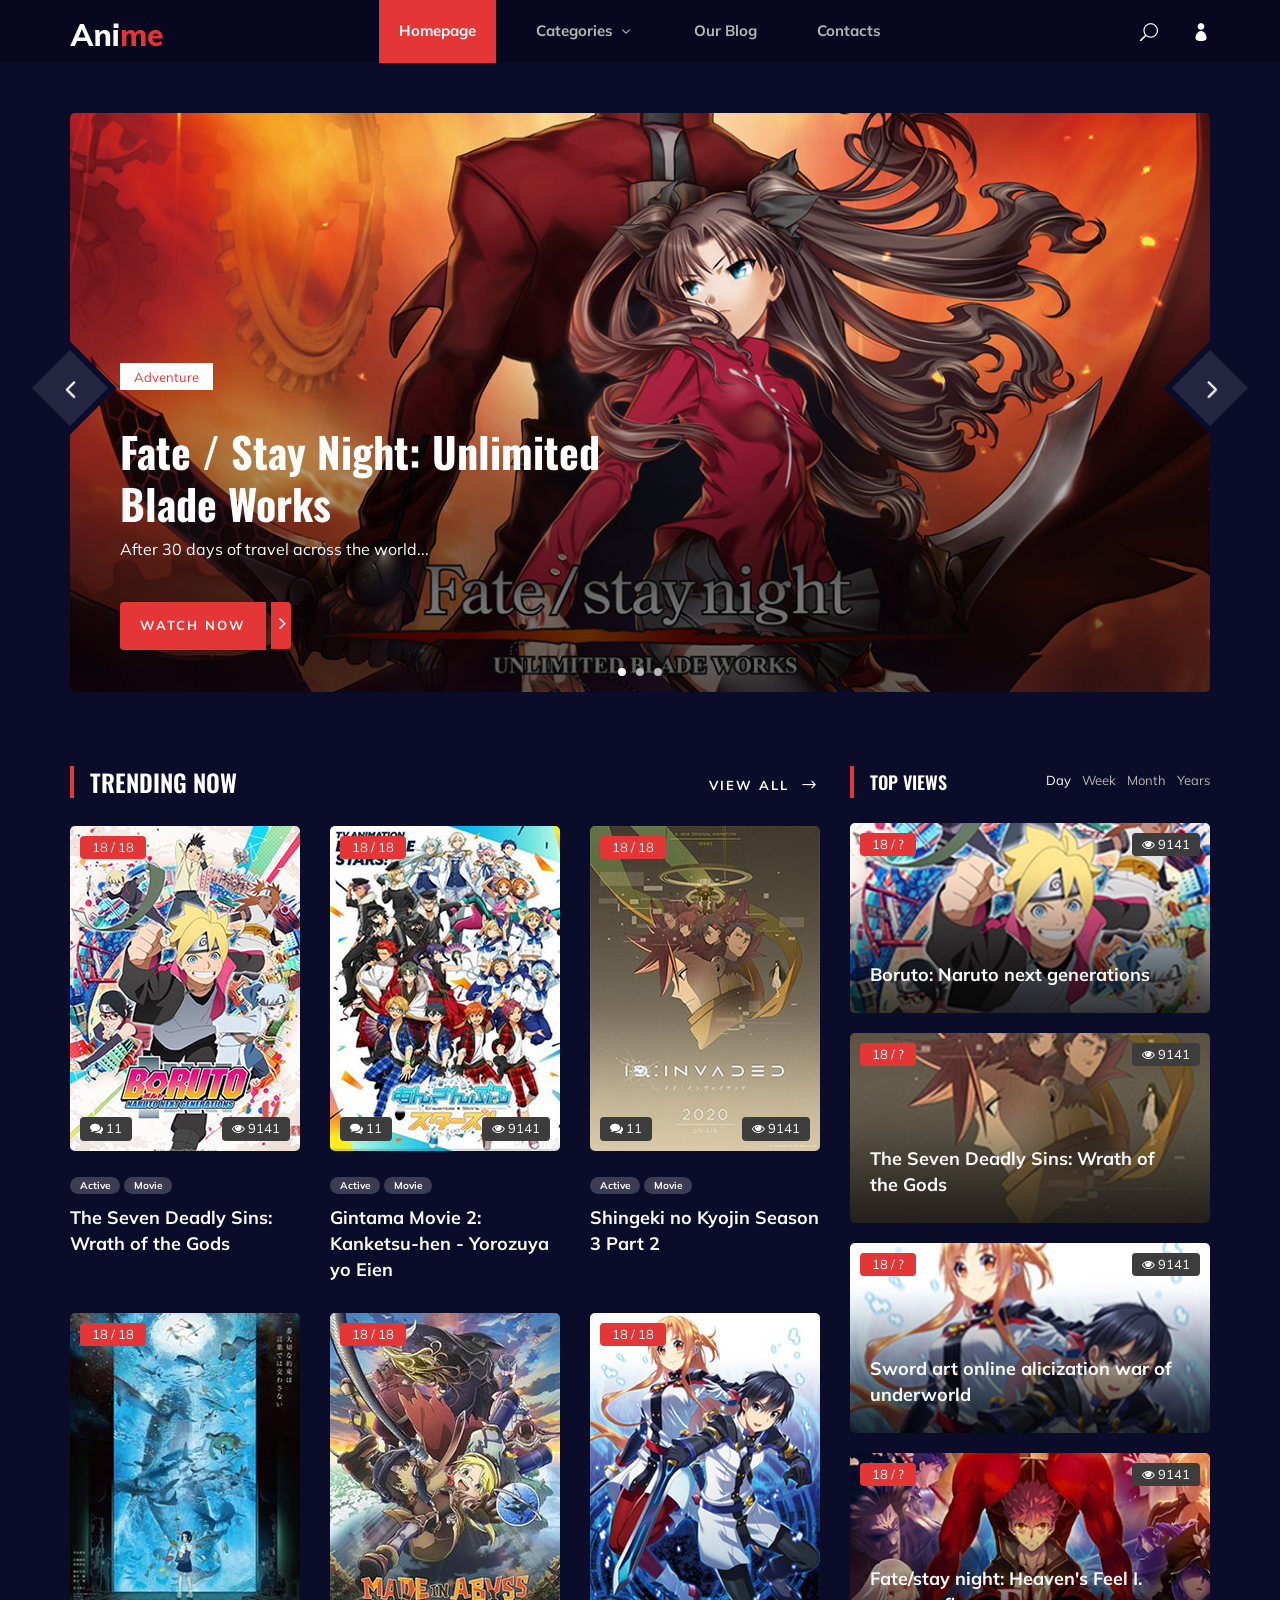
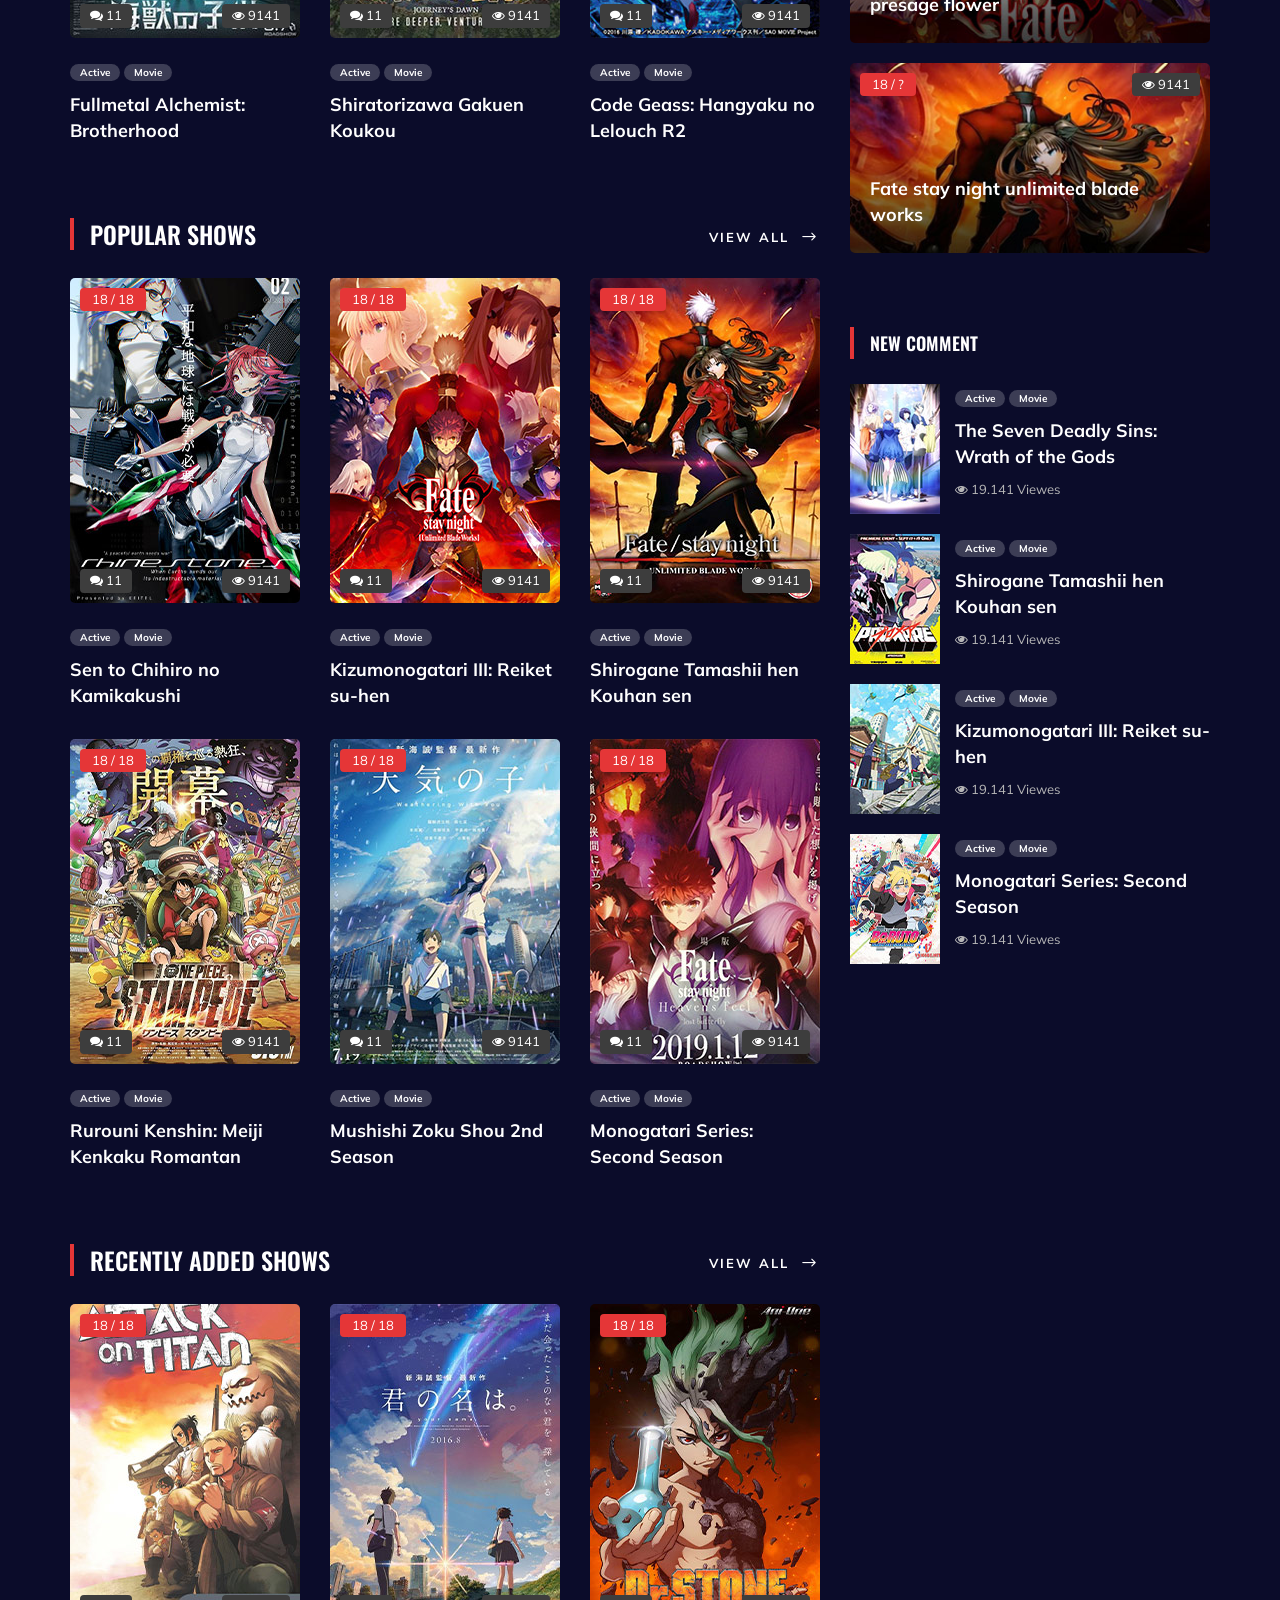
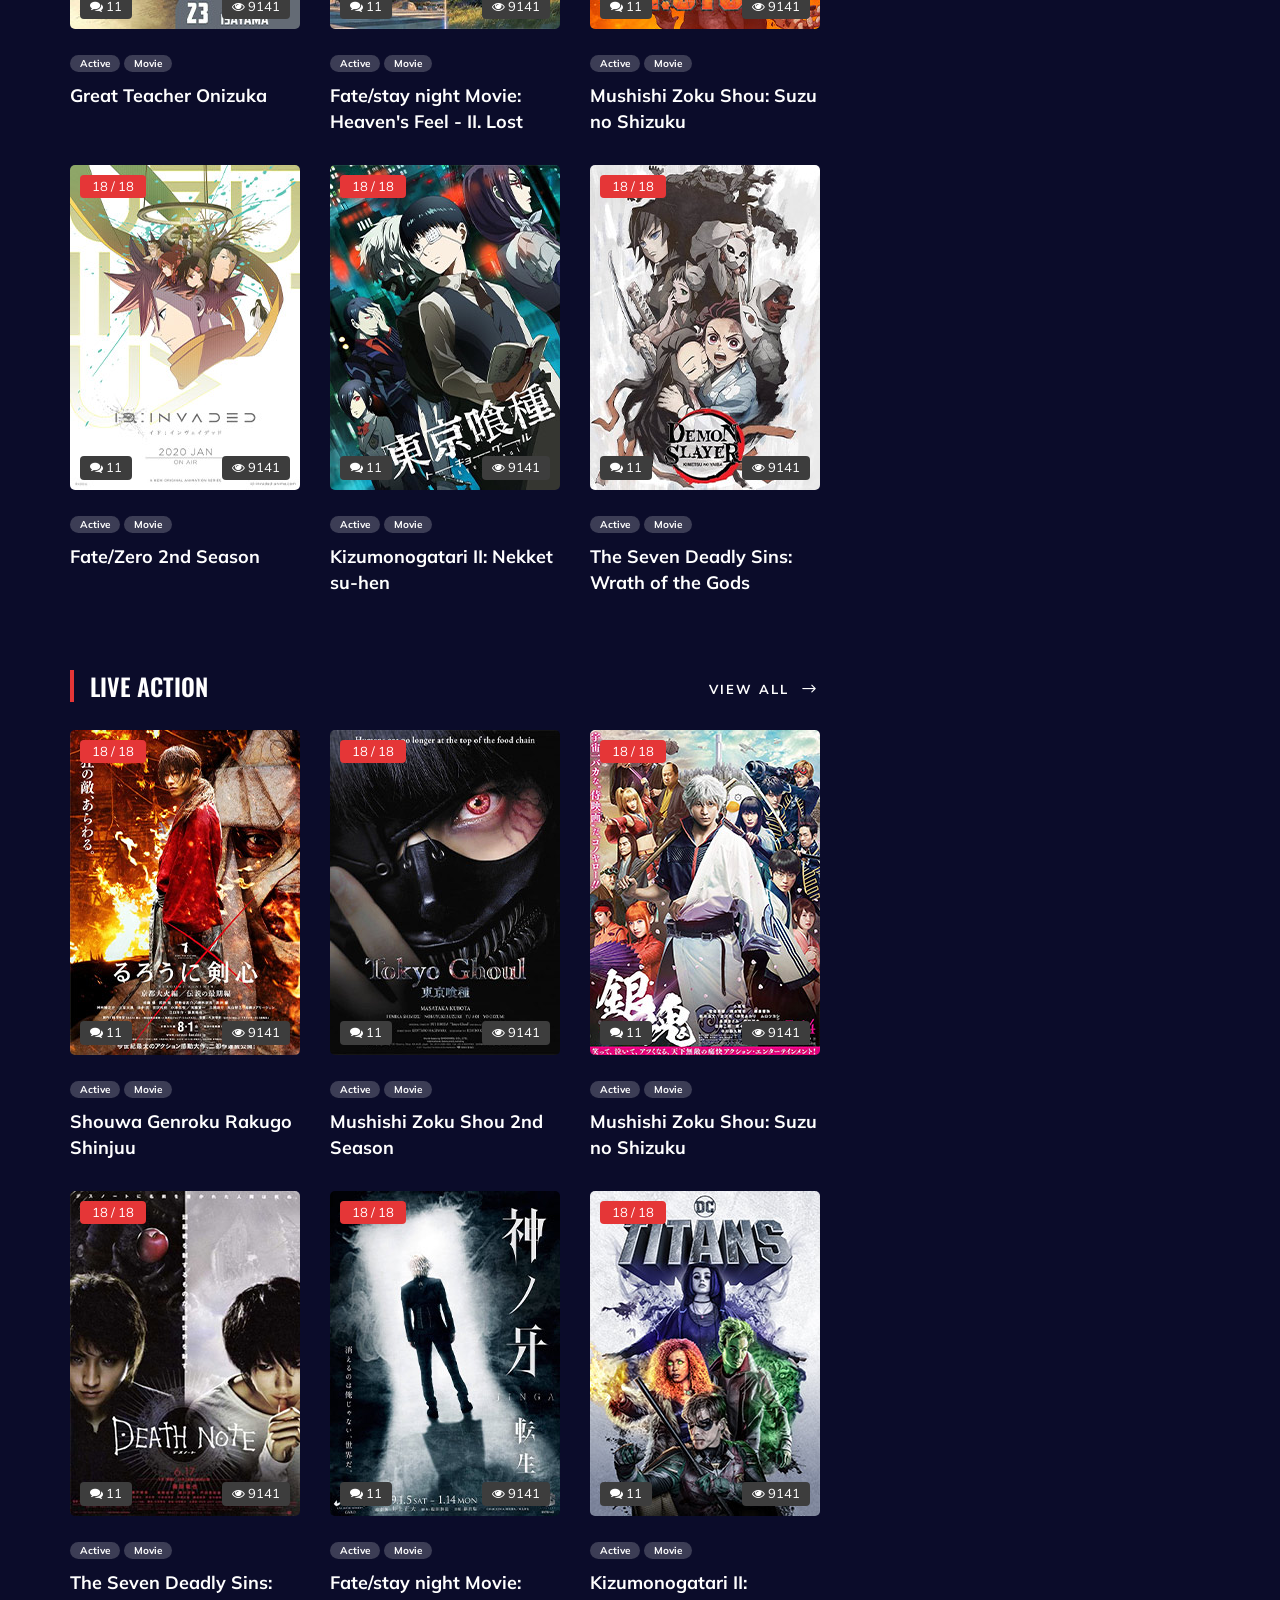
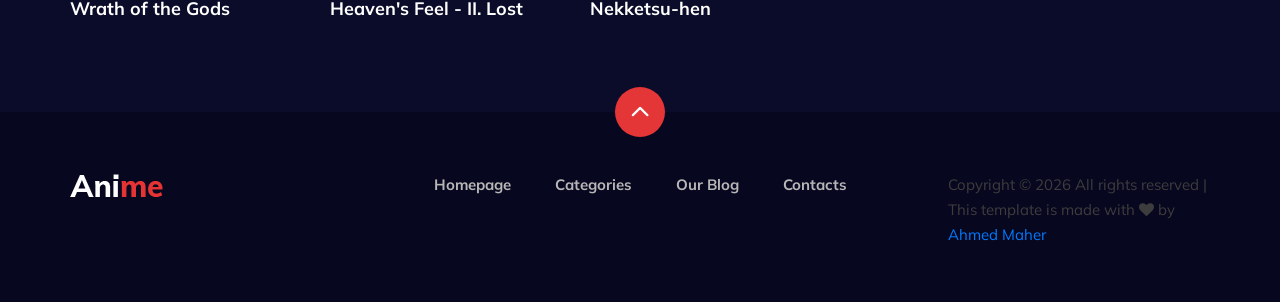
==== Frontend/index.html @ b794f971 "Frontend" ====
<!DOCTYPE html>
<html lang="zxx">

<head>
    <meta charset="UTF-8">
    <meta name="description" content="Anime Template">
    <meta name="keywords" content="Anime, unica, creative, html">
    <meta name="viewport" content="width=device-width, initial-scale=1.0">
    <meta http-equiv="X-UA-Compatible" content="ie=edge">
    <title>Anime | Template</title>

    <!-- Google Font -->
    <link href="https://fonts.googleapis.com/css2?family=Oswald:wght@300;400;500;600;700&display=swap" rel="stylesheet">
    <link href="https://fonts.googleapis.com/css2?family=Mulish:wght@300;400;500;600;700;800;900&display=swap"
    rel="stylesheet">

    <!-- Css Styles -->
    <link rel="stylesheet" href="css/bootstrap.min.css" type="text/css">
    <link rel="stylesheet" href="css/font-awesome.min.css" type="text/css">
    <link rel="stylesheet" href="css/elegant-icons.css" type="text/css">
    <link rel="stylesheet" href="css/plyr.css" type="text/css">
    <link rel="stylesheet" href="css/nice-select.css" type="text/css">
    <link rel="stylesheet" href="css/owl.carousel.min.css" type="text/css">
    <link rel="stylesheet" href="css/slicknav.min.css" type="text/css">
    <link rel="stylesheet" href="css/style.css" type="text/css">
</head>

<body>
    <!-- Page Preloder -->
    <div id="preloder">
        <div class="loader"></div>
    </div>

    <!-- Header Section Begin -->
    <header class="header">
        <div class="container">
            <div class="row">
                <div class="col-lg-2">
                    <div class="header__logo">
                        <a href="./index.html">
                            <img src="img/logo.png" alt="">
                        </a>
                    </div>
                </div>
                <div class="col-lg-8">
                    <div class="header__nav">
                        <nav class="header__menu mobile-menu">
                            <ul>
                                <li class="active"><a href="./index.html">Homepage</a></li>
                                <li>
                                    <a href="./categories.html">Categories <span class="arrow_carrot-down"></span></a>
                                    <ul class="dropdown">
                                        <li><a href="./categories.html">Categories</a></li>
                                        <li><a href="./anime-details.html">Anime Details</a></li>
                                        <li><a href="./anime-watching.html">Anime Watching</a></li>
                                        <li><a href="./blog-details.html">Blog Details</a></li>
                                        <li><a href="./signup.html">Sign Up</a></li>
                                        <li><a href="./login.html">Login</a></li>
                                    </ul>
                                </li>
                                <li><a href="./blog.html">Our Blog</a></li>
                                <li><a href="#">Contacts</a></li>
                            </ul>
                        </nav>
                    </div>
                </div>
                <div class="col-lg-2">
                    <div class="header__right">
                        <a href="#" class="search-switch"><span class="icon_search"></span></a>
                        <a href="./login.html"><span class="icon_profile"></span></a>
                    </div>
                </div>
            </div>
            <div id="mobile-menu-wrap"></div>
        </div>
    </header>
    <!-- Header End -->
    <!-- Hero Section Begin -->
    <section class="hero">
        <div class="container">
            <div class="hero__slider owl-carousel">
                <div class="hero__items set-bg" data-setbg="img/hero/hero-1.jpg">
                    <div class="row">
                        <div class="col-lg-6">
                            <div class="hero__text">
                                <div class="label">Adventure</div>
                                <h2>Fate / Stay Night: Unlimited Blade Works</h2>
                                <p>After 30 days of travel across the world...</p>
                                <a href="#"><span>Watch Now</span> <i class="fa fa-angle-right"></i></a>
                            </div>
                        </div>
                    </div>
                </div>
                <div class="hero__items set-bg" data-setbg="img/hero/hero-1.jpg">
                    <div class="row">
                        <div class="col-lg-6">
                            <div class="hero__text">
                                <div class="label">Adventure</div>
                                <h2>Fate / Stay Night: Unlimited Blade Works</h2>
                                <p>After 30 days of travel across the world...</p>
                                <a href="#"><span>Watch Now</span> <i class="fa fa-angle-right"></i></a>
                            </div>
                        </div>
                    </div>
                </div>
                <div class="hero__items set-bg" data-setbg="img/hero/hero-1.jpg">
                    <div class="row">
                        <div class="col-lg-6">
                            <div class="hero__text">
                                <div class="label">Adventure</div>
                                <h2>Fate / Stay Night: Unlimited Blade Works</h2>
                                <p>After 30 days of travel across the world...</p>
                                <a href="#"><span>Watch Now</span> <i class="fa fa-angle-right"></i></a>
                            </div>
                        </div>
                    </div>
                </div>
            </div>
        </div>
    </section>
    <!-- Hero Section End -->
    <!-- Product Section Begin -->
    <section class="product spad">
        <div class="container">
            <div class="row">
                <div class="col-lg-8">
                    <div class="trending__product">
                        <div class="row">
                            <div class="col-lg-8 col-md-8 col-sm-8">
                                <div class="section-title">
                                    <h4>Trending Now</h4>
                                </div>
                            </div>
                            <div class="col-lg-4 col-md-4 col-sm-4">
                                <div class="btn__all">
                                    <a href="#" class="primary-btn">View All <span class="arrow_right"></span></a>
                                </div>
                            </div>
                        </div>
                        <div class="row">
                            <div class="col-lg-4 col-md-6 col-sm-6">
                                <div class="product__item">
                                    <div class="product__item__pic set-bg" data-setbg="img/trending/trend-1.jpg">
                                        <div class="ep">18 / 18</div>
                                        <div class="comment"><i class="fa fa-comments"></i> 11</div>
                                        <div class="view"><i class="fa fa-eye"></i> 9141</div>
                                    </div>
                                    <div class="product__item__text">
                                        <ul>
                                            <li>Active</li>
                                            <li>Movie</li>
                                        </ul>
                                        <h5><a href="#">The Seven Deadly Sins: Wrath of the Gods</a></h5>
                                    </div>
                                </div>
                            </div>
                            <div class="col-lg-4 col-md-6 col-sm-6">
                                <div class="product__item">
                                    <div class="product__item__pic set-bg" data-setbg="img/trending/trend-2.jpg">
                                        <div class="ep">18 / 18</div>
                                        <div class="comment"><i class="fa fa-comments"></i> 11</div>
                                        <div class="view"><i class="fa fa-eye"></i> 9141</div>
                                    </div>
                                    <div class="product__item__text">
                                        <ul>
                                            <li>Active</li>
                                            <li>Movie</li>
                                        </ul>
                                        <h5><a href="#">Gintama Movie 2: Kanketsu-hen - Yorozuya yo Eien</a></h5>
                                    </div>
                                </div>
                            </div>
                            <div class="col-lg-4 col-md-6 col-sm-6">
                                <div class="product__item">
                                    <div class="product__item__pic set-bg" data-setbg="img/trending/trend-3.jpg">
                                        <div class="ep">18 / 18</div>
                                        <div class="comment"><i class="fa fa-comments"></i> 11</div>
                                        <div class="view"><i class="fa fa-eye"></i> 9141</div>
                                    </div>
                                    <div class="product__item__text">
                                        <ul>
                                            <li>Active</li>
                                            <li>Movie</li>
                                        </ul>
                                        <h5><a href="#">Shingeki no Kyojin Season 3 Part 2</a></h5>
                                    </div>
                                </div>
                            </div>
                            <div class="col-lg-4 col-md-6 col-sm-6">
                                <div class="product__item">
                                    <div class="product__item__pic set-bg" data-setbg="img/trending/trend-4.jpg">
                                        <div class="ep">18 / 18</div>
                                        <div class="comment"><i class="fa fa-comments"></i> 11</div>
                                        <div class="view"><i class="fa fa-eye"></i> 9141</div>
                                    </div>
                                    <div class="product__item__text">
                                        <ul>
                                            <li>Active</li>
                                            <li>Movie</li>
                                        </ul>
                                        <h5><a href="#">Fullmetal Alchemist: Brotherhood</a></h5>
                                    </div>
                                </div>
                            </div>
                            <div class="col-lg-4 col-md-6 col-sm-6">
                                <div class="product__item">
                                    <div class="product__item__pic set-bg" data-setbg="img/trending/trend-5.jpg">
                                        <div class="ep">18 / 18</div>
                                        <div class="comment"><i class="fa fa-comments"></i> 11</div>
                                        <div class="view"><i class="fa fa-eye"></i> 9141</div>
                                    </div>
                                    <div class="product__item__text">
                                        <ul>
                                            <li>Active</li>
                                            <li>Movie</li>
                                        </ul>
                                        <h5><a href="#">Shiratorizawa Gakuen Koukou</a></h5>
                                    </div>
                                </div>
                            </div>
                            <div class="col-lg-4 col-md-6 col-sm-6">
                                <div class="product__item">
                                    <div class="product__item__pic set-bg" data-setbg="img/trending/trend-6.jpg">
                                        <div class="ep">18 / 18</div>
                                        <div class="comment"><i class="fa fa-comments"></i> 11</div>
                                        <div class="view"><i class="fa fa-eye"></i> 9141</div>
                                    </div>
                                    <div class="product__item__text">
                                        <ul>
                                            <li>Active</li>
                                            <li>Movie</li>
                                        </ul>
                                        <h5><a href="#">Code Geass: Hangyaku no Lelouch R2</a></h5>
                                    </div>
                                </div>
                            </div>
                        </div>
                    </div>
                    <div class="popular__product">
                        <div class="row">
                            <div class="col-lg-8 col-md-8 col-sm-8">
                                <div class="section-title">
                                    <h4>Popular Shows</h4>
                                </div>
                            </div>
                            <div class="col-lg-4 col-md-4 col-sm-4">
                                <div class="btn__all">
                                    <a href="#" class="primary-btn">View All <span class="arrow_right"></span></a>
                                </div>
                            </div>
                        </div>
                        <div class="row">
                            <div class="col-lg-4 col-md-6 col-sm-6">
                                <div class="product__item">
                                    <div class="product__item__pic set-bg" data-setbg="img/popular/popular-1.jpg">
                                        <div class="ep">18 / 18</div>
                                        <div class="comment"><i class="fa fa-comments"></i> 11</div>
                                        <div class="view"><i class="fa fa-eye"></i> 9141</div>
                                    </div>
                                    <div class="product__item__text">
                                        <ul>
                                            <li>Active</li>
                                            <li>Movie</li>
                                        </ul>
                                        <h5><a href="#">Sen to Chihiro no Kamikakushi</a></h5>
                                    </div>
                                </div>
                            </div>
                            <div class="col-lg-4 col-md-6 col-sm-6">
                                <div class="product__item">
                                    <div class="product__item__pic set-bg" data-setbg="img/popular/popular-2.jpg">
                                        <div class="ep">18 / 18</div>
                                        <div class="comment"><i class="fa fa-comments"></i> 11</div>
                                        <div class="view"><i class="fa fa-eye"></i> 9141</div>
                                    </div>
                                    <div class="product__item__text">
                                        <ul>
                                            <li>Active</li>
                                            <li>Movie</li>
                                        </ul>
                                        <h5><a href="#">Kizumonogatari III: Reiket su-hen</a></h5>
                                    </div>
                                </div>
                            </div>
                            <div class="col-lg-4 col-md-6 col-sm-6">
                                <div class="product__item">
                                    <div class="product__item__pic set-bg" data-setbg="img/popular/popular-3.jpg">
                                        <div class="ep">18 / 18</div>
                                        <div class="comment"><i class="fa fa-comments"></i> 11</div>
                                        <div class="view"><i class="fa fa-eye"></i> 9141</div>
                                    </div>
                                    <div class="product__item__text">
                                        <ul>
                                            <li>Active</li>
                                            <li>Movie</li>
                                        </ul>
                                        <h5><a href="#">Shirogane Tamashii hen Kouhan sen</a></h5>
                                    </div>
                                </div>
                            </div>
                            <div class="col-lg-4 col-md-6 col-sm-6">
                                <div class="product__item">
                                    <div class="product__item__pic set-bg" data-setbg="img/popular/popular-4.jpg">
                                        <div class="ep">18 / 18</div>
                                        <div class="comment"><i class="fa fa-comments"></i> 11</div>
                                        <div class="view"><i class="fa fa-eye"></i> 9141</div>
                                    </div>
                                    <div class="product__item__text">
                                        <ul>
                                            <li>Active</li>
                                            <li>Movie</li>
                                        </ul>
                                        <h5><a href="#">Rurouni Kenshin: Meiji Kenkaku Romantan</a></h5>
                                    </div>
                                </div>
                            </div>
                            <div class="col-lg-4 col-md-6 col-sm-6">
                                <div class="product__item">
                                    <div class="product__item__pic set-bg" data-setbg="img/popular/popular-5.jpg">
                                        <div class="ep">18 / 18</div>
                                        <div class="comment"><i class="fa fa-comments"></i> 11</div>
                                        <div class="view"><i class="fa fa-eye"></i> 9141</div>
                                    </div>
                                    <div class="product__item__text">
                                        <ul>
                                            <li>Active</li>
                                            <li>Movie</li>
                                        </ul>
                                        <h5><a href="#">Mushishi Zoku Shou 2nd Season</a></h5>
                                    </div>
                                </div>
                            </div>
                            <div class="col-lg-4 col-md-6 col-sm-6">
                                <div class="product__item">
                                    <div class="product__item__pic set-bg" data-setbg="img/popular/popular-6.jpg">
                                        <div class="ep">18 / 18</div>
                                        <div class="comment"><i class="fa fa-comments"></i> 11</div>
                                        <div class="view"><i class="fa fa-eye"></i> 9141</div>
                                    </div>
                                    <div class="product__item__text">
                                        <ul>
                                            <li>Active</li>
                                            <li>Movie</li>
                                        </ul>
                                        <h5><a href="#">Monogatari Series: Second Season</a></h5>
                                    </div>
                                </div>
                            </div>
                        </div>
                    </div>
                    <div class="recent__product">
                        <div class="row">
                            <div class="col-lg-8 col-md-8 col-sm-8">
                                <div class="section-title">
                                    <h4>Recently Added Shows</h4>
                                </div>
                            </div>
                            <div class="col-lg-4 col-md-4 col-sm-4">
                                <div class="btn__all">
                                    <a href="#" class="primary-btn">View All <span class="arrow_right"></span></a>
                                </div>
                            </div>
                        </div>
                        <div class="row">
                            <div class="col-lg-4 col-md-6 col-sm-6">
                                <div class="product__item">
                                    <div class="product__item__pic set-bg" data-setbg="img/recent/recent-1.jpg">
                                        <div class="ep">18 / 18</div>
                                        <div class="comment"><i class="fa fa-comments"></i> 11</div>
                                        <div class="view"><i class="fa fa-eye"></i> 9141</div>
                                    </div>
                                    <div class="product__item__text">
                                        <ul>
                                            <li>Active</li>
                                            <li>Movie</li>
                                        </ul>
                                        <h5><a href="#">Great Teacher Onizuka</a></h5>
                                    </div>
                                </div>
                            </div>
                            <div class="col-lg-4 col-md-6 col-sm-6">
                                <div class="product__item">
                                    <div class="product__item__pic set-bg" data-setbg="img/recent/recent-2.jpg">
                                        <div class="ep">18 / 18</div>
                                        <div class="comment"><i class="fa fa-comments"></i> 11</div>
                                        <div class="view"><i class="fa fa-eye"></i> 9141</div>
                                    </div>
                                    <div class="product__item__text">
                                        <ul>
                                            <li>Active</li>
                                            <li>Movie</li>
                                        </ul>
                                        <h5><a href="#">Fate/stay night Movie: Heaven's Feel - II. Lost</a></h5>
                                    </div>
                                </div>
                            </div>
                            <div class="col-lg-4 col-md-6 col-sm-6">
                                <div class="product__item">
                                    <div class="product__item__pic set-bg" data-setbg="img/recent/recent-3.jpg">
                                        <div class="ep">18 / 18</div>
                                        <div class="comment"><i class="fa fa-comments"></i> 11</div>
                                        <div class="view"><i class="fa fa-eye"></i> 9141</div>
                                    </div>
                                    <div class="product__item__text">
                                        <ul>
                                            <li>Active</li>
                                            <li>Movie</li>
                                        </ul>
                                        <h5><a href="#">Mushishi Zoku Shou: Suzu no Shizuku</a></h5>
                                    </div>
                                </div>
                            </div>
                            <div class="col-lg-4 col-md-6 col-sm-6">
                                <div class="product__item">
                                    <div class="product__item__pic set-bg" data-setbg="img/recent/recent-4.jpg">
                                        <div class="ep">18 / 18</div>
                                        <div class="comment"><i class="fa fa-comments"></i> 11</div>
                                        <div class="view"><i class="fa fa-eye"></i> 9141</div>
                                    </div>
                                    <div class="product__item__text">
                                        <ul>
                                            <li>Active</li>
                                            <li>Movie</li>
                                        </ul>
                                        <h5><a href="#">Fate/Zero 2nd Season</a></h5>
                                    </div>
                                </div>
                            </div>
                            <div class="col-lg-4 col-md-6 col-sm-6">
                                <div class="product__item">
                                    <div class="product__item__pic set-bg" data-setbg="img/recent/recent-5.jpg">
                                        <div class="ep">18 / 18</div>
                                        <div class="comment"><i class="fa fa-comments"></i> 11</div>
                                        <div class="view"><i class="fa fa-eye"></i> 9141</div>
                                    </div>
                                    <div class="product__item__text">
                                        <ul>
                                            <li>Active</li>
                                            <li>Movie</li>
                                        </ul>
                                        <h5><a href="#">Kizumonogatari II: Nekket su-hen</a></h5>
                                    </div>
                                </div>
                            </div>
                            <div class="col-lg-4 col-md-6 col-sm-6">
                                <div class="product__item">
                                    <div class="product__item__pic set-bg" data-setbg="img/recent/recent-6.jpg">
                                        <div class="ep">18 / 18</div>
                                        <div class="comment"><i class="fa fa-comments"></i> 11</div>
                                        <div class="view"><i class="fa fa-eye"></i> 9141</div>
                                    </div>
                                    <div class="product__item__text">
                                        <ul>
                                            <li>Active</li>
                                            <li>Movie</li>
                                        </ul>
                                        <h5><a href="#">The Seven Deadly Sins: Wrath of the Gods</a></h5>
                                    </div>
                                </div>
                            </div>
                        </div>
                    </div>
                    <div class="live__product">
                        <div class="row">
                            <div class="col-lg-8 col-md-8 col-sm-8">
                                <div class="section-title">
                                    <h4>Live Action</h4>
                                </div>
                            </div>
                            <div class="col-lg-4 col-md-4 col-sm-4">
                                <div class="btn__all">
                                    <a href="#" class="primary-btn">View All <span class="arrow_right"></span></a>
                                </div>
                            </div>
                        </div>
                        <div class="row">
                            <div class="col-lg-4 col-md-6 col-sm-6">
                                <div class="product__item">
                                    <div class="product__item__pic set-bg" data-setbg="img/live/live-1.jpg">
                                        <div class="ep">18 / 18</div>
                                        <div class="comment"><i class="fa fa-comments"></i> 11</div>
                                        <div class="view"><i class="fa fa-eye"></i> 9141</div>
                                    </div>
                                    <div class="product__item__text">
                                        <ul>
                                            <li>Active</li>
                                            <li>Movie</li>
                                        </ul>
                                        <h5><a href="#">Shouwa Genroku Rakugo Shinjuu</a></h5>
                                    </div>
                                </div>
                            </div>
                            <div class="col-lg-4 col-md-6 col-sm-6">
                                <div class="product__item">
                                    <div class="product__item__pic set-bg" data-setbg="img/live/live-2.jpg">
                                        <div class="ep">18 / 18</div>
                                        <div class="comment"><i class="fa fa-comments"></i> 11</div>
                                        <div class="view"><i class="fa fa-eye"></i> 9141</div>
                                    </div>
                                    <div class="product__item__text">
                                        <ul>
                                            <li>Active</li>
                                            <li>Movie</li>
                                        </ul>
                                        <h5><a href="#">Mushishi Zoku Shou 2nd Season</a></h5>
                                    </div>
                                </div>
                            </div>
                            <div class="col-lg-4 col-md-6 col-sm-6">
                                <div class="product__item">
                                    <div class="product__item__pic set-bg" data-setbg="img/live/live-3.jpg">
                                        <div class="ep">18 / 18</div>
                                        <div class="comment"><i class="fa fa-comments"></i> 11</div>
                                        <div class="view"><i class="fa fa-eye"></i> 9141</div>
                                    </div>
                                    <div class="product__item__text">
                                        <ul>
                                            <li>Active</li>
                                            <li>Movie</li>
                                        </ul>
                                        <h5><a href="#">Mushishi Zoku Shou: Suzu no Shizuku</a></h5>
                                    </div>
                                </div>
                            </div>
                            <div class="col-lg-4 col-md-6 col-sm-6">
                                <div class="product__item">
                                    <div class="product__item__pic set-bg" data-setbg="img/live/live-4.jpg">
                                        <div class="ep">18 / 18</div>
                                        <div class="comment"><i class="fa fa-comments"></i> 11</div>
                                        <div class="view"><i class="fa fa-eye"></i> 9141</div>
                                    </div>
                                    <div class="product__item__text">
                                        <ul>
                                            <li>Active</li>
                                            <li>Movie</li>
                                        </ul>
                                        <h5><a href="#">The Seven Deadly Sins: Wrath of the Gods</a></h5>
                                    </div>
                                </div>
                            </div>
                            <div class="col-lg-4 col-md-6 col-sm-6">
                                <div class="product__item">
                                    <div class="product__item__pic set-bg" data-setbg="img/live/live-5.jpg">
                                        <div class="ep">18 / 18</div>
                                        <div class="comment"><i class="fa fa-comments"></i> 11</div>
                                        <div class="view"><i class="fa fa-eye"></i> 9141</div>
                                    </div>
                                    <div class="product__item__text">
                                        <ul>
                                            <li>Active</li>
                                            <li>Movie</li>
                                        </ul>
                                        <h5><a href="#">Fate/stay night Movie: Heaven's Feel - II. Lost</a></h5>
                                    </div>
                                </div>
                            </div>
                            <div class="col-lg-4 col-md-6 col-sm-6">
                                <div class="product__item">
                                    <div class="product__item__pic set-bg" data-setbg="img/live/live-6.jpg">
                                        <div class="ep">18 / 18</div>
                                        <div class="comment"><i class="fa fa-comments"></i> 11</div>
                                        <div class="view"><i class="fa fa-eye"></i> 9141</div>
                                    </div>
                                    <div class="product__item__text">
                                        <ul>
                                            <li>Active</li>
                                            <li>Movie</li>
                                        </ul>
                                        <h5><a href="#">Kizumonogatari II: Nekketsu-hen</a></h5>
                                    </div>
                                </div>
                            </div>
                        </div>
                    </div>
                </div>
                <div class="col-lg-4 col-md-6 col-sm-8">
                    <div class="product__sidebar">
                        <div class="product__sidebar__view">
                            <div class="section-title">
                                <h5>Top Views</h5>
                            </div>
                            <ul class="filter__controls">
                                <li class="active" data-filter="*">Day</li>
                                <li data-filter=".week">Week</li>
                                <li data-filter=".month">Month</li>
                                <li data-filter=".years">Years</li>
                            </ul>
                            <div class="filter__gallery">
                                <div class="product__sidebar__view__item set-bg mix day years"
                                     data-setbg="img/sidebar/tv-1.jpg">
                                    <div class="ep">18 / ?</div>
                                    <div class="view"><i class="fa fa-eye"></i> 9141</div>
                                    <h5><a href="#">Boruto: Naruto next generations</a></h5>
                                </div>
                                <div class="product__sidebar__view__item set-bg mix month week"
                                     data-setbg="img/sidebar/tv-2.jpg">
                                    <div class="ep">18 / ?</div>
                                    <div class="view"><i class="fa fa-eye"></i> 9141</div>
                                    <h5><a href="#">The Seven Deadly Sins: Wrath of the Gods</a></h5>
                                </div>
                                <div class="product__sidebar__view__item set-bg mix week years"
                                     data-setbg="img/sidebar/tv-3.jpg">
                                    <div class="ep">18 / ?</div>
                                    <div class="view"><i class="fa fa-eye"></i> 9141</div>
                                    <h5><a href="#">Sword art online alicization war of underworld</a></h5>
                                </div>
                                <div class="product__sidebar__view__item set-bg mix years month"
                                     data-setbg="img/sidebar/tv-4.jpg">
                                    <div class="ep">18 / ?</div>
                                    <div class="view"><i class="fa fa-eye"></i> 9141</div>
                                    <h5><a href="#">Fate/stay night: Heaven's Feel I. presage flower</a></h5>
                                </div>
                                <div class="product__sidebar__view__item set-bg mix day"
                                     data-setbg="img/sidebar/tv-5.jpg">
                                    <div class="ep">18 / ?</div>
                                    <div class="view"><i class="fa fa-eye"></i> 9141</div>
                                    <h5><a href="#">Fate stay night unlimited blade works</a></h5>
                                </div>
                            </div>
                        </div>
                        <div class="product__sidebar__comment">
                            <div class="section-title">
                                <h5>New Comment</h5>
                            </div>
                            <div class="product__sidebar__comment__item">
                                <div class="product__sidebar__comment__item__pic">
                                    <img src="img/sidebar/comment-1.jpg" alt="">
                                </div>
                                <div class="product__sidebar__comment__item__text">
                                    <ul>
                                        <li>Active</li>
                                        <li>Movie</li>
                                    </ul>
                                    <h5><a href="#">The Seven Deadly Sins: Wrath of the Gods</a></h5>
                                    <span><i class="fa fa-eye"></i> 19.141 Viewes</span>
                                </div>
                            </div>
                            <div class="product__sidebar__comment__item">
                                <div class="product__sidebar__comment__item__pic">
                                    <img src="img/sidebar/comment-2.jpg" alt="">
                                </div>
                                <div class="product__sidebar__comment__item__text">
                                    <ul>
                                        <li>Active</li>
                                        <li>Movie</li>
                                    </ul>
                                    <h5><a href="#">Shirogane Tamashii hen Kouhan sen</a></h5>
                                    <span><i class="fa fa-eye"></i> 19.141 Viewes</span>
                                </div>
                            </div>
                            <div class="product__sidebar__comment__item">
                                <div class="product__sidebar__comment__item__pic">
                                    <img src="img/sidebar/comment-3.jpg" alt="">
                                </div>
                                <div class="product__sidebar__comment__item__text">
                                    <ul>
                                        <li>Active</li>
                                        <li>Movie</li>
                                    </ul>
                                    <h5><a href="#">Kizumonogatari III: Reiket su-hen</a></h5>
                                    <span><i class="fa fa-eye"></i> 19.141 Viewes</span>
                                </div>
                            </div>
                            <div class="product__sidebar__comment__item">
                                <div class="product__sidebar__comment__item__pic">
                                    <img src="img/sidebar/comment-4.jpg" alt="">
                                </div>
                                <div class="product__sidebar__comment__item__text">
                                    <ul>
                                        <li>Active</li>
                                        <li>Movie</li>
                                    </ul>
                                    <h5><a href="#">Monogatari Series: Second Season</a></h5>
                                    <span><i class="fa fa-eye"></i> 19.141 Viewes</span>
                                </div>
                            </div>
                        </div>
                    </div>
                </div>
            </div>
        </div>
    </section>
    <!-- Product Section End -->
    <!-- Footer Section Begin -->
    <footer class="footer">
        <div class="page-up">
            <a href="#" id="scrollToTopButton"><span class="arrow_carrot-up"></span></a>
        </div>
        <div class="container">
            <div class="row">
                <div class="col-lg-3">
                    <div class="footer__logo">
                        <a href="./index.html"><img src="img/logo.png" alt=""></a>
                    </div>
                </div>
                <div class="col-lg-6">
                    <div class="footer__nav">
                        <ul>
                            <li class="active"><a href="./index.html">Homepage</a></li>
                            <li><a href="./categories.html">Categories</a></li>
                            <li><a href="./blog.html">Our Blog</a></li>
                            <li><a href="#">Contacts</a></li>
                        </ul>
                    </div>
                </div>
                <div class="col-lg-3">
                    <p>
                        Copyright &copy;
                        <script>document.write(new Date().getFullYear());</script> All rights reserved | This template is made with <i class="fa fa-heart" aria-hidden="true"></i> by <a href="https://ahmedmaher-portfolio.vercel.app/" target="_blank">Ahmed Maher</a>
                    </p>

                </div>
            </div>
        </div>
    </footer>
    <!-- Footer Section End -->

    <!-- Search model Begin -->
    <div class="search-model">
        <div class="h-100 d-flex align-items-center justify-content-center">
            <div class="search-close-switch"><i class="icon_close"></i></div>
            <form action="search-result.html" method="GET" class="search-model-form">
                <input type="text" name="keyword" id="search-input" placeholder="Search here....." autocomplete="off">
            </form>
        </div>
    </div>
    <!-- Search model end -->

    <!-- Js Plugins -->
    <script src="js/jquery-3.3.1.min.js"></script>
    <script src="js/bootstrap.min.js"></script>
    <script src="js/player.js"></script>
    <script src="js/jquery.nice-select.min.js"></script>
    <script src="js/mixitup.min.js"></script>
    <script src="js/jquery.slicknav.js"></script>
    <script src="js/owl.carousel.min.js"></script>
    <script src="js/main.js"></script>


</body>

</html>
---- Frontend/css/elegant-icons.css ----
@font-face {
	font-family: 'ElegantIcons';
	src:url('../fonts/ElegantIcons.eot');
	src:url('../fonts/ElegantIcons.eot?#iefix') format('embedded-opentype'),
		url('../fonts/ElegantIcons.woff') format('woff'),
		url('../fonts/ElegantIcons.ttf') format('truetype'),
		url('../fonts/ElegantIcons.svg#ElegantIcons') format('svg');
	font-weight: normal;
	font-style: normal;
}

/* Use the following CSS code if you want to use data attributes for inserting your icons */
[data-icon]:before {
	font-family: 'ElegantIcons';
	content: attr(data-icon);
	speak: none;
	font-weight: normal;
	font-variant: normal;
	text-transform: none;
	line-height: 1;
	-webkit-font-smoothing: antialiased;
	-moz-osx-font-smoothing: grayscale;
}

/* Use the following CSS code if you want to have a class per icon */
/*
Instead of a list of all class selectors,
you can use the generic selector below, but it's slower:
[class*="your-class-prefix"] {
*/
.arrow_up, .arrow_down, .arrow_left, .arrow_right, .arrow_left-up, .arrow_right-up, .arrow_right-down, .arrow_left-down, .arrow-up-down, .arrow_up-down_alt, .arrow_left-right_alt, .arrow_left-right, .arrow_expand_alt2, .arrow_expand_alt, .arrow_condense, .arrow_expand, .arrow_move, .arrow_carrot-up, .arrow_carrot-down, .arrow_carrot-left, .arrow_carrot-right, .arrow_carrot-2up, .arrow_carrot-2down, .arrow_carrot-2left, .arrow_carrot-2right, .arrow_carrot-up_alt2, .arrow_carrot-down_alt2, .arrow_carrot-left_alt2, .arrow_carrot-right_alt2, .arrow_carrot-2up_alt2, .arrow_carrot-2down_alt2, .arrow_carrot-2left_alt2, .arrow_carrot-2right_alt2, .arrow_triangle-up, .arrow_triangle-down, .arrow_triangle-left, .arrow_triangle-right, .arrow_triangle-up_alt2, .arrow_triangle-down_alt2, .arrow_triangle-left_alt2, .arrow_triangle-right_alt2, .arrow_back, .icon_minus-06, .icon_plus, .icon_close, .icon_check, .icon_minus_alt2, .icon_plus_alt2, .icon_close_alt2, .icon_check_alt2, .icon_zoom-out_alt, .icon_zoom-in_alt, .icon_search, .icon_box-empty, .icon_box-selected, .icon_minus-box, .icon_plus-box, .icon_box-checked, .icon_circle-empty, .icon_circle-slelected, .icon_stop_alt2, .icon_stop, .icon_pause_alt2, .icon_pause, .icon_menu, .icon_menu-square_alt2, .icon_menu-circle_alt2, .icon_ul, .icon_ol, .icon_adjust-horiz, .icon_adjust-vert, .icon_document_alt, .icon_documents_alt, .icon_pencil, .icon_pencil-edit_alt, .icon_pencil-edit, .icon_folder-alt, .icon_folder-open_alt, .icon_folder-add_alt, .icon_info_alt, .icon_error-oct_alt, .icon_error-circle_alt, .icon_error-triangle_alt, .icon_question_alt2, .icon_question, .icon_comment_alt, .icon_chat_alt, .icon_vol-mute_alt, .icon_volume-low_alt, .icon_volume-high_alt, .icon_quotations, .icon_quotations_alt2, .icon_clock_alt, .icon_lock_alt, .icon_lock-open_alt, .icon_key_alt, .icon_cloud_alt, .icon_cloud-upload_alt, .icon_cloud-download_alt, .icon_image, .icon_images, .icon_lightbulb_alt, .icon_gift_alt, .icon_house_alt, .icon_genius, .icon_mobile, .icon_tablet, .icon_laptop, .icon_desktop, .icon_camera_alt, .icon_mail_alt, .icon_cone_alt, .icon_ribbon_alt, .icon_bag_alt, .icon_creditcard, .icon_cart_alt, .icon_paperclip, .icon_tag_alt, .icon_tags_alt, .icon_trash_alt, .icon_cursor_alt, .icon_mic_alt, .icon_compass_alt, .icon_pin_alt, .icon_pushpin_alt, .icon_map_alt, .icon_drawer_alt, .icon_toolbox_alt, .icon_book_alt, .icon_calendar, .icon_film, .icon_table, .icon_contacts_alt, .icon_headphones, .icon_lifesaver, .icon_piechart, .icon_refresh, .icon_link_alt, .icon_link, .icon_loading, .icon_blocked, .icon_archive_alt, .icon_heart_alt, .icon_star_alt, .icon_star-half_alt, .icon_star, .icon_star-half, .icon_tools, .icon_tool, .icon_cog, .icon_cogs, .arrow_up_alt, .arrow_down_alt, .arrow_left_alt, .arrow_right_alt, .arrow_left-up_alt, .arrow_right-up_alt, .arrow_right-down_alt, .arrow_left-down_alt, .arrow_condense_alt, .arrow_expand_alt3, .arrow_carrot_up_alt, .arrow_carrot-down_alt, .arrow_carrot-left_alt, .arrow_carrot-right_alt, .arrow_carrot-2up_alt, .arrow_carrot-2dwnn_alt, .arrow_carrot-2left_alt, .arrow_carrot-2right_alt, .arrow_triangle-up_alt, .arrow_triangle-down_alt, .arrow_triangle-left_alt, .arrow_triangle-right_alt, .icon_minus_alt, .icon_plus_alt, .icon_close_alt, .icon_check_alt, .icon_zoom-out, .icon_zoom-in, .icon_stop_alt, .icon_menu-square_alt, .icon_menu-circle_alt, .icon_document, .icon_documents, .icon_pencil_alt, .icon_folder, .icon_folder-open, .icon_folder-add, .icon_folder_upload, .icon_folder_download, .icon_info, .icon_error-circle, .icon_error-oct, .icon_error-triangle, .icon_question_alt, .icon_comment, .icon_chat, .icon_vol-mute, .icon_volume-low, .icon_volume-high, .icon_quotations_alt, .icon_clock, .icon_lock, .icon_lock-open, .icon_key, .icon_cloud, .icon_cloud-upload, .icon_cloud-download, .icon_lightbulb, .icon_gift, .icon_house, .icon_camera, .icon_mail, .icon_cone, .icon_ribbon, .icon_bag, .icon_cart, .icon_tag, .icon_tags, .icon_trash, .icon_cursor, .icon_mic, .icon_compass, .icon_pin, .icon_pushpin, .icon_map, .icon_drawer, .icon_toolbox, .icon_book, .icon_contacts, .icon_archive, .icon_heart, .icon_profile, .icon_group, .icon_grid-2x2, .icon_grid-3x3, .icon_music, .icon_pause_alt, .icon_phone, .icon_upload, .icon_download, .social_facebook, .social_twitter, .social_pinterest, .social_googleplus, .social_tumblr, .social_tumbleupon, .social_wordpress, .social_instagram, .social_dribbble, .social_vimeo, .social_linkedin, .social_rss, .social_deviantart, .social_share, .social_myspace, .social_skype, .social_youtube, .social_picassa, .social_googledrive, .social_flickr, .social_blogger, .social_spotify, .social_delicious, .social_facebook_circle, .social_twitter_circle, .social_pinterest_circle, .social_googleplus_circle, .social_tumblr_circle, .social_stumbleupon_circle, .social_wordpress_circle, .social_instagram_circle, .social_dribbble_circle, .social_vimeo_circle, .social_linkedin_circle, .social_rss_circle, .social_deviantart_circle, .social_share_circle, .social_myspace_circle, .social_skype_circle, .social_youtube_circle, .social_picassa_circle, .social_googledrive_alt2, .social_flickr_circle, .social_blogger_circle, .social_spotify_circle, .social_delicious_circle, .social_facebook_square, .social_twitter_square, .social_pinterest_square, .social_googleplus_square, .social_tumblr_square, .social_stumbleupon_square, .social_wordpress_square, .social_instagram_square, .social_dribbble_square, .social_vimeo_square, .social_linkedin_square, .social_rss_square, .social_deviantart_square, .social_share_square, .social_myspace_square, .social_skype_square, .social_youtube_square, .social_picassa_square, .social_googledrive_square, .social_flickr_square, .social_blogger_square, .social_spotify_square, .social_delicious_square, .icon_printer, .icon_calulator, .icon_building, .icon_floppy, .icon_drive, .icon_search-2, .icon_id, .icon_id-2, .icon_puzzle, .icon_like, .icon_dislike, .icon_mug, .icon_currency, .icon_wallet, .icon_pens, .icon_easel, .icon_flowchart, .icon_datareport, .icon_briefcase, .icon_shield, .icon_percent, .icon_globe, .icon_globe-2, .icon_target, .icon_hourglass, .icon_balance, .icon_rook, .icon_printer-alt, .icon_calculator_alt, .icon_building_alt, .icon_floppy_alt, .icon_drive_alt, .icon_search_alt, .icon_id_alt, .icon_id-2_alt, .icon_puzzle_alt, .icon_like_alt, .icon_dislike_alt, .icon_mug_alt, .icon_currency_alt, .icon_wallet_alt, .icon_pens_alt, .icon_easel_alt, .icon_flowchart_alt, .icon_datareport_alt, .icon_briefcase_alt, .icon_shield_alt, .icon_percent_alt, .icon_globe_alt, .icon_clipboard {
	font-family: 'ElegantIcons';
	speak: none;
	font-style: normal;
	font-weight: normal;
	font-variant: normal;
	text-transform: none;
	line-height: 1;
	-webkit-font-smoothing: antialiased;
}
.arrow_up:before {
	content: "\21";
}
.arrow_down:before {
	content: "\22";
}
.arrow_left:before {
	content: "\23";
}
.arrow_right:before {
	content: "\24";
}
.arrow_left-up:before {
	content: "\25";
}
.arrow_right-up:before {
	content: "\26";
}
.arrow_right-down:before {
	content: "\27";
}
.arrow_left-down:before {
	content: "\28";
}
.arrow-up-down:before {
	content: "\29";
}
.arrow_up-down_alt:before {
	content: "\2a";
}
.arrow_left-right_alt:before {
	content: "\2b";
}
.arrow_left-right:before {
	content: "\2c";
}
.arrow_expand_alt2:before {
	content: "\2d";
}
.arrow_expand_alt:before {
	content: "\2e";
}
.arrow_condense:before {
	content: "\2f";
}
.arrow_expand:before {
	content: "\30";
}
.arrow_move:before {
	content: "\31";
}
.arrow_carrot-up:before {
	content: "\32";
}
.arrow_carrot-down:before {
	content: "\33";
}
.arrow_carrot-left:before {
	content: "\34";
}
.arrow_carrot-right:before {
	content: "\35";
}
.arrow_carrot-2up:before {
	content: "\36";
}
.arrow_carrot-2down:before {
	content: "\37";
}
.arrow_carrot-2left:before {
	content: "\38";
}
.arrow_carrot-2right:before {
	content: "\39";
}
.arrow_carrot-up_alt2:before {
	content: "\3a";
}
.arrow_carrot-down_alt2:before {
	content: "\3b";
}
.arrow_carrot-left_alt2:before {
	content: "\3c";
}
.arrow_carrot-right_alt2:before {
	content: "\3d";
}
.arrow_carrot-2up_alt2:before {
	content: "\3e";
}
.arrow_carrot-2down_alt2:before {
	content: "\3f";
}
.arrow_carrot-2left_alt2:before {
	content: "\40";
}
.arrow_carrot-2right_alt2:before {
	content: "\41";
}
.arrow_triangle-up:before {
	content: "\42";
}
.arrow_triangle-down:before {
	content: "\43";
}
.arrow_triangle-left:before {
	content: "\44";
}
.arrow_triangle-right:before {
	content: "\45";
}
.arrow_triangle-up_alt2:before {
	content: "\46";
}
.arrow_triangle-down_alt2:before {
	content: "\47";
}
.arrow_triangle-left_alt2:before {
	content: "\48";
}
.arrow_triangle-right_alt2:before {
	content: "\49";
}
.arrow_back:before {
	content: "\4a";
}
.icon_minus-06:before {
	content: "\4b";
}
.icon_plus:before {
	content: "\4c";
}
.icon_close:before {
	content: "\4d";
}
.icon_check:before {
	content: "\4e";
}
.icon_minus_alt2:before {
	content: "\4f";
}
.icon_plus_alt2:before {
	content: "\50";
}
.icon_close_alt2:before {
	content: "\51";
}
.icon_check_alt2:before {
	content: "\52";
}
.icon_zoom-out_alt:before {
	content: "\53";
}
.icon_zoom-in_alt:before {
	content: "\54";
}
.icon_search:before {
	content: "\55";
}
.icon_box-empty:before {
	content: "\56";
}
.icon_box-selected:before {
	content: "\57";
}
.icon_minus-box:before {
	content: "\58";
}
.icon_plus-box:before {
	content: "\59";
}
.icon_box-checked:before {
	content: "\5a";
}
.icon_circle-empty:before {
	content: "\5b";
}
.icon_circle-slelected:before {
	content: "\5c";
}
.icon_stop_alt2:before {
	content: "\5d";
}
.icon_stop:before {
	content: "\5e";
}
.icon_pause_alt2:before {
	content: "\5f";
}
.icon_pause:before {
	content: "\60";
}
.icon_menu:before {
	content: "\61";
}
.icon_menu-square_alt2:before {
	content: "\62";
}
.icon_menu-circle_alt2:before {
	content: "\63";
}
.icon_ul:before {
	content: "\64";
}
.icon_ol:before {
	content: "\65";
}
.icon_adjust-horiz:before {
	content: "\66";
}
.icon_adjust-vert:before {
	content: "\67";
}
.icon_document_alt:before {
	content: "\68";
}
.icon_documents_alt:before {
	content: "\69";
}
.icon_pencil:before {
	content: "\6a";
}
.icon_pencil-edit_alt:before {
	content: "\6b";
}
.icon_pencil-edit:before {
	content: "\6c";
}
.icon_folder-alt:before {
	content: "\6d";
}
.icon_folder-open_alt:before {
	content: "\6e";
}
.icon_folder-add_alt:before {
	content: "\6f";
}
.icon_info_alt:before {
	content: "\70";
}
.icon_error-oct_alt:before {
	content: "\71";
}
.icon_error-circle_alt:before {
	content: "\72";
}
.icon_error-triangle_alt:before {
	content: "\73";
}
.icon_question_alt2:before {
	content: "\74";
}
.icon_question:before {
	content: "\75";
}
.icon_comment_alt:before {
	content: "\76";
}
.icon_chat_alt:before {
	content: "\77";
}
.icon_vol-mute_alt:before {
	content: "\78";
}
.icon_volume-low_alt:before {
	content: "\79";
}
.icon_volume-high_alt:before {
	content: "\7a";
}
.icon_quotations:before {
	content: "\7b";
}
.icon_quotations_alt2:before {
	content: "\7c";
}
.icon_clock_alt:before {
	content: "\7d";
}
.icon_lock_alt:before {
	content: "\7e";
}
.icon_lock-open_alt:before {
	content: "\e000";
}
.icon_key_alt:before {
	content: "\e001";
}
.icon_cloud_alt:before {
	content: "\e002";
}
.icon_cloud-upload_alt:before {
	content: "\e003";
}
.icon_cloud-download_alt:before {
	content: "\e004";
}
.icon_image:before {
	content: "\e005";
}
.icon_images:before {
	content: "\e006";
}
.icon_lightbulb_alt:before {
	content: "\e007";
}
.icon_gift_alt:before {
	content: "\e008";
}
.icon_house_alt:before {
	content: "\e009";
}
.icon_genius:before {
	content: "\e00a";
}
.icon_mobile:before {
	content: "\e00b";
}
.icon_tablet:before {
	content: "\e00c";
}
.icon_laptop:before {
	content: "\e00d";
}
.icon_desktop:before {
	content: "\e00e";
}
.icon_camera_alt:before {
	content: "\e00f";
}
.icon_mail_alt:before {
	content: "\e010";
}
.icon_cone_alt:before {
	content: "\e011";
}
.icon_ribbon_alt:before {
	content: "\e012";
}
.icon_bag_alt:before {
	content: "\e013";
}
.icon_creditcard:before {
	content: "\e014";
}
.icon_cart_alt:before {
	content: "\e015";
}
.icon_paperclip:before {
	content: "\e016";
}
.icon_tag_alt:before {
	content: "\e017";
}
.icon_tags_alt:before {
	content: "\e018";
}
.icon_trash_alt:before {
	content: "\e019";
}
.icon_cursor_alt:before {
	content: "\e01a";
}
.icon_mic_alt:before {
	content: "\e01b";
}
.icon_compass_alt:before {
	content: "\e01c";
}
.icon_pin_alt:before {
	content: "\e01d";
}
.icon_pushpin_alt:before {
	content: "\e01e";
}
.icon_map_alt:before {
	content: "\e01f";
}
.icon_drawer_alt:before {
	content: "\e020";
}
.icon_toolbox_alt:before {
	content: "\e021";
}
.icon_book_alt:before {
	content: "\e022";
}
.icon_calendar:before {
	content: "\e023";
}
.icon_film:before {
	content: "\e024";
}
.icon_table:before {
	content: "\e025";
}
.icon_contacts_alt:before {
	content: "\e026";
}
.icon_headphones:before {
	content: "\e027";
}
.icon_lifesaver:before {
	content: "\e028";
}
.icon_piechart:before {
	content: "\e029";
}
.icon_refresh:before {
	content: "\e02a";
}
.icon_link_alt:before {
	content: "\e02b";
}
.icon_link:before {
	content: "\e02c";
}
.icon_loading:before {
	content: "\e02d";
}
.icon_blocked:before {
	content: "\e02e";
}
.icon_archive_alt:before {
	content: "\e02f";
}
.icon_heart_alt:before {
	content: "\e030";
}
.icon_star_alt:before {
	content: "\e031";
}
.icon_star-half_alt:before {
	content: "\e032";
}
.icon_star:before {
	content: "\e033";
}
.icon_star-half:before {
	content: "\e034";
}
.icon_tools:before {
	content: "\e035";
}
.icon_tool:before {
	content: "\e036";
}
.icon_cog:before {
	content: "\e037";
}
.icon_cogs:before {
	content: "\e038";
}
.arrow_up_alt:before {
	content: "\e039";
}
.arrow_down_alt:before {
	content: "\e03a";
}
.arrow_left_alt:before {
	content: "\e03b";
}
.arrow_right_alt:before {
	content: "\e03c";
}
.arrow_left-up_alt:before {
	content: "\e03d";
}
.arrow_right-up_alt:before {
	content: "\e03e";
}
.arrow_right-down_alt:before {
	content: "\e03f";
}
.arrow_left-down_alt:before {
	content: "\e040";
}
.arrow_condense_alt:before {
	content: "\e041";
}
.arrow_expand_alt3:before {
	content: "\e042";
}
.arrow_carrot_up_alt:before {
	content: "\e043";
}
.arrow_carrot-down_alt:before {
	content: "\e044";
}
.arrow_carrot-left_alt:before {
	content: "\e045";
}
.arrow_carrot-right_alt:before {
	content: "\e046";
}
.arrow_carrot-2up_alt:before {
	content: "\e047";
}
.arrow_carrot-2dwnn_alt:before {
	content: "\e048";
}
.arrow_carrot-2left_alt:before {
	content: "\e049";
}
.arrow_carrot-2right_alt:before {
	content: "\e04a";
}
.arrow_triangle-up_alt:before {
	content: "\e04b";
}
.arrow_triangle-down_alt:before {
	content: "\e04c";
}
.arrow_triangle-left_alt:before {
	content: "\e04d";
}
.arrow_triangle-right_alt:before {
	content: "\e04e";
}
.icon_minus_alt:before {
	content: "\e04f";
}
.icon_plus_alt:before {
	content: "\e050";
}
.icon_close_alt:before {
	content: "\e051";
}
.icon_check_alt:before {
	content: "\e052";
}
.icon_zoom-out:before {
	content: "\e053";
}
.icon_zoom-in:before {
	content: "\e054";
}
.icon_stop_alt:before {
	content: "\e055";
}
.icon_menu-square_alt:before {
	content: "\e056";
}
.icon_menu-circle_alt:before {
	content: "\e057";
}
.icon_document:before {
	content: "\e058";
}
.icon_documents:before {
	content: "\e059";
}
.icon_pencil_alt:before {
	content: "\e05a";
}
.icon_folder:before {
	content: "\e05b";
}
.icon_folder-open:before {
	content: "\e05c";
}
.icon_folder-add:before {
	content: "\e05d";
}
.icon_folder_upload:before {
	content: "\e05e";
}
.icon_folder_download:before {
	content: "\e05f";
}
.icon_info:before {
	content: "\e060";
}
.icon_error-circle:before {
	content: "\e061";
}
.icon_error-oct:before {
	content: "\e062";
}
.icon_error-triangle:before {
	content: "\e063";
}
.icon_question_alt:before {
	content: "\e064";
}
.icon_comment:before {
	content: "\e065";
}
.icon_chat:before {
	content: "\e066";
}
.icon_vol-mute:before {
	content: "\e067";
}
.icon_volume-low:before {
	content: "\e068";
}
.icon_volume-high:before {
	content: "\e069";
}
.icon_quotations_alt:before {
	content: "\e06a";
}
.icon_clock:before {
	content: "\e06b";
}
.icon_lock:before {
	content: "\e06c";
}
.icon_lock-open:before {
	content: "\e06d";
}
.icon_key:before {
	content: "\e06e";
}
.icon_cloud:before {
	content: "\e06f";
}
.icon_cloud-upload:before {
	content: "\e070";
}
.icon_cloud-download:before {
	content: "\e071";
}
.icon_lightbulb:before {
	content: "\e072";
}
.icon_gift:before {
	content: "\e073";
}
.icon_house:before {
	content: "\e074";
}
.icon_camera:before {
	content: "\e075";
}
.icon_mail:before {
	content: "\e076";
}
.icon_cone:before {
	content: "\e077";
}
.icon_ribbon:before {
	content: "\e078";
}
.icon_bag:before {
	content: "\e079";
}
.icon_cart:before {
	content: "\e07a";
}
.icon_tag:before {
	content: "\e07b";
}
.icon_tags:before {
	content: "\e07c";
}
.icon_trash:before {
	content: "\e07d";
}
.icon_cursor:before {
	content: "\e07e";
}
.icon_mic:before {
	content: "\e07f";
}
.icon_compass:before {
	content: "\e080";
}
.icon_pin:before {
	content: "\e081";
}
.icon_pushpin:before {
	content: "\e082";
}
.icon_map:before {
	content: "\e083";
}
.icon_drawer:before {
	content: "\e084";
}
.icon_toolbox:before {
	content: "\e085";
}
.icon_book:before {
	content: "\e086";
}
.icon_contacts:before {
	content: "\e087";
}
.icon_archive:before {
	content: "\e088";
}
.icon_heart:before {
	content: "\e089";
}
.icon_profile:before {
	content: "\e08a";
}
.icon_group:before {
	content: "\e08b";
}
.icon_grid-2x2:before {
	content: "\e08c";
}
.icon_grid-3x3:before {
	content: "\e08d";
}
.icon_music:before {
	content: "\e08e";
}
.icon_pause_alt:before {
	content: "\e08f";
}
.icon_phone:before {
	content: "\e090";
}
.icon_upload:before {
	content: "\e091";
}
.icon_download:before {
	content: "\e092";
}
.social_facebook:before {
	content: "\e093";
}
.social_twitter:before {
	content: "\e094";
}
.social_pinterest:before {
	content: "\e095";
}
.social_googleplus:before {
	content: "\e096";
}
.social_tumblr:before {
	content: "\e097";
}
.social_tumbleupon:before {
	content: "\e098";
}
.social_wordpress:before {
	content: "\e099";
}
.social_instagram:before {
	content: "\e09a";
}
.social_dribbble:before {
	content: "\e09b";
}
.social_vimeo:before {
	content: "\e09c";
}
.social_linkedin:before {
	content: "\e09d";
}
.social_rss:before {
	content: "\e09e";
}
.social_deviantart:before {
	content: "\e09f";
}
.social_share:before {
	content: "\e0a0";
}
.social_myspace:before {
	content: "\e0a1";
}
.social_skype:before {
	content: "\e0a2";
}
.social_youtube:before {
	content: "\e0a3";
}
.social_picassa:before {
	content: "\e0a4";
}
.social_googledrive:before {
	content: "\e0a5";
}
.social_flickr:before {
	content: "\e0a6";
}
.social_blogger:before {
	content: "\e0a7";
}
.social_spotify:before {
	content: "\e0a8";
}
.social_delicious:before {
	content: "\e0a9";
}
.social_facebook_circle:before {
	content: "\e0aa";
}
.social_twitter_circle:before {
	content: "\e0ab";
}
.social_pinterest_circle:before {
	content: "\e0ac";
}
.social_googleplus_circle:before {
	content: "\e0ad";
}
.social_tumblr_circle:before {
	content: "\e0ae";
}
.social_stumbleupon_circle:before {
	content: "\e0af";
}
.social_wordpress_circle:before {
	content: "\e0b0";
}
.social_instagram_circle:before {
	content: "\e0b1";
}
.social_dribbble_circle:before {
	content: "\e0b2";
}
.social_vimeo_circle:before {
	content: "\e0b3";
}
.social_linkedin_circle:before {
	content: "\e0b4";
}
.social_rss_circle:before {
	content: "\e0b5";
}
.social_deviantart_circle:before {
	content: "\e0b6";
}
.social_share_circle:before {
	content: "\e0b7";
}
.social_myspace_circle:before {
	content: "\e0b8";
}
.social_skype_circle:before {
	content: "\e0b9";
}
.social_youtube_circle:before {
	content: "\e0ba";
}
.social_picassa_circle:before {
	content: "\e0bb";
}
.social_googledrive_alt2:before {
	content: "\e0bc";
}
.social_flickr_circle:before {
	content: "\e0bd";
}
.social_blogger_circle:before {
	content: "\e0be";
}
.social_spotify_circle:before {
	content: "\e0bf";
}
.social_delicious_circle:before {
	content: "\e0c0";
}
.social_facebook_square:before {
	content: "\e0c1";
}
.social_twitter_square:before {
	content: "\e0c2";
}
.social_pinterest_square:before {
	content: "\e0c3";
}
.social_googleplus_square:before {
	content: "\e0c4";
}
.social_tumblr_square:before {
	content: "\e0c5";
}
.social_stumbleupon_square:before {
	content: "\e0c6";
}
.social_wordpress_square:before {
	content: "\e0c7";
}
.social_instagram_square:before {
	content: "\e0c8";
}
.social_dribbble_square:before {
	content: "\e0c9";
}
.social_vimeo_square:before {
	content: "\e0ca";
}
.social_linkedin_square:before {
	content: "\e0cb";
}
.social_rss_square:before {
	content: "\e0cc";
}
.social_deviantart_square:before {
	content: "\e0cd";
}
.social_share_square:before {
	content: "\e0ce";
}
.social_myspace_square:before {
	content: "\e0cf";
}
.social_skype_square:before {
	content: "\e0d0";
}
.social_youtube_square:before {
	content: "\e0d1";
}
.social_picassa_square:before {
	content: "\e0d2";
}
.social_googledrive_square:before {
	content: "\e0d3";
}
.social_flickr_square:before {
	content: "\e0d4";
}
.social_blogger_square:before {
	content: "\e0d5";
}
.social_spotify_square:before {
	content: "\e0d6";
}
.social_delicious_square:before {
	content: "\e0d7";
}
.icon_printer:before {
	content: "\e103";
}
.icon_calulator:before {
	content: "\e0ee";
}
.icon_building:before {
	content: "\e0ef";
}
.icon_floppy:before {
	content: "\e0e8";
}
.icon_drive:before {
	content: "\e0ea";
}
.icon_search-2:before {
	content: "\e101";
}
.icon_id:before {
	content: "\e107";
}
.icon_id-2:before {
	content: "\e108";
}
.icon_puzzle:before {
	content: "\e102";
}
.icon_like:before {
	content: "\e106";
}
.icon_dislike:before {
	content: "\e0eb";
}
.icon_mug:before {
	content: "\e105";
}
.icon_currency:before {
	content: "\e0ed";
}
.icon_wallet:before {
	content: "\e100";
}
.icon_pens:before {
	content: "\e104";
}
.icon_easel:before {
	content: "\e0e9";
}
.icon_flowchart:before {
	content: "\e109";
}
.icon_datareport:before {
	content: "\e0ec";
}
.icon_briefcase:before {
	content: "\e0fe";
}
.icon_shield:before {
	content: "\e0f6";
}
.icon_percent:before {
	content: "\e0fb";
}
.icon_globe:before {
	content: "\e0e2";
}
.icon_globe-2:before {
	content: "\e0e3";
}
.icon_target:before {
	content: "\e0f5";
}
.icon_hourglass:before {
	content: "\e0e1";
}
.icon_balance:before {
	content: "\e0ff";
}
.icon_rook:before {
	content: "\e0f8";
}
.icon_printer-alt:before {
	content: "\e0fa";
}
.icon_calculator_alt:before {
	content: "\e0e7";
}
.icon_building_alt:before {
	content: "\e0fd";
}
.icon_floppy_alt:before {
	content: "\e0e4";
}
.icon_drive_alt:before {
	content: "\e0e5";
}
.icon_search_alt:before {
	content: "\e0f7";
}
.icon_id_alt:before {
	content: "\e0e0";
}
.icon_id-2_alt:before {
	content: "\e0fc";
}
.icon_puzzle_alt:before {
	content: "\e0f9";
}
.icon_like_alt:before {
	content: "\e0dd";
}
.icon_dislike_alt:before {
	content: "\e0f1";
}
.icon_mug_alt:before {
	content: "\e0dc";
}
.icon_currency_alt:before {
	content: "\e0f3";
}
.icon_wallet_alt:before {
	content: "\e0d8";
}
.icon_pens_alt:before {
	content: "\e0db";
}
.icon_easel_alt:before {
	content: "\e0f0";
}
.icon_flowchart_alt:before {
	content: "\e0df";
}
.icon_datareport_alt:before {
	content: "\e0f2";
}
.icon_briefcase_alt:before {
	content: "\e0f4";
}
.icon_shield_alt:before {
	content: "\e0d9";
}
.icon_percent_alt:before {
	content: "\e0da";
}
.icon_globe_alt:before {
	content: "\e0de";
}
.icon_clipboard:before {
	content: "\e0e6";
}


	.glyph {
		float: left;
		text-align: center;
		padding: .75em;
		margin: .4em 1.5em .75em 0;
		width: 6em;
text-shadow: none;
	}
        .glyph_big {
        font-size: 128px;
        color: #59c5dc;
        float: left;
        margin-right: 20px;
        }

        .glyph div { padding-bottom: 10px;}

	.glyph input {
		font-family: consolas, monospace;
		font-size: 12px;
		width: 100%;
		text-align: center;
		border: 0;
		box-shadow: 0 0 0 1px #ccc;
		padding: .2em;
                -moz-border-radius: 5px;
                -webkit-border-radius: 5px;
	}
	.centered {
		margin-left: auto;
		margin-right: auto;
	}
	.glyph .fs1 {
		font-size: 2em;
	}
---- Frontend/css/plyr.css ----
@keyframes plyr-progress{to{background-position:25px 0;background-position:var(--plyr-progress-loading-size,25px) 0}}@keyframes plyr-popup{0%{opacity:.5;transform:translateY(10px)}to{opacity:1;transform:translateY(0)}}@keyframes plyr-fade-in{from{opacity:0}to{opacity:1}}.plyr{-moz-osx-font-smoothing:grayscale;-webkit-font-smoothing:antialiased;align-items:center;direction:ltr;display:flex;flex-direction:column;font-family:inherit;font-family:var(--plyr-font-family,inherit);font-variant-numeric:tabular-nums;font-weight:400;font-weight:var(--plyr-font-weight-regular,400);height:100%;line-height:1.7;line-height:var(--plyr-line-height,1.7);max-width:100%;min-width:200px;position:relative;text-shadow:none;transition:box-shadow .3s ease;z-index:0}.plyr audio,.plyr iframe,.plyr video{display:block;height:100%;width:100%}.plyr button{font:inherit;line-height:inherit;width:auto}.plyr:focus{outline:0}.plyr--full-ui{box-sizing:border-box}.plyr--full-ui *,.plyr--full-ui ::after,.plyr--full-ui ::before{box-sizing:inherit}.plyr--full-ui a,.plyr--full-ui button,.plyr--full-ui input,.plyr--full-ui label{touch-action:manipulation}.plyr__badge{background:#4a5464;background:var(--plyr-badge-background,#4a5464);border-radius:2px;border-radius:var(--plyr-badge-border-radius,2px);color:#fff;color:var(--plyr-badge-text-color,#fff);font-size:9px;font-size:var(--plyr-font-size-badge,9px);line-height:1;padding:3px 4px}.plyr--full-ui ::-webkit-media-text-track-container{display:none}.plyr__captions{animation:plyr-fade-in .3s ease;bottom:0;display:none;font-size:13px;font-size:var(--plyr-font-size-small,13px);left:0;padding:10px;padding:var(--plyr-control-spacing,10px);position:absolute;text-align:center;transition:transform .4s ease-in-out;width:100%}.plyr__captions span:empty{display:none}@media (min-width:480px){.plyr__captions{font-size:15px;font-size:var(--plyr-font-size-base,15px);padding:calc(10px * 2);padding:calc(var(--plyr-control-spacing,10px) * 2)}}@media (min-width:768px){.plyr__captions{font-size:18px;font-size:var(--plyr-font-size-large,18px)}}.plyr--captions-active .plyr__captions{display:block}.plyr:not(.plyr--hide-controls) .plyr__controls:not(:empty)~.plyr__captions{transform:translateY(calc(10px * -4));transform:translateY(calc(var(--plyr-control-spacing,10px) * -4))}.plyr__caption{background:rgba(0,0,0,.8);background:var(--plyr-captions-background,rgba(0,0,0,.8));border-radius:2px;-webkit-box-decoration-break:clone;box-decoration-break:clone;color:#fff;color:var(--plyr-captions-text-color,#fff);line-height:185%;padding:.2em .5em;white-space:pre-wrap}.plyr__caption div{display:inline}.plyr__control{background:0 0;border:0;border-radius:3px;border-radius:var(--plyr-control-radius,3px);color:inherit;cursor:pointer;flex-shrink:0;overflow:visible;padding:calc(10px * .7);padding:calc(var(--plyr-control-spacing,10px) * .7);position:relative;transition:all .3s ease}.plyr__control svg{display:block;fill:currentColor;height:18px;height:var(--plyr-control-icon-size,18px);pointer-events:none;width:18px;width:var(--plyr-control-icon-size,18px)}.plyr__control:focus{outline:0}.plyr__control.plyr__tab-focus{outline-color:#00b3ff;outline-color:var(--plyr-tab-focus-color,var(--plyr-color-main,var(--plyr-color-main,#00b3ff)));outline-offset:2px;outline-style:dotted;outline-width:3px}a.plyr__control{text-decoration:none}a.plyr__control::after,a.plyr__control::before{display:none}.plyr__control.plyr__control--pressed .icon--not-pressed,.plyr__control.plyr__control--pressed .label--not-pressed,.plyr__control:not(.plyr__control--pressed) .icon--pressed,.plyr__control:not(.plyr__control--pressed) .label--pressed{display:none}.plyr--full-ui ::-webkit-media-controls{display:none}.plyr__controls{align-items:center;display:flex;justify-content:flex-end;text-align:center}.plyr__controls .plyr__progress__container{flex:1;min-width:0}.plyr__controls .plyr__controls__item{margin-left:calc(10px / 4);margin-left:calc(var(--plyr-control-spacing,10px)/ 4)}.plyr__controls .plyr__controls__item:first-child{margin-left:0;margin-right:auto}.plyr__controls .plyr__controls__item.plyr__progress__container{padding-left:calc(10px / 4);padding-left:calc(var(--plyr-control-spacing,10px)/ 4)}.plyr__controls .plyr__controls__item.plyr__time{padding:0 calc(10px / 2);padding:0 calc(var(--plyr-control-spacing,10px)/ 2)}.plyr__controls .plyr__controls__item.plyr__progress__container:first-child,.plyr__controls .plyr__controls__item.plyr__time+.plyr__time,.plyr__controls .plyr__controls__item.plyr__time:first-child{padding-left:0}.plyr__controls:empty{display:none}.plyr [data-plyr=airplay],.plyr [data-plyr=captions],.plyr [data-plyr=fullscreen],.plyr [data-plyr=pip]{display:none}.plyr--airplay-supported [data-plyr=airplay],.plyr--captions-enabled [data-plyr=captions],.plyr--fullscreen-enabled [data-plyr=fullscreen],.plyr--pip-supported [data-plyr=pip]{display:inline-block}.plyr__menu{display:flex;position:relative}.plyr__menu .plyr__control svg{transition:transform .3s ease}.plyr__menu .plyr__control[aria-expanded=true] svg{transform:rotate(90deg)}.plyr__menu .plyr__control[aria-expanded=true] .plyr__tooltip{display:none}.plyr__menu__container{animation:plyr-popup .2s ease;background:rgba(255,255,255,.9);background:var(--plyr-menu-background,rgba(255,255,255,.9));border-radius:4px;bottom:100%;box-shadow:0 1px 2px rgba(0,0,0,.15);box-shadow:var(--plyr-menu-shadow,0 1px 2px rgba(0,0,0,.15));color:#4a5464;color:var(--plyr-menu-color,#4a5464);font-size:15px;font-size:var(--plyr-font-size-base,15px);margin-bottom:10px;position:absolute;right:-3px;text-align:left;white-space:nowrap;z-index:3}.plyr__menu__container>div{overflow:hidden;transition:height .35s cubic-bezier(.4,0,.2,1),width .35s cubic-bezier(.4,0,.2,1)}.plyr__menu__container::after{border:4px solid transparent;border:var(--plyr-menu-arrow-size,4px) solid transparent;border-top-color:rgba(255,255,255,.9);border-top-color:var(--plyr-menu-background,rgba(255,255,255,.9));content:'';height:0;position:absolute;right:calc(((18px / 2) + calc(10px * .7)) - (4px / 2));right:calc(((var(--plyr-control-icon-size,18px)/ 2) + calc(var(--plyr-control-spacing,10px) * .7)) - (var(--plyr-menu-arrow-size,4px)/ 2));top:100%;width:0}.plyr__menu__container [role=menu]{padding:calc(10px * .7);padding:calc(var(--plyr-control-spacing,10px) * .7)}.plyr__menu__container [role=menuitem],.plyr__menu__container [role=menuitemradio]{margin-top:2px}.plyr__menu__container [role=menuitem]:first-child,.plyr__menu__container [role=menuitemradio]:first-child{margin-top:0}.plyr__menu__container .plyr__control{align-items:center;color:#4a5464;color:var(--plyr-menu-color,#4a5464);display:flex;font-size:13px;font-size:var(--plyr-font-size-menu,var(--plyr-font-size-small,13px));padding-bottom:calc(calc(10px * .7)/ 1.5);padding-bottom:calc(calc(var(--plyr-control-spacing,10px) * .7)/ 1.5);padding-left:calc(calc(10px * .7) * 1.5);padding-left:calc(calc(var(--plyr-control-spacing,10px) * .7) * 1.5);padding-right:calc(calc(10px * .7) * 1.5);padding-right:calc(calc(var(--plyr-control-spacing,10px) * .7) * 1.5);padding-top:calc(calc(10px * .7)/ 1.5);padding-top:calc(calc(var(--plyr-control-spacing,10px) * .7)/ 1.5);-webkit-user-select:none;-ms-user-select:none;user-select:none;width:100%}.plyr__menu__container .plyr__control>span{align-items:inherit;display:flex;width:100%}.plyr__menu__container .plyr__control::after{border:4px solid transparent;border:var(--plyr-menu-item-arrow-size,4px) solid transparent;content:'';position:absolute;top:50%;transform:translateY(-50%)}.plyr__menu__container .plyr__control--forward{padding-right:calc(calc(10px * .7) * 4);padding-right:calc(calc(var(--plyr-control-spacing,10px) * .7) * 4)}.plyr__menu__container .plyr__control--forward::after{border-left-color:#728197;border-left-color:var(--plyr-menu-arrow-color,#728197);right:calc((calc(10px * .7) * 1.5) - 4px);right:calc((calc(var(--plyr-control-spacing,10px) * .7) * 1.5) - var(--plyr-menu-item-arrow-size,4px))}.plyr__menu__container .plyr__control--forward.plyr__tab-focus::after,.plyr__menu__container .plyr__control--forward:hover::after{border-left-color:currentColor}.plyr__menu__container .plyr__control--back{font-weight:400;font-weight:var(--plyr-font-weight-regular,400);margin:calc(10px * .7);margin:calc(var(--plyr-control-spacing,10px) * .7);margin-bottom:calc(calc(10px * .7)/ 2);margin-bottom:calc(calc(var(--plyr-control-spacing,10px) * .7)/ 2);padding-left:calc(calc(10px * .7) * 4);padding-left:calc(calc(var(--plyr-control-spacing,10px) * .7) * 4);position:relative;width:calc(100% - (calc(10px * .7) * 2));width:calc(100% - (calc(var(--plyr-control-spacing,10px) * .7) * 2))}.plyr__menu__container .plyr__control--back::after{border-right-color:#728197;border-right-color:var(--plyr-menu-arrow-color,#728197);left:calc((calc(10px * .7) * 1.5) - 4px);left:calc((calc(var(--plyr-control-spacing,10px) * .7) * 1.5) - var(--plyr-menu-item-arrow-size,4px))}.plyr__menu__container .plyr__control--back::before{background:#dcdfe5;background:var(--plyr-menu-back-border-color,#dcdfe5);box-shadow:0 1px 0 #fff;box-shadow:0 1px 0 var(--plyr-menu-back-border-shadow-color,#fff);content:'';height:1px;left:0;margin-top:calc(calc(10px * .7)/ 2);margin-top:calc(calc(var(--plyr-control-spacing,10px) * .7)/ 2);overflow:hidden;position:absolute;right:0;top:100%}.plyr__menu__container .plyr__control--back.plyr__tab-focus::after,.plyr__menu__container .plyr__control--back:hover::after{border-right-color:currentColor}.plyr__menu__container .plyr__control[role=menuitemradio]{padding-left:calc(10px * .7);padding-left:calc(var(--plyr-control-spacing,10px) * .7)}.plyr__menu__container .plyr__control[role=menuitemradio]::after,.plyr__menu__container .plyr__control[role=menuitemradio]::before{border-radius:100%}.plyr__menu__container .plyr__control[role=menuitemradio]::before{background:rgba(0,0,0,.1);content:'';display:block;flex-shrink:0;height:16px;margin-right:10px;margin-right:var(--plyr-control-spacing,10px);transition:all .3s ease;width:16px}.plyr__menu__container .plyr__control[role=menuitemradio]::after{background:#fff;border:0;height:6px;left:12px;opacity:0;top:50%;transform:translateY(-50%) scale(0);transition:transform .3s ease,opacity .3s ease;width:6px}.plyr__menu__container .plyr__control[role=menuitemradio][aria-checked=true]::before{background:#00b3ff;background:var(--plyr-control-toggle-checked-background,var(--plyr-color-main,var(--plyr-color-main,#00b3ff)))}.plyr__menu__container .plyr__control[role=menuitemradio][aria-checked=true]::after{opacity:1;transform:translateY(-50%) scale(1)}.plyr__menu__container .plyr__control[role=menuitemradio].plyr__tab-focus::before,.plyr__menu__container .plyr__control[role=menuitemradio]:hover::before{background:rgba(35,40,47,.1)}.plyr__menu__container .plyr__menu__value{align-items:center;display:flex;margin-left:auto;margin-right:calc((calc(10px * .7) - 2) * -1);margin-right:calc((calc(var(--plyr-control-spacing,10px) * .7) - 2) * -1);overflow:hidden;padding-left:calc(calc(10px * .7) * 3.5);padding-left:calc(calc(var(--plyr-control-spacing,10px) * .7) * 3.5);pointer-events:none}.plyr--full-ui input[type=range]{-webkit-appearance:none;background:0 0;border:0;border-radius:calc(13px * 2);border-radius:calc(var(--plyr-range-thumb-height,13px) * 2);color:#00b3ff;color:var(--plyr-range-fill-background,var(--plyr-color-main,var(--plyr-color-main,#00b3ff)));display:block;height:calc((3px * 2) + 13px);height:calc((var(--plyr-range-thumb-active-shadow-width,3px) * 2) + var(--plyr-range-thumb-height,13px));margin:0;padding:0;transition:box-shadow .3s ease;width:100%}.plyr--full-ui input[type=range]::-webkit-slider-runnable-track{background:0 0;border:0;border-radius:calc(5px / 2);border-radius:calc(var(--plyr-range-track-height,5px)/ 2);height:5px;height:var(--plyr-range-track-height,5px);-webkit-transition:box-shadow .3s ease;transition:box-shadow .3s ease;-webkit-user-select:none;user-select:none;background-image:linear-gradient(to right,currentColor 0,transparent 0);background-image:linear-gradient(to right,currentColor var(--value,0),transparent var(--value,0))}.plyr--full-ui input[type=range]::-webkit-slider-thumb{background:#fff;background:var(--plyr-range-thumb-background,#fff);border:0;border-radius:100%;box-shadow:0 1px 1px rgba(35,40,47,.15),0 0 0 1px rgba(35,40,47,.2);box-shadow:var(--plyr-range-thumb-shadow,0 1px 1px rgba(35,40,47,.15),0 0 0 1px rgba(35,40,47,.2));height:13px;height:var(--plyr-range-thumb-height,13px);position:relative;-webkit-transition:all .2s ease;transition:all .2s ease;width:13px;width:var(--plyr-range-thumb-height,13px);-webkit-appearance:none;margin-top:calc(((13px - 5px)/ 2) * -1);margin-top:calc(((var(--plyr-range-thumb-height,13px) - var(--plyr-range-track-height,5px))/ 2) * -1)}.plyr--full-ui input[type=range]::-moz-range-track{background:0 0;border:0;border-radius:calc(5px / 2);border-radius:calc(var(--plyr-range-track-height,5px)/ 2);height:5px;height:var(--plyr-range-track-height,5px);-moz-transition:box-shadow .3s ease;transition:box-shadow .3s ease;user-select:none}.plyr--full-ui input[type=range]::-moz-range-thumb{background:#fff;background:var(--plyr-range-thumb-background,#fff);border:0;border-radius:100%;box-shadow:0 1px 1px rgba(35,40,47,.15),0 0 0 1px rgba(35,40,47,.2);box-shadow:var(--plyr-range-thumb-shadow,0 1px 1px rgba(35,40,47,.15),0 0 0 1px rgba(35,40,47,.2));height:13px;height:var(--plyr-range-thumb-height,13px);position:relative;-moz-transition:all .2s ease;transition:all .2s ease;width:13px;width:var(--plyr-range-thumb-height,13px)}.plyr--full-ui input[type=range]::-moz-range-progress{background:currentColor;border-radius:calc(5px / 2);border-radius:calc(var(--plyr-range-track-height,5px)/ 2);height:5px;height:var(--plyr-range-track-height,5px)}.plyr--full-ui input[type=range]::-ms-track{background:0 0;border:0;border-radius:calc(5px / 2);border-radius:calc(var(--plyr-range-track-height,5px)/ 2);height:5px;height:var(--plyr-range-track-height,5px);-ms-transition:box-shadow .3s ease;transition:box-shadow .3s ease;-ms-user-select:none;user-select:none;color:transparent}.plyr--full-ui input[type=range]::-ms-fill-upper{background:0 0;border:0;border-radius:calc(5px / 2);border-radius:calc(var(--plyr-range-track-height,5px)/ 2);height:5px;height:var(--plyr-range-track-height,5px);-ms-transition:box-shadow .3s ease;transition:box-shadow .3s ease;-ms-user-select:none;user-select:none}.plyr--full-ui input[type=range]::-ms-fill-lower{background:0 0;border:0;border-radius:calc(5px / 2);border-radius:calc(var(--plyr-range-track-height,5px)/ 2);height:5px;height:var(--plyr-range-track-height,5px);-ms-transition:box-shadow .3s ease;transition:box-shadow .3s ease;-ms-user-select:none;user-select:none;background:currentColor}.plyr--full-ui input[type=range]::-ms-thumb{background:#fff;background:var(--plyr-range-thumb-background,#fff);border:0;border-radius:100%;box-shadow:0 1px 1px rgba(35,40,47,.15),0 0 0 1px rgba(35,40,47,.2);box-shadow:var(--plyr-range-thumb-shadow,0 1px 1px rgba(35,40,47,.15),0 0 0 1px rgba(35,40,47,.2));height:13px;height:var(--plyr-range-thumb-height,13px);position:relative;-ms-transition:all .2s ease;transition:all .2s ease;width:13px;width:var(--plyr-range-thumb-height,13px);margin-top:0}.plyr--full-ui input[type=range]::-ms-tooltip{display:none}.plyr--full-ui input[type=range]:focus{outline:0}.plyr--full-ui input[type=range]::-moz-focus-outer{border:0}.plyr--full-ui input[type=range].plyr__tab-focus::-webkit-slider-runnable-track{outline-color:#00b3ff;outline-color:var(--plyr-tab-focus-color,var(--plyr-color-main,var(--plyr-color-main,#00b3ff)));outline-offset:2px;outline-style:dotted;outline-width:3px}.plyr--full-ui input[type=range].plyr__tab-focus::-moz-range-track{outline-color:#00b3ff;outline-color:var(--plyr-tab-focus-color,var(--plyr-color-main,var(--plyr-color-main,#00b3ff)));outline-offset:2px;outline-style:dotted;outline-width:3px}.plyr--full-ui input[type=range].plyr__tab-focus::-ms-track{outline-color:#00b3ff;outline-color:var(--plyr-tab-focus-color,var(--plyr-color-main,var(--plyr-color-main,#00b3ff)));outline-offset:2px;outline-style:dotted;outline-width:3px}.plyr__poster{background-color:#000;background-position:50% 50%;background-repeat:no-repeat;background-size:contain;height:100%;left:0;opacity:0;position:absolute;top:0;transition:opacity .2s ease;width:100%;z-index:1}.plyr--stopped.plyr__poster-enabled .plyr__poster{opacity:1}.plyr__time{font-size:13px;font-size:var(--plyr-font-size-time,var(--plyr-font-size-small,13px))}.plyr__time+.plyr__time::before{content:'\2044';margin-right:10px;margin-right:var(--plyr-control-spacing,10px)}@media (max-width:calc(768px - 1)){.plyr__time+.plyr__time{display:none}}.plyr__tooltip{background:rgba(255,255,255,.9);background:var(--plyr-tooltip-background,rgba(255,255,255,.9));border-radius:3px;border-radius:var(--plyr-tooltip-radius,3px);bottom:100%;box-shadow:0 1px 2px rgba(0,0,0,.15);box-shadow:var(--plyr-tooltip-shadow,0 1px 2px rgba(0,0,0,.15));color:#4a5464;color:var(--plyr-tooltip-color,#4a5464);font-size:13px;font-size:var(--plyr-font-size-small,13px);font-weight:400;font-weight:var(--plyr-font-weight-regular,400);left:50%;line-height:1.3;margin-bottom:calc(calc(10px / 2) * 2);margin-bottom:calc(calc(var(--plyr-control-spacing,10px)/ 2) * 2);opacity:0;padding:calc(10px / 2) calc(calc(10px / 2) * 1.5);padding:calc(var(--plyr-control-spacing,10px)/ 2) calc(calc(var(--plyr-control-spacing,10px)/ 2) * 1.5);pointer-events:none;position:absolute;transform:translate(-50%,10px) scale(.8);transform-origin:50% 100%;transition:transform .2s .1s ease,opacity .2s .1s ease;white-space:nowrap;z-index:2}.plyr__tooltip::before{border-left:4px solid transparent;border-left:var(--plyr-tooltip-arrow-size,4px) solid transparent;border-right:4px solid transparent;border-right:var(--plyr-tooltip-arrow-size,4px) solid transparent;border-top:4px solid rgba(255,255,255,.9);border-top:var(--plyr-tooltip-arrow-size,4px) solid var(--plyr-tooltip-background,rgba(255,255,255,.9));bottom:calc(4px * -1);bottom:calc(var(--plyr-tooltip-arrow-size,4px) * -1);content:'';height:0;left:50%;position:absolute;transform:translateX(-50%);width:0;z-index:2}.plyr .plyr__control.plyr__tab-focus .plyr__tooltip,.plyr .plyr__control:hover .plyr__tooltip,.plyr__tooltip--visible{opacity:1;transform:translate(-50%,0) scale(1)}.plyr .plyr__control:hover .plyr__tooltip{z-index:3}.plyr__controls>.plyr__control:first-child .plyr__tooltip,.plyr__controls>.plyr__control:first-child+.plyr__control .plyr__tooltip{left:0;transform:translate(0,10px) scale(.8);transform-origin:0 100%}.plyr__controls>.plyr__control:first-child .plyr__tooltip::before,.plyr__controls>.plyr__control:first-child+.plyr__control .plyr__tooltip::before{left:calc((18px / 2) + calc(10px * .7));left:calc((var(--plyr-control-icon-size,18px)/ 2) + calc(var(--plyr-control-spacing,10px) * .7))}.plyr__controls>.plyr__control:last-child .plyr__tooltip{left:auto;right:0;transform:translate(0,10px) scale(.8);transform-origin:100% 100%}.plyr__controls>.plyr__control:last-child .plyr__tooltip::before{left:auto;right:calc((18px / 2) + calc(10px * .7));right:calc((var(--plyr-control-icon-size,18px)/ 2) + calc(var(--plyr-control-spacing,10px) * .7));transform:translateX(50%)}.plyr__controls>.plyr__control:first-child .plyr__tooltip--visible,.plyr__controls>.plyr__control:first-child+.plyr__control .plyr__tooltip--visible,.plyr__controls>.plyr__control:first-child+.plyr__control.plyr__tab-focus .plyr__tooltip,.plyr__controls>.plyr__control:first-child+.plyr__control:hover .plyr__tooltip,.plyr__controls>.plyr__control:first-child.plyr__tab-focus .plyr__tooltip,.plyr__controls>.plyr__control:first-child:hover .plyr__tooltip,.plyr__controls>.plyr__control:last-child .plyr__tooltip--visible,.plyr__controls>.plyr__control:last-child.plyr__tab-focus .plyr__tooltip,.plyr__controls>.plyr__control:last-child:hover .plyr__tooltip{transform:translate(0,0) scale(1)}.plyr__progress{left:calc(13px * .5);left:calc(var(--plyr-range-thumb-height,13px) * .5);margin-right:13px;margin-right:var(--plyr-range-thumb-height,13px);position:relative}.plyr__progress input[type=range],.plyr__progress__buffer{margin-left:calc(13px * -.5);margin-left:calc(var(--plyr-range-thumb-height,13px) * -.5);margin-right:calc(13px * -.5);margin-right:calc(var(--plyr-range-thumb-height,13px) * -.5);width:calc(100% + 13px);width:calc(100% + var(--plyr-range-thumb-height,13px))}.plyr__progress input[type=range]{position:relative;z-index:2}.plyr__progress .plyr__tooltip{font-size:13px;font-size:var(--plyr-font-size-time,var(--plyr-font-size-small,13px));left:0}.plyr__progress__buffer{-webkit-appearance:none;background:0 0;border:0;border-radius:100px;height:5px;height:var(--plyr-range-track-height,5px);left:0;margin-top:calc((5px / 2) * -1);margin-top:calc((var(--plyr-range-track-height,5px)/ 2) * -1);padding:0;position:absolute;top:50%}.plyr__progress__buffer::-webkit-progress-bar{background:0 0}.plyr__progress__buffer::-webkit-progress-value{background:currentColor;border-radius:100px;min-width:5px;min-width:var(--plyr-range-track-height,5px);-webkit-transition:width .2s ease;transition:width .2s ease}.plyr__progress__buffer::-moz-progress-bar{background:currentColor;border-radius:100px;min-width:5px;min-width:var(--plyr-range-track-height,5px);-moz-transition:width .2s ease;transition:width .2s ease}.plyr__progress__buffer::-ms-fill{border-radius:100px;-ms-transition:width .2s ease;transition:width .2s ease}.plyr--loading .plyr__progress__buffer{animation:plyr-progress 1s linear infinite;background-image:linear-gradient(-45deg,rgba(35,40,47,.6) 25%,transparent 25%,transparent 50%,rgba(35,40,47,.6) 50%,rgba(35,40,47,.6) 75%,transparent 75%,transparent);background-image:linear-gradient(-45deg,var(--plyr-progress-loading-background,rgba(35,40,47,.6)) 25%,transparent 25%,transparent 50%,var(--plyr-progress-loading-background,rgba(35,40,47,.6)) 50%,var(--plyr-progress-loading-background,rgba(35,40,47,.6)) 75%,transparent 75%,transparent);background-repeat:repeat-x;background-size:25px 25px;background-size:var(--plyr-progress-loading-size,25px) var(--plyr-progress-loading-size,25px);color:transparent}.plyr--video.plyr--loading .plyr__progress__buffer{background-color:rgba(255,255,255,.25);background-color:var(--plyr-video-progress-buffered-background,rgba(255,255,255,.25))}.plyr--audio.plyr--loading .plyr__progress__buffer{background-color:rgba(193,200,209,.6);background-color:var(--plyr-audio-progress-buffered-background,rgba(193,200,209,.6))}.plyr__volume{align-items:center;display:flex;max-width:110px;min-width:80px;position:relative;width:20%}.plyr__volume input[type=range]{margin-left:calc(10px / 2);margin-left:calc(var(--plyr-control-spacing,10px)/ 2);margin-right:calc(10px / 2);margin-right:calc(var(--plyr-control-spacing,10px)/ 2);position:relative;z-index:2}.plyr--is-ios .plyr__volume{min-width:0;width:auto}.plyr--audio{display:block}.plyr--audio .plyr__controls{background:#fff;background:var(--plyr-audio-controls-background,#fff);border-radius:inherit;color:#4a5464;color:var(--plyr-audio-control-color,#4a5464);padding:10px;padding:var(--plyr-control-spacing,10px)}.plyr--audio .plyr__control.plyr__tab-focus,.plyr--audio .plyr__control:hover,.plyr--audio .plyr__control[aria-expanded=true]{background:#00b3ff;background:var(--plyr-audio-control-background-hover,var(--plyr-color-main,var(--plyr-color-main,#00b3ff)));color:#fff;color:var(--plyr-audio-control-color-hover,#fff)}.plyr--full-ui.plyr--audio input[type=range]::-webkit-slider-runnable-track{background-color:rgba(193,200,209,.6);background-color:var(--plyr-audio-range-track-background,var(--plyr-audio-progress-buffered-background,rgba(193,200,209,.6)))}.plyr--full-ui.plyr--audio input[type=range]::-moz-range-track{background-color:rgba(193,200,209,.6);background-color:var(--plyr-audio-range-track-background,var(--plyr-audio-progress-buffered-background,rgba(193,200,209,.6)))}.plyr--full-ui.plyr--audio input[type=range]::-ms-track{background-color:rgba(193,200,209,.6);background-color:var(--plyr-audio-range-track-background,var(--plyr-audio-progress-buffered-background,rgba(193,200,209,.6)))}.plyr--full-ui.plyr--audio input[type=range]:active::-webkit-slider-thumb{box-shadow:0 1px 1px rgba(35,40,47,.15),0 0 0 1px rgba(35,40,47,.2),0 0 0 3px rgba(35,40,47,.1);box-shadow:var(--plyr-range-thumb-shadow,0 1px 1px rgba(35,40,47,.15),0 0 0 1px rgba(35,40,47,.2)),0 0 0 var(--plyr-range-thumb-active-shadow-width,3px) var(--plyr-audio-range-thumb-active-shadow-color,rgba(35,40,47,.1))}.plyr--full-ui.plyr--audio input[type=range]:active::-moz-range-thumb{box-shadow:0 1px 1px rgba(35,40,47,.15),0 0 0 1px rgba(35,40,47,.2),0 0 0 3px rgba(35,40,47,.1);box-shadow:var(--plyr-range-thumb-shadow,0 1px 1px rgba(35,40,47,.15),0 0 0 1px rgba(35,40,47,.2)),0 0 0 var(--plyr-range-thumb-active-shadow-width,3px) var(--plyr-audio-range-thumb-active-shadow-color,rgba(35,40,47,.1))}.plyr--full-ui.plyr--audio input[type=range]:active::-ms-thumb{box-shadow:0 1px 1px rgba(35,40,47,.15),0 0 0 1px rgba(35,40,47,.2),0 0 0 3px rgba(35,40,47,.1);box-shadow:var(--plyr-range-thumb-shadow,0 1px 1px rgba(35,40,47,.15),0 0 0 1px rgba(35,40,47,.2)),0 0 0 var(--plyr-range-thumb-active-shadow-width,3px) var(--plyr-audio-range-thumb-active-shadow-color,rgba(35,40,47,.1))}.plyr--audio .plyr__progress__buffer{color:rgba(193,200,209,.6);color:var(--plyr-audio-progress-buffered-background,rgba(193,200,209,.6))}.plyr--video{background:#000;overflow:hidden}.plyr--video.plyr--menu-open{overflow:visible}.plyr__video-wrapper{background:#000;height:100%;margin:auto;overflow:hidden;position:relative;width:100%}.plyr__video-embed,.plyr__video-wrapper--fixed-ratio{height:0;padding-bottom:56.25%}.plyr__video-embed iframe,.plyr__video-wrapper--fixed-ratio video{border:0;left:0;position:absolute;top:0}.plyr--full-ui .plyr__video-embed>.plyr__video-embed__container{padding-bottom:240%;position:relative;transform:translateY(-38.28125%)}.plyr--video .plyr__controls{background:linear-gradient(rgba(0,0,0,0),rgba(0,0,0,.75));background:var(--plyr-video-controls-background,linear-gradient(rgba(0,0,0,0),rgba(0,0,0,.75)));border-bottom-left-radius:inherit;border-bottom-right-radius:inherit;bottom:0;color:#fff;color:var(--plyr-video-control-color,#fff);left:0;padding:calc(10px / 2);padding:calc(var(--plyr-control-spacing,10px)/ 2);padding-top:calc(10px * 2);padding-top:calc(var(--plyr-control-spacing,10px) * 2);position:absolute;right:0;transition:opacity .4s ease-in-out,transform .4s ease-in-out;z-index:3}@media (min-width:480px){.plyr--video .plyr__controls{padding:10px;padding:var(--plyr-control-spacing,10px);padding-top:calc(10px * 3.5);padding-top:calc(var(--plyr-control-spacing,10px) * 3.5)}}.plyr--video.plyr--hide-controls .plyr__controls{opacity:0;pointer-events:none;transform:translateY(100%)}.plyr--video .plyr__control.plyr__tab-focus,.plyr--video .plyr__control:hover,.plyr--video .plyr__control[aria-expanded=true]{background:#00b3ff;background:var(--plyr-video-control-background-hover,var(--plyr-color-main,var(--plyr-color-main,#00b3ff)));color:#fff;color:var(--plyr-video-control-color-hover,#fff)}.plyr__control--overlaid{background:#00b3ff;background:var(--plyr-video-control-background-hover,var(--plyr-color-main,var(--plyr-color-main,#00b3ff)));border:0;border-radius:100%;color:#fff;color:var(--plyr-video-control-color,#fff);display:none;left:50%;opacity:.9;padding:calc(10px * 1.5);padding:calc(var(--plyr-control-spacing,10px) * 1.5);position:absolute;top:50%;transform:translate(-50%,-50%);transition:.3s;z-index:2}.plyr__control--overlaid svg{left:2px;position:relative}.plyr__control--overlaid:focus,.plyr__control--overlaid:hover{opacity:1}.plyr--playing .plyr__control--overlaid{opacity:0;visibility:hidden}.plyr--full-ui.plyr--video .plyr__control--overlaid{display:block}.plyr--full-ui.plyr--video input[type=range]::-webkit-slider-runnable-track{background-color:rgba(255,255,255,.25);background-color:var(--plyr-video-range-track-background,var(--plyr-video-progress-buffered-background,rgba(255,255,255,.25)))}.plyr--full-ui.plyr--video input[type=range]::-moz-range-track{background-color:rgba(255,255,255,.25);background-color:var(--plyr-video-range-track-background,var(--plyr-video-progress-buffered-background,rgba(255,255,255,.25)))}.plyr--full-ui.plyr--video input[type=range]::-ms-track{background-color:rgba(255,255,255,.25);background-color:var(--plyr-video-range-track-background,var(--plyr-video-progress-buffered-background,rgba(255,255,255,.25)))}.plyr--full-ui.plyr--video input[type=range]:active::-webkit-slider-thumb{box-shadow:0 1px 1px rgba(35,40,47,.15),0 0 0 1px rgba(35,40,47,.2),0 0 0 3px rgba(255,255,255,.5);box-shadow:var(--plyr-range-thumb-shadow,0 1px 1px rgba(35,40,47,.15),0 0 0 1px rgba(35,40,47,.2)),0 0 0 var(--plyr-range-thumb-active-shadow-width,3px) var(--plyr-audio-range-thumb-active-shadow-color,rgba(255,255,255,.5))}.plyr--full-ui.plyr--video input[type=range]:active::-moz-range-thumb{box-shadow:0 1px 1px rgba(35,40,47,.15),0 0 0 1px rgba(35,40,47,.2),0 0 0 3px rgba(255,255,255,.5);box-shadow:var(--plyr-range-thumb-shadow,0 1px 1px rgba(35,40,47,.15),0 0 0 1px rgba(35,40,47,.2)),0 0 0 var(--plyr-range-thumb-active-shadow-width,3px) var(--plyr-audio-range-thumb-active-shadow-color,rgba(255,255,255,.5))}.plyr--full-ui.plyr--video input[type=range]:active::-ms-thumb{box-shadow:0 1px 1px rgba(35,40,47,.15),0 0 0 1px rgba(35,40,47,.2),0 0 0 3px rgba(255,255,255,.5);box-shadow:var(--plyr-range-thumb-shadow,0 1px 1px rgba(35,40,47,.15),0 0 0 1px rgba(35,40,47,.2)),0 0 0 var(--plyr-range-thumb-active-shadow-width,3px) var(--plyr-audio-range-thumb-active-shadow-color,rgba(255,255,255,.5))}.plyr--video .plyr__progress__buffer{color:rgba(255,255,255,.25);color:var(--plyr-video-progress-buffered-background,rgba(255,255,255,.25))}.plyr:-webkit-full-screen{background:#000;border-radius:0!important;height:100%;margin:0;width:100%}.plyr:-ms-fullscreen{background:#000;border-radius:0!important;height:100%;margin:0;width:100%}.plyr:fullscreen{background:#000;border-radius:0!important;height:100%;margin:0;width:100%}.plyr:-webkit-full-screen video{height:100%}.plyr:-ms-fullscreen video{height:100%}.plyr:fullscreen video{height:100%}.plyr:-webkit-full-screen .plyr__video-wrapper{height:100%;position:static}.plyr:-ms-fullscreen .plyr__video-wrapper{height:100%;position:static}.plyr:fullscreen .plyr__video-wrapper{height:100%;position:static}.plyr:-webkit-full-screen.plyr--vimeo .plyr__video-wrapper{height:0;position:relative}.plyr:-ms-fullscreen.plyr--vimeo .plyr__video-wrapper{height:0;position:relative}.plyr:fullscreen.plyr--vimeo .plyr__video-wrapper{height:0;position:relative}.plyr:-webkit-full-screen .plyr__control .icon--exit-fullscreen{display:block}.plyr:-ms-fullscreen .plyr__control .icon--exit-fullscreen{display:block}.plyr:fullscreen .plyr__control .icon--exit-fullscreen{display:block}.plyr:-webkit-full-screen .plyr__control .icon--exit-fullscreen+svg{display:none}.plyr:-ms-fullscreen .plyr__control .icon--exit-fullscreen+svg{display:none}.plyr:fullscreen .plyr__control .icon--exit-fullscreen+svg{display:none}.plyr:-webkit-full-screen.plyr--hide-controls{cursor:none}.plyr:-ms-fullscreen.plyr--hide-controls{cursor:none}.plyr:fullscreen.plyr--hide-controls{cursor:none}@media (min-width:1024px){.plyr:-webkit-full-screen .plyr__captions{font-size:21px;font-size:var(--plyr-font-size-xlarge,21px)}.plyr:-ms-fullscreen .plyr__captions{font-size:21px;font-size:var(--plyr-font-size-xlarge,21px)}.plyr:fullscreen .plyr__captions{font-size:21px;font-size:var(--plyr-font-size-xlarge,21px)}}.plyr:-webkit-full-screen{background:#000;border-radius:0!important;height:100%;margin:0;width:100%}.plyr:-webkit-full-screen video{height:100%}.plyr:-webkit-full-screen .plyr__video-wrapper{height:100%;position:static}.plyr:-webkit-full-screen.plyr--vimeo .plyr__video-wrapper{height:0;position:relative}.plyr:-webkit-full-screen .plyr__control .icon--exit-fullscreen{display:block}.plyr:-webkit-full-screen .plyr__control .icon--exit-fullscreen+svg{display:none}.plyr:-webkit-full-screen.plyr--hide-controls{cursor:none}@media (min-width:1024px){.plyr:-webkit-full-screen .plyr__captions{font-size:21px;font-size:var(--plyr-font-size-xlarge,21px)}}.plyr:-moz-full-screen{background:#000;border-radius:0!important;height:100%;margin:0;width:100%}.plyr:-moz-full-screen video{height:100%}.plyr:-moz-full-screen .plyr__video-wrapper{height:100%;position:static}.plyr:-moz-full-screen.plyr--vimeo .plyr__video-wrapper{height:0;position:relative}.plyr:-moz-full-screen .plyr__control .icon--exit-fullscreen{display:block}.plyr:-moz-full-screen .plyr__control .icon--exit-fullscreen+svg{display:none}.plyr:-moz-full-screen.plyr--hide-controls{cursor:none}@media (min-width:1024px){.plyr:-moz-full-screen .plyr__captions{font-size:21px;font-size:var(--plyr-font-size-xlarge,21px)}}.plyr:-ms-fullscreen{background:#000;border-radius:0!important;height:100%;margin:0;width:100%}.plyr:-ms-fullscreen video{height:100%}.plyr:-ms-fullscreen .plyr__video-wrapper{height:100%;position:static}.plyr:-ms-fullscreen.plyr--vimeo .plyr__video-wrapper{height:0;position:relative}.plyr:-ms-fullscreen .plyr__control .icon--exit-fullscreen{display:block}.plyr:-ms-fullscreen .plyr__control .icon--exit-fullscreen+svg{display:none}.plyr:-ms-fullscreen.plyr--hide-controls{cursor:none}@media (min-width:1024px){.plyr:-ms-fullscreen .plyr__captions{font-size:21px;font-size:var(--plyr-font-size-xlarge,21px)}}.plyr--fullscreen-fallback{background:#000;border-radius:0!important;height:100%;margin:0;width:100%;bottom:0;display:block;left:0;position:fixed;right:0;top:0;z-index:10000000}.plyr--fullscreen-fallback video{height:100%}.plyr--fullscreen-fallback .plyr__video-wrapper{height:100%;position:static}.plyr--fullscreen-fallback.plyr--vimeo .plyr__video-wrapper{height:0;position:relative}.plyr--fullscreen-fallback .plyr__control .icon--exit-fullscreen{display:block}.plyr--fullscreen-fallback .plyr__control .icon--exit-fullscreen+svg{display:none}.plyr--fullscreen-fallback.plyr--hide-controls{cursor:none}@media (min-width:1024px){.plyr--fullscreen-fallback .plyr__captions{font-size:21px;font-size:var(--plyr-font-size-xlarge,21px)}}.plyr__ads{border-radius:inherit;bottom:0;cursor:pointer;left:0;overflow:hidden;position:absolute;right:0;top:0;z-index:-1}.plyr__ads>div,.plyr__ads>div iframe{height:100%;position:absolute;width:100%}.plyr__ads::after{background:#23282f;border-radius:2px;bottom:10px;bottom:var(--plyr-control-spacing,10px);color:#fff;content:attr(data-badge-text);font-size:11px;padding:2px 6px;pointer-events:none;position:absolute;right:10px;right:var(--plyr-control-spacing,10px);z-index:3}.plyr__ads::after:empty{display:none}.plyr__cues{background:currentColor;display:block;height:5px;height:var(--plyr-range-track-height,5px);left:0;margin:-var(--plyr-range-track-height,5px)/2 0 0;opacity:.8;position:absolute;top:50%;width:3px;z-index:3}.plyr__preview-thumb{background-color:rgba(255,255,255,.9);background-color:var(--plyr-tooltip-background,rgba(255,255,255,.9));border-radius:3px;bottom:100%;box-shadow:0 1px 2px rgba(0,0,0,.15);box-shadow:var(--plyr-tooltip-shadow,0 1px 2px rgba(0,0,0,.15));margin-bottom:calc(calc(10px / 2) * 2);margin-bottom:calc(calc(var(--plyr-control-spacing,10px)/ 2) * 2);opacity:0;padding:3px;padding:var(--plyr-tooltip-radius,3px);pointer-events:none;position:absolute;transform:translate(0,10px) scale(.8);transform-origin:50% 100%;transition:transform .2s .1s ease,opacity .2s .1s ease;z-index:2}.plyr__preview-thumb--is-shown{opacity:1;transform:translate(0,0) scale(1)}.plyr__preview-thumb::before{border-left:4px solid transparent;border-left:var(--plyr-tooltip-arrow-size,4px) solid transparent;border-right:4px solid transparent;border-right:var(--plyr-tooltip-arrow-size,4px) solid transparent;border-top:4px solid rgba(255,255,255,.9);border-top:var(--plyr-tooltip-arrow-size,4px) solid var(--plyr-tooltip-background,rgba(255,255,255,.9));bottom:calc(4px * -1);bottom:calc(var(--plyr-tooltip-arrow-size,4px) * -1);content:'';height:0;left:50%;position:absolute;transform:translateX(-50%);width:0;z-index:2}.plyr__preview-thumb__image-container{background:#c1c8d1;border-radius:calc(3px - 1px);border-radius:calc(var(--plyr-tooltip-radius,3px) - 1px);overflow:hidden;position:relative;z-index:0}.plyr__preview-thumb__image-container img{height:100%;left:0;max-height:none;max-width:none;position:absolute;top:0;width:100%}.plyr__preview-thumb__time-container{bottom:6px;left:0;position:absolute;right:0;white-space:nowrap;z-index:3}.plyr__preview-thumb__time-container span{background-color:rgba(0,0,0,.55);border-radius:calc(3px - 1px);border-radius:calc(var(--plyr-tooltip-radius,3px) - 1px);color:#fff;font-size:13px;font-size:var(--plyr-font-size-time,var(--plyr-font-size-small,13px));padding:3px 6px}.plyr__preview-scrubbing{bottom:0;filter:blur(1px);height:100%;left:0;margin:auto;opacity:0;overflow:hidden;pointer-events:none;position:absolute;right:0;top:0;transition:opacity .3s ease;width:100%;z-index:1}.plyr__preview-scrubbing--is-shown{opacity:1}.plyr__preview-scrubbing img{height:100%;left:0;max-height:none;max-width:none;object-fit:contain;position:absolute;top:0;width:100%}.plyr--no-transition{transition:none!important}.plyr__sr-only{clip:rect(1px,1px,1px,1px);overflow:hidden;border:0!important;height:1px!important;padding:0!important;position:absolute!important;width:1px!important}.plyr [hidden]{display:none!important}
---- Frontend/css/nice-select.css ----
.nice-select {
  -webkit-tap-highlight-color: transparent;
  background-color: #fff;
  border-radius: 5px;
  border: solid 1px #e8e8e8;
  box-sizing: border-box;
  clear: both;
  cursor: pointer;
  display: block;
  float: left;
  font-family: inherit;
  font-size: 14px;
  font-weight: normal;
  height: 42px;
  line-height: 40px;
  outline: none;
  padding-left: 18px;
  padding-right: 30px;
  position: relative;
  text-align: left !important;
  -webkit-transition: all 0.2s ease-in-out;
  transition: all 0.2s ease-in-out;
  -webkit-user-select: none;
     -moz-user-select: none;
      -ms-user-select: none;
          user-select: none;
  white-space: nowrap;
  width: auto; }
  .nice-select:hover {
    border-color: #dbdbdb; }
  .nice-select:active, .nice-select.open, .nice-select:focus {
    border-color: #999; }
  .nice-select:after {
    border-bottom: 2px solid #999;
    border-right: 2px solid #999;
    content: '';
    display: block;
    height: 5px;
    margin-top: -4px;
    pointer-events: none;
    position: absolute;
    right: 12px;
    top: 50%;
    -webkit-transform-origin: 66% 66%;
        -ms-transform-origin: 66% 66%;
            transform-origin: 66% 66%;
    -webkit-transform: rotate(45deg);
        -ms-transform: rotate(45deg);
            transform: rotate(45deg);
    -webkit-transition: all 0.15s ease-in-out;
    transition: all 0.15s ease-in-out;
    width: 5px; }
  .nice-select.open:after {
    -webkit-transform: rotate(-135deg);
        -ms-transform: rotate(-135deg);
            transform: rotate(-135deg); }
  .nice-select.open .list {
    opacity: 1;
    pointer-events: auto;
    -webkit-transform: scale(1) translateY(0);
        -ms-transform: scale(1) translateY(0);
            transform: scale(1) translateY(0); }
  .nice-select.disabled {
    border-color: #ededed;
    color: #999;
    pointer-events: none; }
    .nice-select.disabled:after {
      border-color: #cccccc; }
  .nice-select.wide {
    width: 100%; }
    .nice-select.wide .list {
      left: 0 !important;
      right: 0 !important; }
  .nice-select.right {
    float: right; }
    .nice-select.right .list {
      left: auto;
      right: 0; }
  .nice-select.small {
    font-size: 12px;
    height: 36px;
    line-height: 34px; }
    .nice-select.small:after {
      height: 4px;
      width: 4px; }
    .nice-select.small .option {
      line-height: 34px;
      min-height: 34px; }
  .nice-select .list {
    background-color: #fff;
    border-radius: 5px;
    box-shadow: 0 0 0 1px rgba(68, 68, 68, 0.11);
    box-sizing: border-box;
    margin-top: 4px;
    opacity: 0;
    overflow: hidden;
    padding: 0;
    pointer-events: none;
    position: absolute;
    top: 100%;
    left: 0;
    -webkit-transform-origin: 50% 0;
        -ms-transform-origin: 50% 0;
            transform-origin: 50% 0;
    -webkit-transform: scale(0.75) translateY(-21px);
        -ms-transform: scale(0.75) translateY(-21px);
            transform: scale(0.75) translateY(-21px);
    -webkit-transition: all 0.2s cubic-bezier(0.5, 0, 0, 1.25), opacity 0.15s ease-out;
    transition: all 0.2s cubic-bezier(0.5, 0, 0, 1.25), opacity 0.15s ease-out;
    z-index: 9; }
    .nice-select .list:hover .option:not(:hover) {
      background-color: transparent !important; }
  .nice-select .option {
    cursor: pointer;
    font-weight: 400;
    line-height: 40px;
    list-style: none;
    min-height: 40px;
    outline: none;
    padding-left: 18px;
    padding-right: 29px;
    text-align: left;
    -webkit-transition: all 0.2s;
    transition: all 0.2s; }
    .nice-select .option:hover, .nice-select .option.focus, .nice-select .option.selected.focus {
      background-color: #f6f6f6; }
    .nice-select .option.selected {
      font-weight: bold; }
    .nice-select .option.disabled {
      background-color: transparent;
      color: #999;
      cursor: default; }

.no-csspointerevents .nice-select .list {
  display: none; }

.no-csspointerevents .nice-select.open .list {
  display: block; }
---- Frontend/css/style.css ----
/* Template default CSS
/*----------------------------------------*/

html,
body {
	height: 100%;
	font-family: "Mulish", sans-serif;
	-webkit-font-smoothing: antialiased;
	background: #0b0c2a;
}

h1,
h2,
h3,
h4,
h5,
h6 {
	margin: 0;
	color: #111111;
	font-weight: 400;
	font-family: "Mulish", sans-serif;
}

h1 {
	font-size: 70px;
}

h2 {
	font-size: 36px;
}

h3 {
	font-size: 30px;
}

h4 {
	font-size: 24px;
}

h5 {
	font-size: 18px;
}

h6 {
	font-size: 16px;
}

p {
	font-size: 15px;
	font-family: "Mulish", sans-serif;
	color: #3d3d3d;
	font-weight: 400;
	line-height: 25px;
	margin: 0 0 15px 0;
}

img {
	max-width: 100%;
}

input:focus,
select:focus,
button:focus,
textarea:focus {
	outline: none;
}

a:hover,
a:focus {
	text-decoration: none;
	outline: none;
	color: #ffffff;
}

ul,
ol {
	padding: 0;
	margin: 0;
}

/*---------------------
  Helper CSS
-----------------------*/

.section-title {
	margin-bottom: 30px;
}

.section-title h4,
.section-title h5 {
	color: #ffffff;
	font-weight: 600;
	line-height: 21px;
	text-transform: uppercase;
	padding-left: 20px;
	position: relative;
	font-family: "Oswald", sans-serif;
}

.section-title h4:after,
.section-title h5:after {
	position: absolute;
	left: 0;
	top: -6px;
	height: 32px;
	width: 4px;
	background: #e53637;
	content: "";
}

.set-bg {
	background-repeat: no-repeat;
	background-size: cover;
	background-position: top center;
}

.spad {
	padding-top: 100px;
	padding-bottom: 100px;
}

.text-white h1,
.text-white h2,
.text-white h3,
.text-white h4,
.text-white h5,
.text-white h6,
.text-white p,
.text-white span,
.text-white li,
.text-white a {
	color: #fff;
}

/* buttons */

.primary-btn {
	display: inline-block;
	font-size: 13px;
	font-weight: 700;
	text-transform: uppercase;
	color: #ffffff;
	letter-spacing: 2px;
}

.primary-btn span {
	font-size: 18px;
	margin-left: 5px;
	position: relative;
	top: 3px;
}

.site-btn {
	font-size: 13px;
	color: #ffffff;
	background: #e53637;
	font-weight: 700;
	border: none;
	border-radius: 2px;
	letter-spacing: 2px;
	text-transform: uppercase;
	display: inline-block;
	padding: 12px 30px;
}

/* Preloder */

#preloder {
	position: fixed;
	width: 100%;
	height: 100%;
	top: 0;
	left: 0;
	z-index: 999999;
	background: #000;
}

.loader {
	width: 40px;
	height: 40px;
	position: absolute;
	top: 50%;
	left: 50%;
	margin-top: -13px;
	margin-left: -13px;
	border-radius: 60px;
	animation: loader 0.8s linear infinite;
	-webkit-animation: loader 0.8s linear infinite;
}

@keyframes loader {
	0% {
		-webkit-transform: rotate(0deg);
		transform: rotate(0deg);
		border: 4px solid #f44336;
		border-left-color: transparent;
	}
	50% {
		-webkit-transform: rotate(180deg);
		transform: rotate(180deg);
		border: 4px solid #673ab7;
		border-left-color: transparent;
	}
	100% {
		-webkit-transform: rotate(360deg);
		transform: rotate(360deg);
		border: 4px solid #f44336;
		border-left-color: transparent;
	}
}

@-webkit-keyframes loader {
	0% {
		-webkit-transform: rotate(0deg);
		border: 4px solid #f44336;
		border-left-color: transparent;
	}
	50% {
		-webkit-transform: rotate(180deg);
		border: 4px solid #673ab7;
		border-left-color: transparent;
	}
	100% {
		-webkit-transform: rotate(360deg);
		border: 4px solid #f44336;
		border-left-color: transparent;
	}
}

.spacial-controls {
	position: fixed;
	width: 111px;
	height: 91px;
	top: 0;
	right: 0;
	z-index: 999;
}

.spacial-controls .search-switch {
	display: block;
	height: 100%;
	padding-top: 30px;
	background: #323232;
	text-align: center;
	cursor: pointer;
}

.search-model {
	display: none;
	position: fixed;
	width: 100%;
	height: 100%;
	left: 0;
	top: 0;
	background: #000;
	z-index: 99999;
}

.search-model-form {
	padding: 0 15px;
}

.search-model-form input {
	width: 500px;
	font-size: 40px;
	border: none;
	border-bottom: 2px solid #333;
	background: 0 0;
	color: #999;
}

.search-close-switch {
	position: absolute;
	width: 50px;
	height: 50px;
	background: #333;
	color: #fff;
	text-align: center;
	border-radius: 50%;
	font-size: 28px;
	line-height: 28px;
	top: 30px;
	cursor: pointer;
	display: -webkit-box;
	display: -ms-flexbox;
	display: flex;
	-webkit-box-align: center;
	-ms-flex-align: center;
	align-items: center;
	-webkit-box-pack: center;
	-ms-flex-pack: center;
	justify-content: center;
}

/*---------------------
  Header
-----------------------*/

.header {
	background: #070720;
}

.header__logo {
	padding: 20px 0 17px;
}

.header__logo a {
	display: inline-block;
}

.header__menu {
	text-align: center;
}

.header__menu ul li {
	list-style: none;
	display: inline-block;
	position: relative;
	margin-right: 16px;
}

.header__menu ul li.active a {
	background: #e53637;
	color: #ffffff;
}

.header__menu ul li:hover a {
	color: #ffffff;
}

.header__menu ul li:hover .dropdown {
	top: 62px;
	opacity: 1;
	visibility: visible;
}

.header__menu ul li:hover .dropdown li a {
	background: transparent;
}

.header__menu ul li:last-child {
	margin-right: 0;
}

.header__menu ul li .dropdown {
	position: absolute;
	left: 0;
	top: 82px;
	width: 150px;
	background: #ffffff;
	text-align: left;
	padding: 5px 0;
	z-index: 9;
	opacity: 0;
	visibility: hidden;
	-webkit-transition: all, 0.3s;
	-o-transition: all, 0.3s;
	transition: all, 0.3s;
}

.header__menu ul li .dropdown li {
	display: block;
	margin-right: 0;
}

.header__menu ul li .dropdown li a {
	font-size: 14px;
	color: #111111;
	font-weight: 500;
	padding: 5px 20px;
}

.header__menu ul li a {
	font-size: 15px;
	color: #b7b7b7;
	display: block;
	font-weight: 700;
	-webkit-transition: all, 0.5s;
	-o-transition: all, 0.5s;
	transition: all, 0.5s;
	padding: 20px;
}

.header__menu ul li a span {
	position: relative;
	font-size: 17px;
	top: 2px;
}

.header__right {
	text-align: right;
	padding: 20px 0 15px;
}

.header__right a {
	display: inline-block;
	font-size: 18px;
	color: #ffffff;
	margin-right: 30px;
}

.header__right a:last-child {
	margin-right: 0;
}

.slicknav_menu {
	display: none;
}

/*---------------------
  Hero
-----------------------*/

.hero {
	padding-top: 50px;
}

.hero__items {
	padding: 250px 0 42px 50px;
	border-radius: 5px;
}

.hero__text {
	position: relative;
	z-index: 9;
}

.hero__text .label {
	font-size: 13px;
	color: #e53637;
	background: #ffffff;
	padding: 5px 14px 3px;
	display: inline-block;
	position: relative;
	top: -100px;
	opacity: 0;
	-webkit-transition: all, 0.2s;
	-o-transition: all, 0.2s;
	transition: all, 0.2s;
}

.hero__text h2 {
	color: #ffffff;
	font-size: 42px;
	font-family: "Oswald", sans-serif;
	font-weight: 700;
	line-height: 52px;
	margin-top: 35px;
	margin-bottom: 8px;
	position: relative;
	top: -100px;
	opacity: 0;
	-webkit-transition: all, 0.4s;
	-o-transition: all, 0.4s;
	transition: all, 0.4s;
}

.hero__text p {
	color: #ffffff;
	font-size: 16px;
	margin-bottom: 40px;
	position: relative;
	top: -100px;
	opacity: 0;
	-webkit-transition: all, 0.6s;
	-o-transition: all, 0.6s;
	transition: all, 0.6s;
}

.hero__text a {
	position: relative;
	top: -100px;
	opacity: 0;
	-webkit-transition: all, 0.8s;
	-o-transition: all, 0.8s;
	transition: all, 0.8s;
}

.hero__text a span {
	font-size: 13px;
	color: #ffffff;
	background: #e53637;
	display: inline-block;
	font-weight: 700;
	letter-spacing: 2px;
	text-transform: uppercase;
	padding: 14px 20px;
	border-radius: 4px 0 0 4px;
	margin-right: 1px;
}

.hero__text a i {
	font-size: 20px;
	display: inline-block;
	background: #e53637;
	padding: 11px 5px 16px 8px;
	color: #ffffff;
	border-radius: 0 4px 4px 0;
}

.hero__slider.owl-carousel .owl-item.active .hero__text .label {
	top: 0;
	opacity: 1;
}

.hero__slider.owl-carousel .owl-item.active .hero__text h2 {
	top: 0;
	opacity: 1;
}

.hero__slider.owl-carousel .owl-item.active .hero__text p {
	top: 0;
	opacity: 1;
}

.hero__slider.owl-carousel .owl-item.active .hero__text a {
	top: 0;
	opacity: 1;
}

.hero__slider.owl-carousel .owl-dots {
	position: absolute;
	left: 0;
	bottom: 10px;
	width: 100%;
	text-align: center;
}

.hero__slider.owl-carousel .owl-dots button {
	height: 8px;
	width: 8px;
	background: #b7b7b7;
	border-radius: 50%;
	margin-right: 10px;
}

.hero__slider.owl-carousel .owl-dots button.active {
	background: #ffffff;
}

.hero__slider.owl-carousel .owl-dots button:last-child {
	margin-right: 0;
}

.hero__slider.owl-carousel .owl-nav button {
	font-size: 36px;
	height: 66px;
	width: 66px;
	background: #0b0c2a;
	line-height: 66px;
	text-align: center;
	color: #ffffff;
	-webkit-transform: rotate(45deg);
	-ms-transform: rotate(45deg);
	transform: rotate(45deg);
	position: relative;
	z-index: 1;
	position: absolute;
	left: -33px;
	top: 50%;
	margin-top: -47px;
}

.hero__slider.owl-carousel .owl-nav button.owl-next {
	left: auto;
	right: -33px;
}

.hero__slider.owl-carousel .owl-nav button:after {
	position: absolute;
	top: 6px;
	left: 0;
	right: 0;
	height: 54px;
	width: 54px;
	background: rgba(255, 255, 255, 0.1);
	content: "";
	z-index: -1;
	margin: 0 auto;
}

.hero__slider.owl-carousel .owl-nav button span {
	-webkit-transform: rotate(-45deg);
	-ms-transform: rotate(-45deg);
	transform: rotate(-45deg);
	display: block;
	z-index: 1;
}

/*---------------------
  Product
-----------------------*/

.product {
	padding-bottom: 60px;
	padding-top: 80px;
}

.product-page {
	padding-top: 60px;
}

.btn__all {
	text-align: right;
	margin-bottom: 30px;
}

.trending__product {
	margin-bottom: 50px;
}

.popular__product {
	margin-bottom: 50px;
}

.recent__product {
	margin-bottom: 50px;
}

.product__item {
	margin-bottom: 30px;
}

.product__item__pic {
	height: 325px;
	position: relative;
	border-radius: 5px;
}

.product__item__pic .ep {
	font-size: 13px;
	color: #ffffff;
	background: #e53637;
	display: inline-block;
	padding: 2px 12px;
	border-radius: 4px;
	position: absolute;
	left: 10px;
	top: 10px;
}

.product__item__pic .comment {
	font-size: 13px;
	color: #ffffff;
	background: #3d3d3d;
	display: inline-block;
	padding: 2px 10px;
	border-radius: 4px;
	position: absolute;
	left: 10px;
	bottom: 10px;
}

.product__item__pic .view {
	font-size: 13px;
	color: #ffffff;
	background: #3d3d3d;
	display: inline-block;
	padding: 2px 10px;
	border-radius: 4px;
	position: absolute;
	right: 10px;
	bottom: 10px;
}

.product__item__text {
	padding-top: 20px;
}

.product__item__text ul {
	margin-bottom: 10px;
}

.product__item__text ul li {
	list-style: none;
	font-size: 10px;
	color: #ffffff;
	font-weight: 700;
	padding: 1px 10px;
	background: rgba(255, 255, 255, 0.2);
	border-radius: 50px;
	display: inline-block;
}

.product__item__text h5 a {
	color: #ffffff;
	font-weight: 700;
	line-height: 26px;
}

.product__sidebar .section-title h5 {
	color: #ffffff;
	font-weight: 600;
	font-family: "Oswald", sans-serif;
	line-height: 21px;
	text-transform: uppercase;
	padding-left: 20px;
	position: relative;
}

.product__sidebar .section-title h5:after {
	position: absolute;
	left: 0;
	top: -6px;
	height: 32px;
	width: 4px;
	background: #e53637;
	content: "";
}

.product__sidebar__view {
	position: relative;
	margin-bottom: 80px;
}

.product__sidebar__view .filter__controls {
	position: absolute;
	right: 0;
	top: -5px;
}

.product__sidebar__view .filter__controls li {
	list-style: none;
	font-size: 13px;
	color: #b7b7b7;
	display: inline-block;
	margin-right: 7px;
	cursor: pointer;
}

.product__sidebar__view .filter__controls li.active {
	color: #ffffff;
}

.product__sidebar__view .filter__controls li:last-child {
	margin-right: 0;
}

.product__sidebar__view__item {
	height: 190px;
	position: relative;
	border-radius: 5px;
	margin-bottom: 20px;
}

.product__sidebar__view__item .ep {
	font-size: 13px;
	color: #ffffff;
	background: #e53637;
	display: inline-block;
	padding: 2px 12px;
	border-radius: 4px;
	position: absolute;
	left: 10px;
	top: 10px;
}

.product__sidebar__view__item .view {
	font-size: 13px;
	color: #ffffff;
	background: #3d3d3d;
	display: inline-block;
	padding: 2px 10px;
	border-radius: 4px;
	position: absolute;
	right: 10px;
	top: 10px;
}

.product__sidebar__view__item h5 {
	position: absolute;
	left: 0;
	bottom: 25px;
	width: 100%;
	padding: 0 30px 0 20px;
}

.product__sidebar__view__item h5 a {
	color: #ffffff;
	font-weight: 700;
	line-height: 26px;
}

.product__sidebar__comment {
	margin-bottom: 35px;
}

.product__sidebar__comment__item {
	margin-bottom: 20px;
	overflow: hidden;
}

.product__sidebar__comment__item__pic {
	float: left;
	margin-right: 15px;
}

.product__sidebar__comment__item__text {
	overflow: hidden;
}

.product__sidebar__comment__item__text ul {
	margin-bottom: 10px;
}

.product__sidebar__comment__item__text ul li {
	list-style: none;
	font-size: 10px;
	color: #ffffff;
	font-weight: 700;
	padding: 1px 10px;
	background: rgba(255, 255, 255, 0.2);
	border-radius: 50px;
	display: inline-block;
}

.product__sidebar__comment__item__text h5 {
	margin-bottom: 10px;
}

.product__sidebar__comment__item__text h5 a {
	color: #ffffff;
	font-weight: 700;
	line-height: 26px;
}

.product__sidebar__comment__item__text span {
	display: block;
	font-size: 13px;
	color: #b7b7b7;
}

.product__page__title {
	border-bottom: 2px solid rgba(255, 255, 255, 0.2);
	padding-bottom: 10px;
	margin-bottom: 30px;
}

.product__page__title .section-title {
	margin-bottom: 0;
}

.product__page__title .product__page__filter {
	text-align: right;
}

.product__page__title .product__page__filter p {
	color: #ffffff;
	display: inline-block;
	margin-bottom: 0;
	margin-right: 16px;
}

.product__page__title .product__page__filter .nice-select {
	float: none;
	display: inline-block;
	font-size: 15px;
	color: #3d3d3d;
	font-weight: 700;
	border-radius: 0;
	padding-left: 15px;
	padding-right: 40px;
	height: 32px;
	line-height: 32px;
}

.product__page__title .product__page__filter .nice-select:after {
	border-bottom: 2px solid #111;
	border-right: 2px solid #111;
	height: 8px;
	top: 47%;
	width: 8px;
	right: 15px;
}

.product__page__title .product__page__filter .nice-select .list {
	margin-top: 0;
	border-radius: 0;
}

.product__pagination {
	padding-top: 15px;
}

.product__pagination a {
	display: inline-block;
	font-size: 15px;
	color: #b7b7b7;
	font-weight: 600;
	height: 50px;
	width: 50px;
	border: 1px solid transparent;
	border-radius: 50%;
	line-height: 48px;
	text-align: center;
	-webkit-transition: all, 0.3s;
	-o-transition: all, 0.3s;
	transition: all, 0.3s;
}

.product__pagination a:hover {
	color: #ffffff;
}

.product__pagination a.current-page {
	border: 1px solid #ffffff;
}

.product__pagination a i {
	color: #b7b7b7;
	font-size: 15px;
}

/*---------------------
  Anime Details
-----------------------*/

.anime-details {
	padding-top: 60px;
}

.anime__details__content {
	margin-bottom: 65px;
}

.anime__details__text {
	position: relative;
}

.anime__details__text p {
	color: #b7b7b7;
	font-size: 18px;
	line-height: 30px;
}

.anime__details__pic {
	height: 440px;
	border-radius: 5px;
	position: relative;
}

.anime__details__pic .comment {
	font-size: 13px;
	color: #ffffff;
	background: #3d3d3d;
	display: inline-block;
	padding: 2px 10px;
	border-radius: 4px;
	position: absolute;
	left: 10px;
	bottom: 25px;
}

.anime__details__pic .view {
	font-size: 13px;
	color: #ffffff;
	background: #3d3d3d;
	display: inline-block;
	padding: 2px 10px;
	border-radius: 4px;
	position: absolute;
	right: 10px;
	bottom: 25px;
}

.anime__details__title {
	margin-bottom: 20px;
}

.anime__details__title h3 {
	color: #ffffff;
	font-weight: 700;
	margin-bottom: 13px;
}

.anime__details__title span {
	font-size: 15px;
	color: #b7b7b7;
	display: block;
}

.anime__details__rating {
	text-align: center;
	position: absolute;
	right: 0;
	top: 0;
}

.anime__details__rating .rating i {
	font-size: 24px;
	color: #e89f12;
	display: inline-block;
}

.anime__details__rating span {
	display: block;
	font-size: 18px;
	color: #b7b7b7;
}

.anime__details__widget {
	margin-bottom: 15px;
}

.anime__details__widget ul {
	margin-bottom: 20px;
}

.anime__details__widget ul li {
	list-style: none;
	font-size: 15px;
	color: #ffffff;
	line-height: 30px;
	position: relative;
	padding-left: 18px;
}

.anime__details__widget ul li:before {
	position: absolute;
	left: 0;
	top: 12px;
	height: 6px;
	width: 6px;
	background: #b7b7b7;
	content: "";
}

.anime__details__widget ul li span {
	color: #b7b7b7;
	width: 115px;
	display: inline-block;
}

.anime__details__btn .follow-btn {
	font-size: 13px;
	color: #ffffff;
	background: #e53637;
	display: inline-block;
	font-weight: 700;
	letter-spacing: 2px;
	text-transform: uppercase;
	padding: 14px 20px;
	border-radius: 4px;
	margin-right: 11px;
}

.anime__details__btn .watch-btn span {
	font-size: 13px;
	color: #ffffff;
	background: #e53637;
	display: inline-block;
	font-weight: 700;
	letter-spacing: 2px;
	text-transform: uppercase;
	padding: 14px 20px;
	border-radius: 4px 0 0 4px;
	margin-right: 1px;
}

.anime__details__btn .watch-btn i {
	font-size: 20px;
	display: inline-block;
	background: #e53637;
	padding: 11px 5px 16px 8px;
	color: #ffffff;
	border-radius: 0 4px 4px 0;
}

.anime__details__review {
	margin-bottom: 55px;
}

.anime__review__item {
	overflow: hidden;
	margin-bottom: 15px;
}

.anime__review__item__pic {
	float: left;
	margin-right: 20px;
	position: relative;
}

.anime__review__item__pic:before {
	position: absolute;
	right: -30px;
	top: 15px;
	border-top: 15px solid transparent;
	border-left: 15px solid #1d1e39;
	content: "";
	-webkit-transform: rotate(45deg);
	-ms-transform: rotate(45deg);
	transform: rotate(45deg);
}

.anime__review__item__pic img {
	height: 50px;
	width: 50px;
	border-radius: 50%;
}

.anime__review__item__text {
	overflow: hidden;
	background: #1d1e39;
	padding: 18px 30px 16px 20px;
	border-radius: 10px;
}

.anime__review__item__text h6 {
	color: #ffffff;
	font-weight: 700;
	margin-bottom: 10px;
}

.anime__review__item__text h6 span {
	color: #b7b7b7;
	font-weight: 400;
}

.anime__review__item__text p {
	color: #b7b7b7;
	line-height: 23px;
	margin-bottom: 0;
}

.anime__details__form form textarea {
	width: 100%;
	font-size: 15px;
	color: #b7b7b7;
	padding-left: 20px;
	padding-top: 12px;
	height: 110px;
	border: none;
	border-radius: 5px;
	resize: none;
	margin-bottom: 24px;
}

.anime__details__form form button {
	font-size: 11px;
	color: #ffffff;
	font-weight: 700;
	letter-spacing: 2px;
	text-transform: uppercase;
	background: #e53637;
	border: none;
	padding: 10px 15px;
	border-radius: 2px;
}

/*---------------------
  Anime Watching
-----------------------*/

.anime__video__player {
	margin-bottom: 70px;
}

.anime__video__player .plyr--video {
	border-radius: 5px;
	background: transparent;
}

.anime__video__player .plyr audio,
.anime__video__player .plyr iframe,
.anime__video__player .plyr video {
	width: 102%;
}

.anime__video__player .plyr--full-ui.plyr--video .plyr__control--overlaid {
	display: block;
}

.anime__video__player .plyr--video .plyr__control.plyr__tab-focus,
.anime__video__player .plyr--video .plyr__control:hover,
.anime__video__player .plyr--video .plyr__control[aria-expanded=true] {
	background: transparent;
}

.anime__video__player .plyr--video .plyr__controls {
	background: transparent;
}

.anime__video__player .plyr--video .plyr__progress__buffer {
	color: transparent;
}

.anime__video__player .plyr--full-ui input[type=range] {
	color: #ffffff;
}

.anime__video__player .plyr__controls .plyr__controls__item.plyr__progress__container {
	position: absolute;
	left: 26px;
	bottom: 45px;
	width: calc(100% - 60px);
}

.anime__video__player .plyr__menu {
	margin-right: 70px;
}

.anime__video__player .plyr__controls .plyr__controls__item:first-child {
	position: absolute;
	left: 32px;
	bottom: 8px;
}

.anime__video__player .plyr__controls .plyr__controls__item:last-child {
	position: absolute;
	right: 32px;
	bottom: 8px;
}

.anime__video__player .plyr__volume {
	position: absolute;
	width: auto;
	left: 76px;
	bottom: 8px;
}

.anime__video__player .plyr__controls .plyr__controls__item.plyr__time {
	position: absolute;
	left: 106px;
	bottom: 12px;
}

.anime__video__player .plyr__control--overlaid {
	background: transparent;
	background: var(--plyr-video-control-background-hover, var(--plyr-color-main, var(--plyr-color-main, transparent)));
}

.anime__video__player .plyr__control--overlaid svg {
	height: 60px;
	width: 50px;
}

.anime__details__episodes {
	margin-bottom: 35px;
}

.anime__details__episodes a {
	display: inline-block;
	font-size: 15px;
	color: #ffffff;
	background: rgba(255, 255, 255, 0.2);
	padding: 10px 20px;
	border-radius: 4px;
	margin-right: 15px;
	margin-bottom: 20px;
	-webkit-transition: all, 0.3s;
	-o-transition: all, 0.3s;
	transition: all, 0.3s;
}

.anime__details__episodes a:hover {
	color: #000000;
	background: #ffffff;
}

/*---------------------
  Breadcrumb
-----------------------*/

.breadcrumb-option {
	padding-top: 35px;
}

.breadcrumb__links a {
	font-size: 15px;
	color: #ffffff;
	margin-right: 18px;
	display: inline-block;
	position: relative;
}

.breadcrumb__links a i {
	margin-right: 5px;
	color: #e53637;
}

.breadcrumb__links a:after {
	position: absolute;
	right: -14px;
	top: 0;
	content: "";
	font-family: "FontAwesome";
}

.breadcrumb__links span {
	font-size: 15px;
	color: #b7b7b7;
	display: inline-block;
}

/*---------------------
    Normal Breadcrumb
-----------------------*/

.normal-breadcrumb {
	height: 300px;
	display: -webkit-box;
	display: -ms-flexbox;
	display: flex;
	-webkit-box-align: center;
	-ms-flex-align: center;
	align-items: center;
	-webkit-box-pack: center;
	-ms-flex-pack: center;
	justify-content: center;
}

.normal__breadcrumb__text h2 {
	color: #ffffff;
	font-size: 48px;
	font-family: "Oswald", sans-serif;
	font-weight: 700;
	margin-bottom: 22px;
}

.normal__breadcrumb__text p {
	color: #ffffff;
	font-size: 24px;
	margin-bottom: 0;
}

/*---------------------
    Blog
-----------------------*/

.blog {
	padding-top: 70px;
	padding-bottom: 90px;
}

.blog__item {
	height: 580px;
	position: relative;
	margin-left: -10px;
	margin-right: -10px;
	margin-bottom: 10px;
}

.blog__item.small__item {
	height: 285px;
}

.blog__item.small__item .blog__item__text {
	padding: 0 30px;
}

.blog__item.small__item .blog__item__text p {
	margin-bottom: 5px;
}

.blog__item.small__item .blog__item__text h4 a {
	font-size: 20px;
	line-height: 30px;
}

.blog__item__text {
	position: absolute;
	left: 0;
	bottom: 25px;
	text-align: center;
	width: 100%;
	padding: 0 105px;
}

.blog__item__text p {
	color: #ffffff;
	margin-bottom: 12px;
}

.blog__item__text p span {
	color: #e53637;
	margin-right: 5px;
}

.blog__item__text h4 a {
	color: #ffffff;
	line-height: 34px;
}

/*---------------------
  Blog Details
-----------------------*/

.blog-details {
	padding-top: 70px;
}

.blog__details__title {
	text-align: center;
	margin-bottom: 70px;
}

.blog__details__title h6 {
	font-size: 15px;
	color: #ffffff;
	font-weight: 700;
	text-transform: uppercase;
	margin-bottom: 30px;
}

.blog__details__title h6 span {
	color: #b7b7b7;
	font-weight: 400;
	text-transform: none;
}

.blog__details__title h2 {
	color: #ffffff;
	font-size: 48px;
	font-weight: 700;
	line-height: 60px;
	margin-bottom: 38px;
}

.blog__details__title .blog__details__social a {
	display: inline-block;
	font-size: 15px;
	color: #ffffff;
	padding: 16px 35px 14px 20px;
	border-radius: 2px;
	margin-right: 6px;
}

.blog__details__title .blog__details__social a:last-child {
	margin-right: 0;
}

.blog__details__title .blog__details__social a.facebook {
	background: #3b5998;
}

.blog__details__title .blog__details__social a.pinterest {
	background: #ca2027;
}

.blog__details__title .blog__details__social a.linkedin {
	background: #0372b1;
}

.blog__details__title .blog__details__social a.twitter {
	background: #39a1f2;
}

.blog__details__title .blog__details__social a i {
	margin-right: 6px;
}

.blog__details__pic {
	margin-bottom: 30px;
}

.blog__details__pic img {
	min-width: 100%;
}

.blog__details__text {
	margin-bottom: 40px;
}

.blog__details__text p {
	color: #ffffff;
	font-size: 17px;
	line-height: 30px;
}

.blog__details__item__text {
	margin-bottom: 42px;
}

.blog__details__item__text h4 {
	color: #ffffff;
	font-weight: 700;
	margin-bottom: 35px;
}

.blog__details__item__text img {
	min-width: 100%;
	margin-bottom: 26px;
}

.blog__details__item__text p {
	color: #ffffff;
	font-size: 17px;
	line-height: 30px;
	margin-bottom: 0;
}

.blog__details__tags {
	margin-bottom: 60px;
}

.blog__details__tags a {
	display: inline-block;
	color: #b7b7b7;
	font-size: 12px;
	font-weight: 700;
	letter-spacing: 2px;
	text-transform: uppercase;
	background: rgba(255, 255, 255, 0.1);
	border-radius: 2px;
	margin-right: 6px;
	padding: 6px 15px;
	margin-bottom: 10px;
}

.blog__details__tags a:last-child {
	margin-right: 0;
}

.blog__details__btns {
	border-top: 1px solid rgba(255, 255, 255, 0.2);
	border-bottom: 1px solid rgba(255, 255, 255, 0.2);
	padding: 20px 0 15px;
	margin-bottom: 65px;
}

.blog__details__btns__item {
	margin-bottom: 20px;
}

.blog__details__btns__item.next__btn {
	text-align: right;
}

.blog__details__btns__item h5 a {
	font-size: 17px;
	letter-spacing: 2px;
	color: #ffffff;
}

.blog__details__btns__item h5 a span {
	font-size: 30px;
	color: #b7b7b7;
	position: relative;
	top: 8px;
}

.blog__details__comment {
	border-bottom: 1px solid rgba(255, 255, 255, 0.1);
	padding-bottom: 30px;
}

.blog__details__comment h4 {
	color: #ffffff;
	font-weight: 700;
	margin-bottom: 26px;
}

.blog__details__comment__item {
	margin-bottom: 40px;
	overflow: hidden;
}

.blog__details__comment__item.blog__details__comment__item--reply {
	padding-left: 112px;
}

.blog__details__comment__item__pic {
	float: left;
	margin-right: 40px;
}

.blog__details__comment__item__text {
	overflow: hidden;
}

.blog__details__comment__item__text span {
	font-size: 14px;
	color: #b7b7b7;
	display: block;
	margin-bottom: 10px;
}

.blog__details__comment__item__text h5 {
	color: #ffffff;
	font-weight: 700;
	margin-bottom: 10px;
}

.blog__details__comment__item__text p {
	color: #b7b7b7;
	font-size: 14px;
	line-height: 22px;
	margin-bottom: 25px;
}

.blog__details__comment__item__text a {
	display: inline-block;
	color: #ffffff;
	background: rgba(255, 255, 255, 0.1);
	padding: 6px 20px;
	letter-spacing: 2px;
	border-radius: 2px;
	margin-right: 14px;
	-webkit-transition: all, 0.3s;
	-o-transition: all, 0.3s;
	transition: all, 0.3s;
}

.blog__details__comment__item__text a:hover {
	background: #e53637;
}

.blog__details__form {
	padding-top: 50px;
}

.blog__details__form h4 {
	color: #ffffff;
	font-weight: 700;
	margin-bottom: 26px;
}

.blog__details__form form input {
	height: 50px;
	width: 100%;
	background: #ffffff;
	font-size: 15px;
	color: #a6a6a6;
	padding-left: 20px;
	border-radius: 2px;
	border: none;
	margin-bottom: 30px;
}

.blog__details__form form input::-webkit-input-placeholder {
	color: #a6a6a6;
}

.blog__details__form form input::-moz-placeholder {
	color: #a6a6a6;
}

.blog__details__form form input:-ms-input-placeholder {
	color: #a6a6a6;
}

.blog__details__form form input::-ms-input-placeholder {
	color: #a6a6a6;
}

.blog__details__form form input::placeholder {
	color: #a6a6a6;
}

.blog__details__form form textarea {
	height: 115px;
	width: 100%;
	background: #ffffff;
	font-size: 15px;
	color: #a6a6a6;
	padding-left: 20px;
	border-radius: 2px;
	padding-top: 12px;
	resize: none;
	border: none;
	margin-bottom: 34px;
}

.blog__details__form form textarea::-webkit-input-placeholder {
	color: #a6a6a6;
}

.blog__details__form form textarea::-moz-placeholder {
	color: #a6a6a6;
}

.blog__details__form form textarea:-ms-input-placeholder {
	color: #a6a6a6;
}

.blog__details__form form textarea::-ms-input-placeholder {
	color: #a6a6a6;
}

.blog__details__form form textarea::placeholder {
	color: #a6a6a6;
}

/*---------------------
  Login
-----------------------*/

.login {
	padding-top: 130px;
	padding-bottom: 120px;
}

.login__form {
	position: relative;
	padding-left: 145px;
}

.login__form:after {
	position: absolute;
	right: -14px;
	top: -40px;
	height: 330px;
	width: 1px;
	background: rgba(255, 255, 255, 0.2);
	content: "";
}

.login__form h3 {
	color: #ffffff;
	font-weight: 700;
	font-family: "Oswald", sans-serif;
	margin-bottom: 30px;
}

.login__form form .input__item {
	position: relative;
	width: 370px;
	margin-bottom: 20px;
}

.login__form form .input__item:before {
	position: absolute;
	left: 50px;
	top: 10px;
	height: 30px;
	width: 1px;
	background: #b7b7b7;
	content: "";
}

.login__form form .input__item input {
	height: 50px;
	width: 100%;
	font-size: 15px;
	color: #b7b7b7;
	background: #ffffff;
	border: none;
	padding-left: 76px;
}

.login__form form .input__item input::-webkit-input-placeholder {
	color: #b7b7b7;
}

.login__form form .input__item input::-moz-placeholder {
	color: #b7b7b7;
}

.login__form form .input__item input:-ms-input-placeholder {
	color: #b7b7b7;
}

.login__form form .input__item input::-ms-input-placeholder {
	color: #b7b7b7;
}

.login__form form .input__item input::placeholder {
	color: #b7b7b7;
}

.login__form form .input__item span {
	color: #b7b7b7;
	font-size: 20px;
	position: absolute;
	left: 15px;
	top: 13px;
}

.login__form form button {
	border-radius: 0;
	margin-top: 10px;
}

.login__form .forget_pass {
	font-size: 15px;
	color: #ffffff;
	display: inline-block;
	position: absolute;
	right: 60px;
	bottom: 12px;
}

.login__register {
	padding-left: 30px;
}

.login__register h3 {
	color: #ffffff;
	font-weight: 700;
	font-family: "Oswald", sans-serif;
	margin-bottom: 30px;
}

.login__register .primary-btn {
	background: #e53637;
	padding: 12px 42px;
}

.login__social {
	padding-top: 52px;
}

.login__social__links {
	text-align: center;
}

.login__social__links span {
	color: #ffffff;
	display: block;
	font-size: 13px;
	font-weight: 700;
	letter-spacing: 2px;
	text-transform: uppercase;
	margin-bottom: 30px;
}

.login__social__links ul li {
	list-style: none;
	margin-bottom: 15px;
}

.login__social__links ul li:last-child {
	margin-bottom: 0;
}

.login__social__links ul li a {
	color: #ffffff;
	display: block;
	font-size: 13px;
	font-weight: 700;
	letter-spacing: 2px;
	text-transform: uppercase;
	width: 460px;
	padding: 14px 0;
	position: relative;
	margin: 0 auto;
}

.login__social__links ul li a.facebook {
	background: #4267b2;
}

.login__social__links ul li a.google {
	background: #ff4343;
}

.login__social__links ul li a.twitter {
	background: #1da1f2;
}

.login__social__links ul li a i {
	font-size: 20px;
	position: absolute;
	left: 32px;
	top: 14px;
}

/*---------------------
  Sign Up
-----------------------*/

.signup {
	padding-top: 130px;
	padding-bottom: 150px;
}

.signup .login__form:after {
	height: 450px;
}

.signup .login__form h5 {
	font-size: 15px;
	color: #ffffff;
	margin-top: 36px;
}

.signup .login__form h5 a {
	color: #e53637;
	font-weight: 700;
}

.signup .login__social__links {
	text-align: left;
	padding-left: 40px;
}

.signup .login__social__links h3 {
	color: #ffffff;
	font-weight: 700;
	font-family: "Oswald", sans-serif;
	margin-bottom: 30px;
}

.signup .login__social__links ul li a {
	margin: 0;
	text-align: center;
}

/*---------------------
  Footer
-----------------------*/

.footer {
	background: #070720;
	padding-top: 60px;
	padding-bottom: 40px;
	position: relative;
}

.page-up {
	position: absolute;
	left: 50%;
	top: -25px;
	margin-left: -25px;
}

.page-up a {
	display: inline-block;
	font-size: 36px;
	color: #ffffff;
	height: 50px;
	width: 50px;
	background: #e53637;
	line-height: 50px;
	text-align: center;
	border-radius: 50%;
}

.page-up a span {
	position: relative;
	top: 2px;
	left: -1px;
}

.footer__nav {
	text-align: center;
}

.footer__nav ul li {
	list-style: none;
	display: inline-block;
	position: relative;
	margin-right: 40px;
}

.footer__nav ul li:last-child {
	margin-right: 0;
}

.footer__nav ul li a {
	font-size: 15px;
	color: #b7b7b7;
	display: block;
	font-weight: 700;
}

.footer__copyright__text {
	color: #b7b7b7;
	margin-bottom: 0;
	text-align: right;
}

.footer__copyright__text a {
	color: #e53637;
}

/*--------------------------------- Responsive Media Quaries -----------------------------*/

@media only screen and (min-width: 1200px) and (max-width: 1300px) {
	.hero {
		overflow: hidden;
	}
}

@media only screen and (min-width: 1200px) {
	.container {
		max-width: 1170px;
	}
}

/* Medium Device = 1200px */

@media only screen and (min-width: 992px) and (max-width: 1199px) {
	.hero {
		overflow: hidden;
	}
	.login__form {
		position: relative;
		padding-left: 32px;
	}
	.login__social__links ul li a {
		width: 380px;
	}
	.blog__item__text {
		padding: 0 50px;
	}
}

/* Tablet Device = 768px */

@media only screen and (min-width: 768px) and (max-width: 991px) {
	.hero {
		overflow: hidden;
	}
	.header {
		position: relative;
	}
	.header .container {
		position: relative;
	}
	.header__right {
		position: absolute;
		right: 120px;
		top: -42px;
		padding: 0;
	}
	.header__menu {
		display: none;
	}
	.slicknav_menu {
		background: transparent;
		padding: 0;
		display: block;
	}
	.slicknav_nav {
		position: absolute;
		left: 0;
		top: 60px;
		width: 100%;
		background: #ffffff;
		padding: 15px 30px;
		z-index: 9;
	}
	.slicknav_nav ul {
		margin: 0;
	}
	.slicknav_nav .slicknav_row,
	.slicknav_nav a {
		padding: 7px 0;
		margin: 0;
		color: #111111;
		font-weight: 600;
	}
	.slicknav_btn {
		border-radius: 0;
		background-color: #222;
		position: absolute;
		right: 0;
		top: 9px;
	}
	.slicknav_nav .slicknav_arrow {
		color: #111111;
	}
	.slicknav_nav .slicknav_row:hover {
		border-radius: 0;
		background: transparent;
		color: #111111;
	}
	.slicknav_nav a:hover {
		border-radius: 0;
		background: transparent;
		color: #111111;
	}
	.product__sidebar {
		padding-top: 50px;
	}
	.footer__logo {
		text-align: center;
		margin-bottom: 20px;
	}
	.footer__nav {
		margin-bottom: 15px;
	}
	.footer__copyright__text {
		text-align: center;
	}
	.anime__details__widget ul li span {
		width: 90px;
	}
	.anime__details__pic {
		margin-bottom: 40px;
	}
	.anime__details__sidebar {
		padding-top: 50px;
	}
	.login__form {
		padding-left: 0;
		margin-bottom: 40px;
	}
	.login__form:after {
		display: none;
	}
	.login__form form .input__item {
		width: auto;
	}
	.login__register {
		padding-left: 0;
	}
	.signup .login__social__links {
		padding-left: 0;
	}
}

/* Wide Mobile = 480px */

@media only screen and (max-width: 767px) {
	.hero {
		overflow: hidden;
	}
	.header {
		position: relative;
	}
	.header .container {
		position: relative;
	}
	.header__right {
		position: absolute;
		right: 120px;
		top: -42px;
		padding: 0;
	}
	.header__menu {
		display: none;
	}
	.slicknav_menu {
		background: transparent;
		padding: 0;
		display: block;
	}
	.slicknav_nav {
		position: absolute;
		left: 0;
		top: 60px;
		width: 100%;
		background: #ffffff;
		padding: 15px 30px;
		z-index: 9;
	}
	.slicknav_nav ul {
		margin: 0;
	}
	.slicknav_nav .slicknav_row,
	.slicknav_nav a {
		padding: 7px 0;
		margin: 0;
		color: #111111;
		font-weight: 600;
	}
	.slicknav_btn {
		border-radius: 0;
		background-color: #222;
		position: absolute;
		right: 0;
		top: 9px;
	}
	.slicknav_nav .slicknav_arrow {
		color: #111111;
	}
	.slicknav_nav .slicknav_row:hover {
		border-radius: 0;
		background: transparent;
		color: #111111;
	}
	.slicknav_nav a:hover {
		border-radius: 0;
		background: transparent;
		color: #111111;
	}
	.product__sidebar {
		padding-top: 50px;
	}
	.footer__logo {
		text-align: center;
		margin-bottom: 20px;
	}
	.footer__nav {
		margin-bottom: 15px;
	}
	.footer__copyright__text {
		text-align: center;
	}
	.blog__details__title h2 {
		font-size: 34px;
		line-height: normal;
	}
	.anime__details__pic {
		margin-bottom: 40px;
	}
	.anime__details__sidebar {
		padding-top: 50px;
	}
	.btn__all {
		text-align: left;
	}
	.product__page__title .section-title {
		margin-bottom: 30px;
	}
	.product__page__title .product__page__filter {
		text-align: left;
	}
	.anime__details__rating {
		text-align: left;
		position: relative;
		margin-bottom: 20px;
	}
	.blog__details__social {
		overflow: hidden;
	}
	.blog__details__title .blog__details__social a {
		margin-right: 10px;
		margin-bottom: 10px;
		width: calc(50% - 10px);
		float: left;
	}
	.login__form {
		padding-left: 0;
		margin-bottom: 40px;
	}
	.login__form:after {
		display: none;
	}
	.login__form form .input__item {
		width: auto;
	}
	.signup .login__social__links {
		padding-left: 0;
	}
	.login__social__links ul li a {
		width: auto;
	}
	.blog__item__text {
		padding: 0 30px;
	}
	.login__register {
		padding-left: 0;
	}
	.product__sidebar__view .filter__controls li {
		margin-right: 2px;
	}
	.search-model-form input {
		width: 100%;
	}
}

/* Small Device = 320px */

@media only screen and (max-width: 479px) {
	.hero__slider.owl-carousel .owl-nav {
		display: none;
	}
	.hero__items {
		padding: 250px 0 42px 15px;
	}
	.hero__text h2 {
		font-size: 32px;
	}
	.footer__nav ul li {
		margin-right: 10px;
	}
	.anime__details__btn .follow-btn {
		padding: 14px 26px;
		margin-right: 11px;
		margin-bottom: 25px;
	}
	.anime__details__widget ul li span {
		width: 85px;
	}
	.anime__video__player .plyr__volume {
		left: 65px;
	}
	.anime__video__player .plyr__controls .plyr__controls__item.plyr__time {
		left: 95px;
	}
	.anime__video__player .plyr__menu {
		margin-right: 60px;
	}
	.blog__details__title h2 {
		font-size: 30px;
		line-height: normal;
	}
	.blog__details__title .blog__details__social a {
		padding: 16px 25px 14px 20px;
	}
	.blog__details__comment__item.blog__details__comment__item--reply {
		padding-left: 0;
	}
	.blog__details__comment__item__pic {
		margin-right: 25px;
	}
	.blog__details__comment__item__text a {
		margin-right: 6px;
	}
	.login__social__links ul li a i {
		left: 20px;
	}
	.login__form .forget_pass {
		position: relative;
		left: 0;
		bottom: 0;
		margin-top: 25px;
	}
	.header__right a {
		margin-right: 10px;
	}
	.anime__review__item__text h6 span {
		font-size: 12px;
	}
	.anime__review__item__text {
		padding: 18px 20px 20px;
	}
}
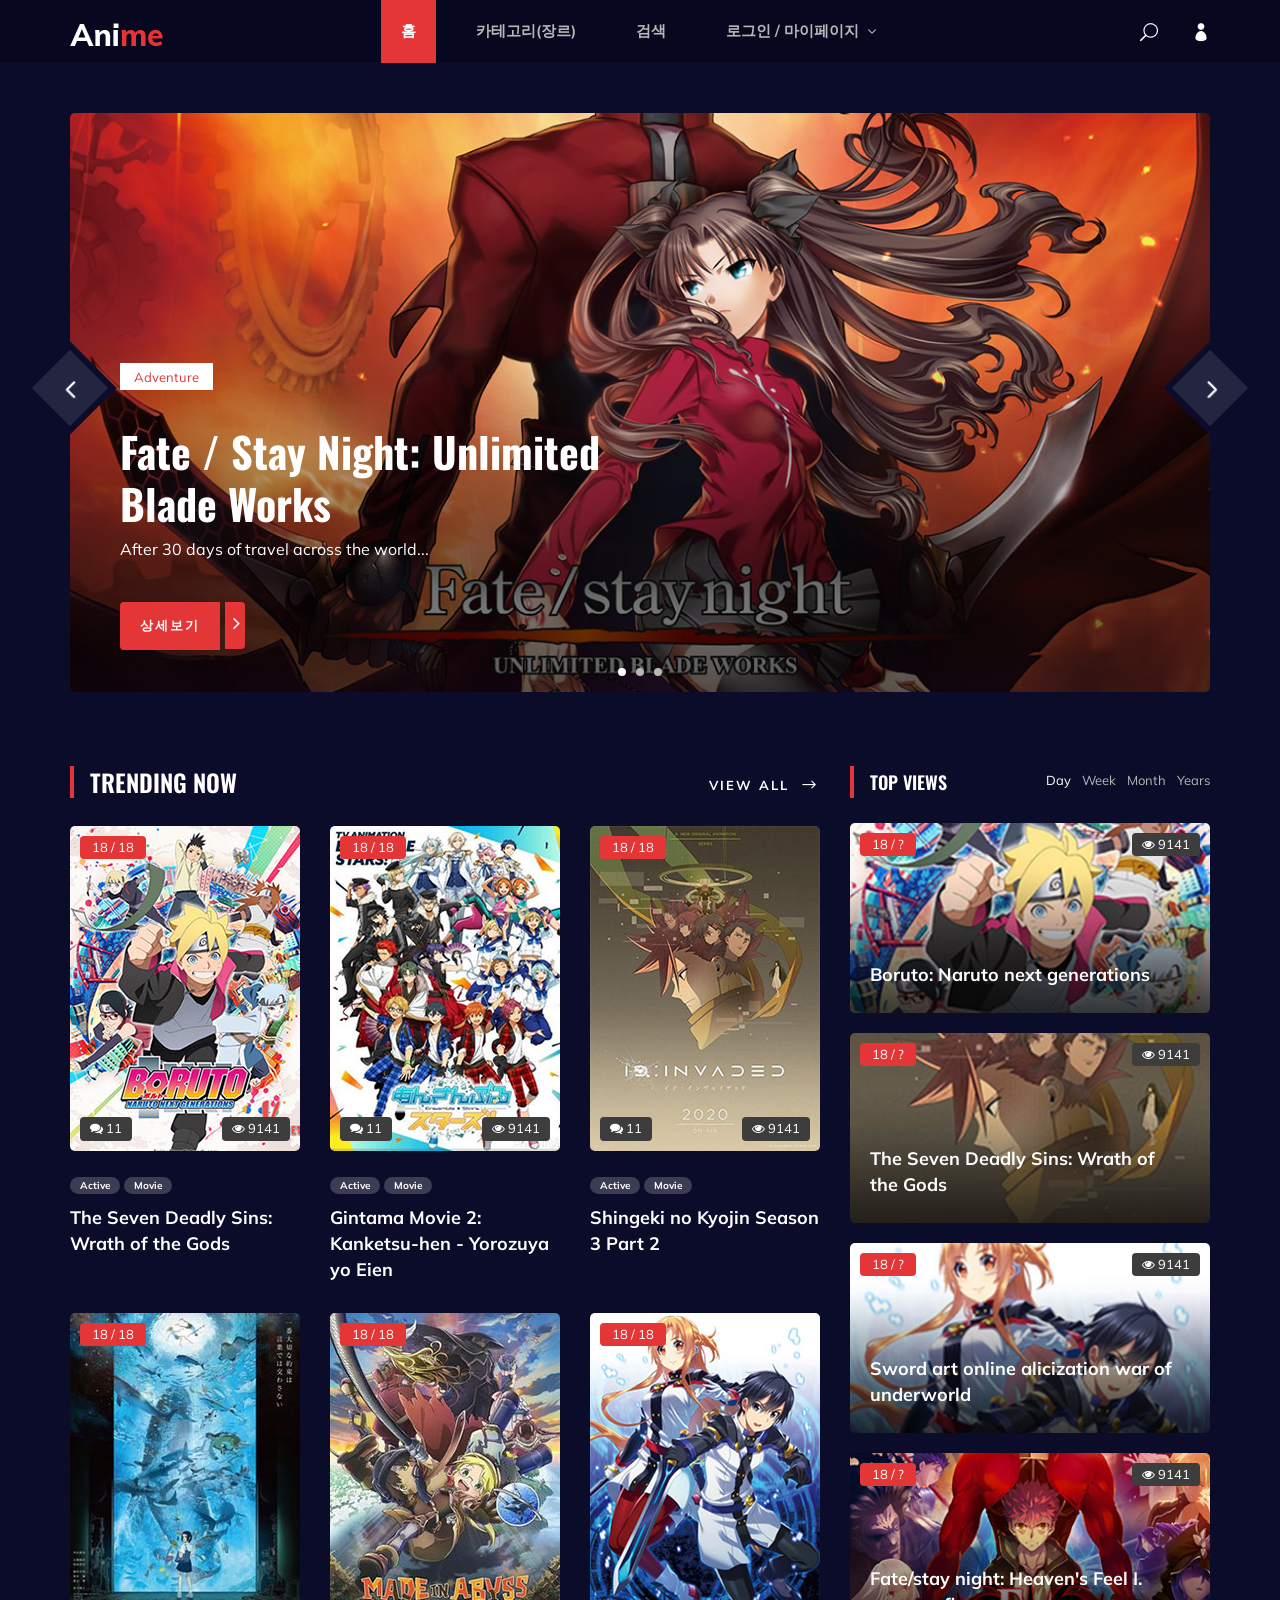
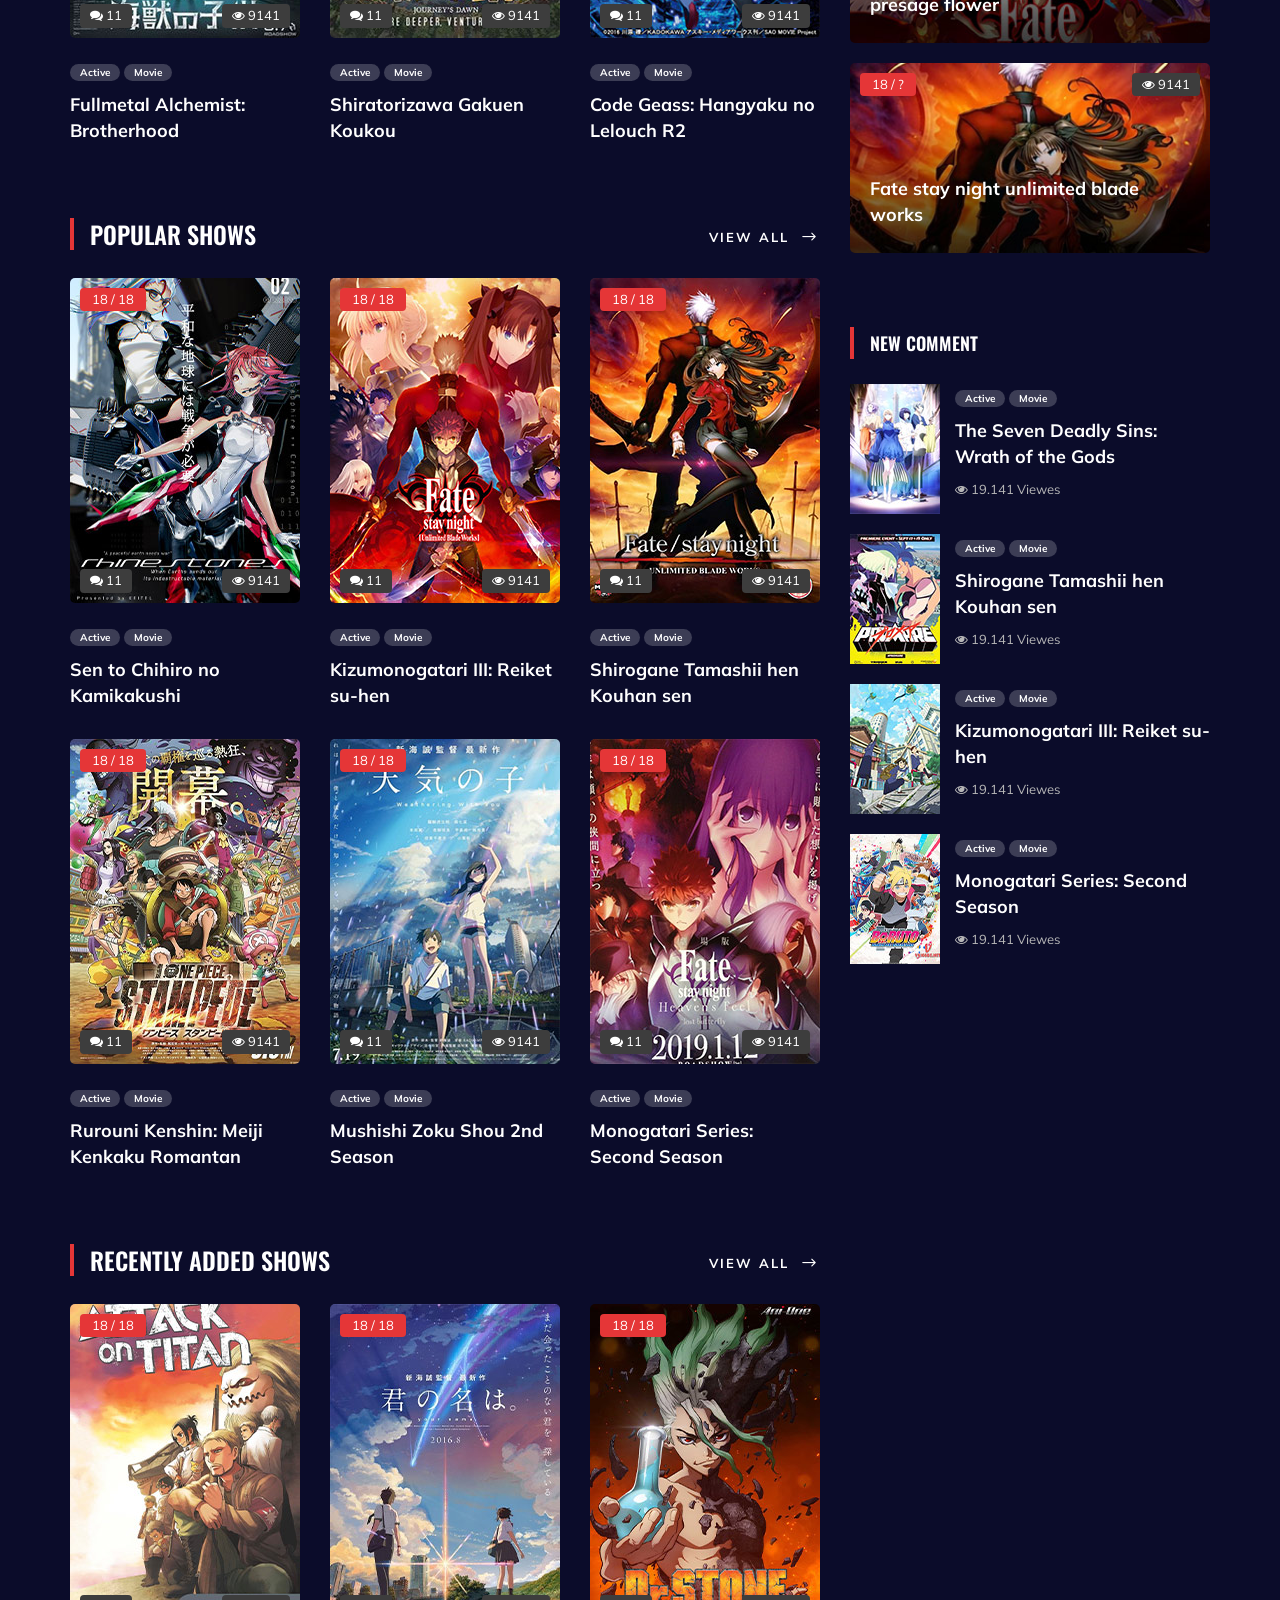
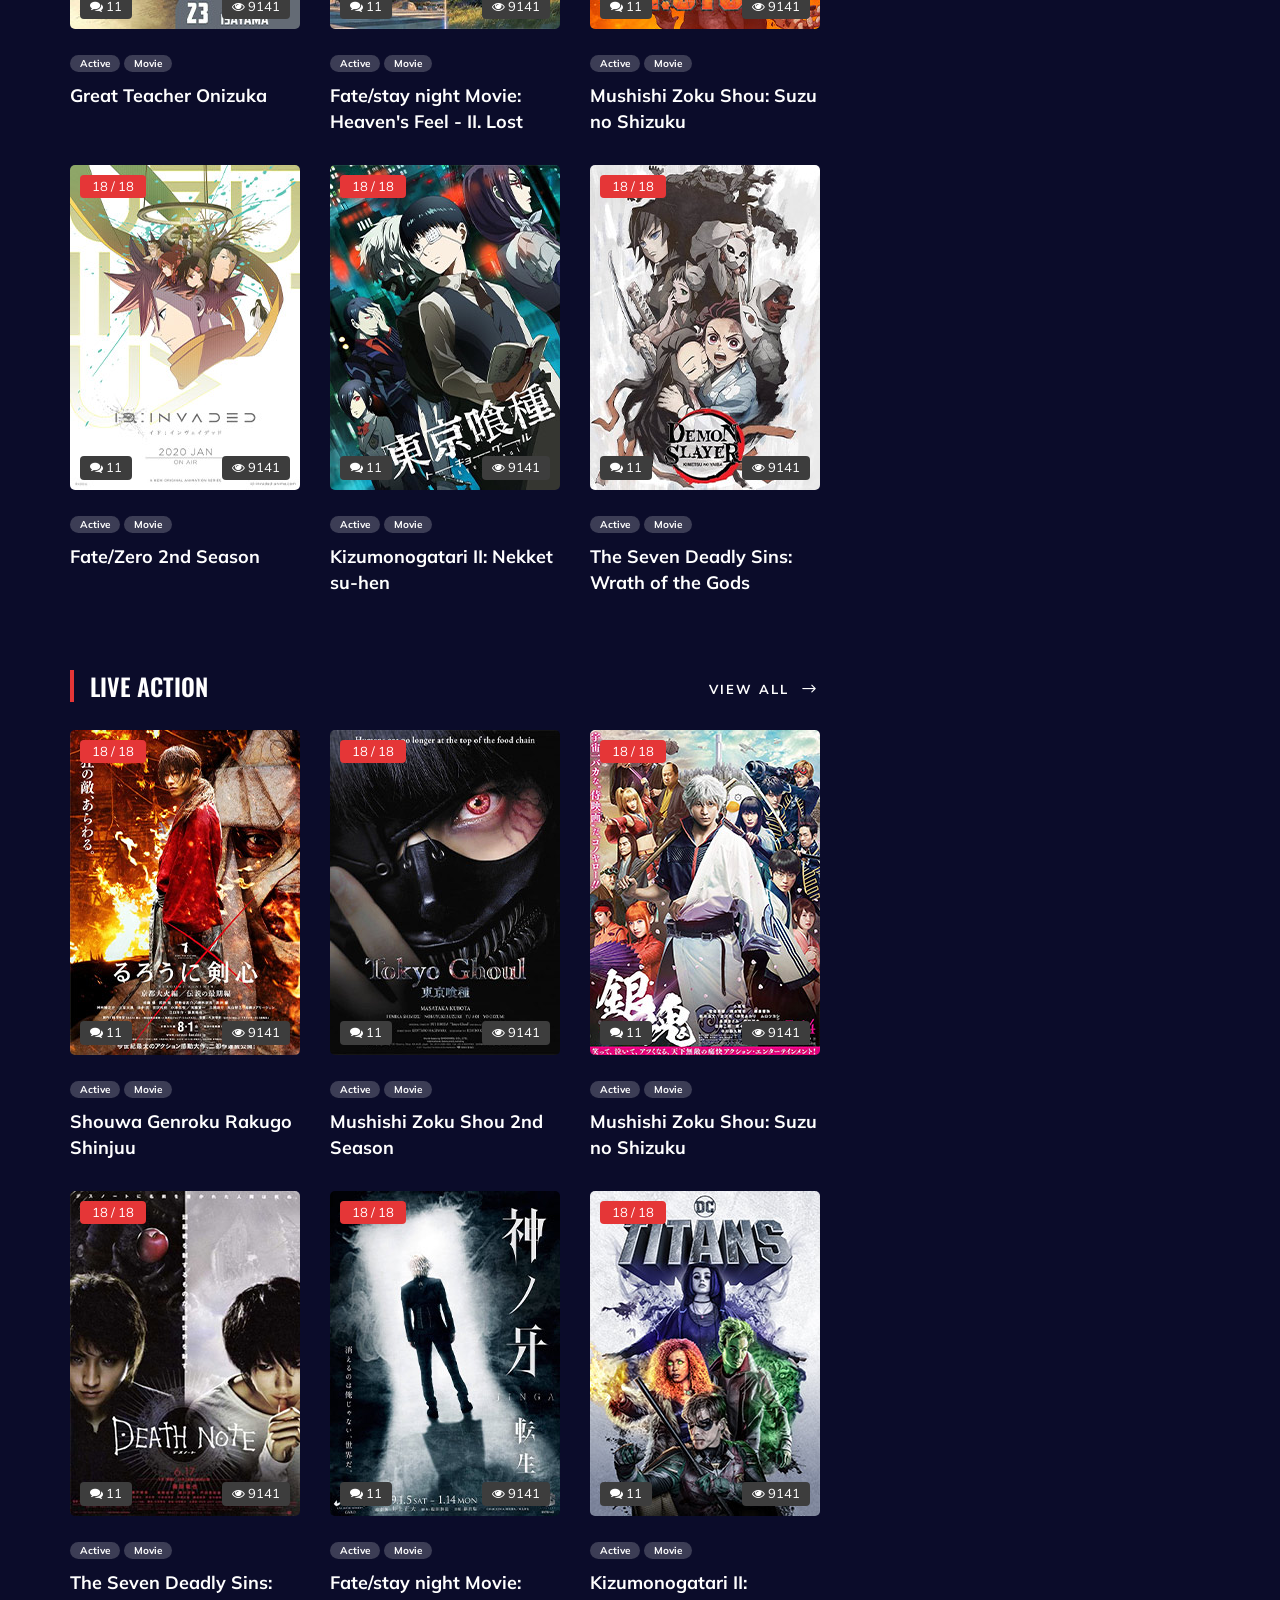
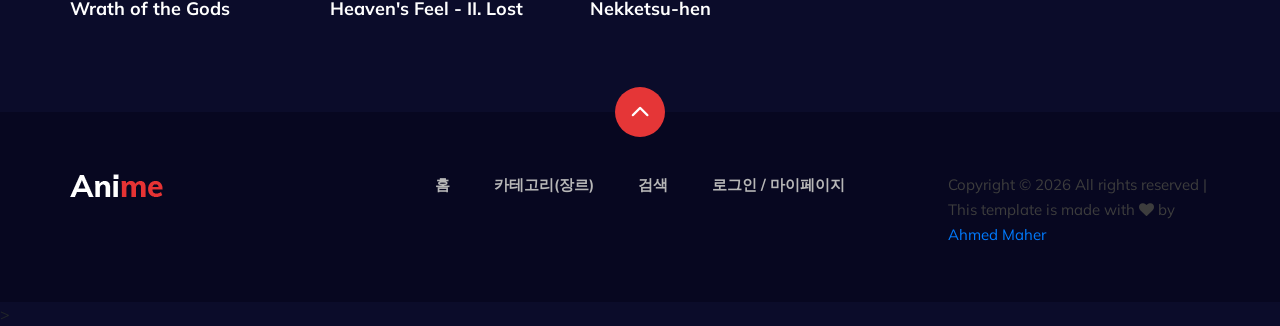
==== commit 7f8f9d1a: "1차 수정본" ====
--- a/Frontend/index.html
+++ b/Frontend/index.html
@@ -1,5 +1,5 @@
 <!DOCTYPE html>
-<html lang="zxx">
+<html lang="ko">
 
 <head>
     <meta charset="UTF-8">
@@ -7,7 +7,7 @@
     <meta name="keywords" content="Anime, unica, creative, html">
     <meta name="viewport" content="width=device-width, initial-scale=1.0">
     <meta http-equiv="X-UA-Compatible" content="ie=edge">
-    <title>Anime | Template</title>
+    <title>Anime | 홈</title>
 
     <!-- Google Font -->
     <link href="https://fonts.googleapis.com/css2?family=Oswald:wght@300;400;500;600;700&display=swap" rel="stylesheet">
@@ -38,7 +38,7 @@
                 <div class="col-lg-2">
                     <div class="header__logo">
                         <a href="./index.html">
-                            <img src="img/logo.png" alt="">
+                            <img src="img/logo.png" alt="Logo">
                         </a>
                     </div>
                 </div>
@@ -46,28 +46,24 @@
                     <div class="header__nav">
                         <nav class="header__menu mobile-menu">
                             <ul>
-                                <li class="active"><a href="./index.html">Homepage</a></li>
+                                <li class="active"><a href="./index.html">홈</a></li>
+                                <li><a href="./categories.html">카테고리(장르)</a></li>
+                                <li><a href="./search-result.html">검색</a></li>
                                 <li>
-                                    <a href="./categories.html">Categories <span class="arrow_carrot-down"></span></a>
+                                    <a href="./login.html">로그인 / 마이페이지 <span class="arrow_carrot-down"></span></a>
                                     <ul class="dropdown">
-                                        <li><a href="./categories.html">Categories</a></li>
-                                        <li><a href="./anime-details.html">Anime Details</a></li>
-                                        <li><a href="./anime-watching.html">Anime Watching</a></li>
-                                        <li><a href="./blog-details.html">Blog Details</a></li>
-                                        <li><a href="./signup.html">Sign Up</a></li>
-                                        <li><a href="./login.html">Login</a></li>
+                                        <li><a href="./login.html">로그인</a></li>
+                                        <li><a href="./signup.html">회원가입</a></li>
                                     </ul>
                                 </li>
-                                <li><a href="./blog.html">Our Blog</a></li>
-                                <li><a href="#">Contacts</a></li>
                             </ul>
                         </nav>
                     </div>
                 </div>
                 <div class="col-lg-2">
                     <div class="header__right">
-                        <a href="#" class="search-switch"><span class="icon_search"></span></a>
-                        <a href="./login.html"><span class="icon_profile"></span></a>
+                        <a href="#" class="search-switch" title="빠른 검색"><span class="icon_search"></span></a>
+                        <a href="./login.html" title="로그인 / 마이페이지"><span class="icon_profile"></span></a>
                     </div>
                 </div>
             </div>
@@ -75,6 +71,7 @@
         </div>
     </header>
     <!-- Header End -->
+
     <!-- Hero Section Begin -->
     <section class="hero">
         <div class="container">
@@ -86,7 +83,7 @@
                                 <div class="label">Adventure</div>
                                 <h2>Fate / Stay Night: Unlimited Blade Works</h2>
                                 <p>After 30 days of travel across the world...</p>
-                                <a href="#"><span>Watch Now</span> <i class="fa fa-angle-right"></i></a>
+                                <a href="./anime-details.html"><span>상세보기</span> <i class="fa fa-angle-right"></i></a>
                             </div>
                         </div>
                     </div>
@@ -98,7 +95,7 @@
                                 <div class="label">Adventure</div>
                                 <h2>Fate / Stay Night: Unlimited Blade Works</h2>
                                 <p>After 30 days of travel across the world...</p>
-                                <a href="#"><span>Watch Now</span> <i class="fa fa-angle-right"></i></a>
+                                <a href="./anime-details.html"><span>상세보기</span> <i class="fa fa-angle-right"></i></a>
                             </div>
                         </div>
                     </div>
@@ -110,7 +107,7 @@
                                 <div class="label">Adventure</div>
                                 <h2>Fate / Stay Night: Unlimited Blade Works</h2>
                                 <p>After 30 days of travel across the world...</p>
-                                <a href="#"><span>Watch Now</span> <i class="fa fa-angle-right"></i></a>
+                                <a href="./anime-details.html"><span>상세보기</span> <i class="fa fa-angle-right"></i></a>
                             </div>
                         </div>
                     </div>
@@ -119,6 +116,7 @@
         </div>
     </section>
     <!-- Hero Section End -->
+
     <!-- Product Section Begin -->
     <section class="product spad">
         <div class="container">
@@ -133,7 +131,7 @@
                             </div>
                             <div class="col-lg-4 col-md-4 col-sm-4">
                                 <div class="btn__all">
-                                    <a href="#" class="primary-btn">View All <span class="arrow_right"></span></a>
+                                    <a href="./categories.html" class="primary-btn">View All <span class="arrow_right"></span></a>
                                 </div>
                             </div>
                         </div>
@@ -150,7 +148,7 @@
                                             <li>Active</li>
                                             <li>Movie</li>
                                         </ul>
-                                        <h5><a href="#">The Seven Deadly Sins: Wrath of the Gods</a></h5>
+                                        <h5><a href="./anime-details.html">The Seven Deadly Sins: Wrath of the Gods</a></h5>
                                     </div>
                                 </div>
                             </div>
@@ -166,7 +164,7 @@
                                             <li>Active</li>
                                             <li>Movie</li>
                                         </ul>
-                                        <h5><a href="#">Gintama Movie 2: Kanketsu-hen - Yorozuya yo Eien</a></h5>
+                                        <h5><a href="./anime-details.html">Gintama Movie 2: Kanketsu-hen - Yorozuya yo Eien</a></h5>
                                     </div>
                                 </div>
                             </div>
@@ -182,7 +180,7 @@
                                             <li>Active</li>
                                             <li>Movie</li>
                                         </ul>
-                                        <h5><a href="#">Shingeki no Kyojin Season 3 Part 2</a></h5>
+                                        <h5><a href="./anime-details.html">Shingeki no Kyojin Season 3 Part 2</a></h5>
                                     </div>
                                 </div>
                             </div>
@@ -198,7 +196,7 @@
                                             <li>Active</li>
                                             <li>Movie</li>
                                         </ul>
-                                        <h5><a href="#">Fullmetal Alchemist: Brotherhood</a></h5>
+                                        <h5><a href="./anime-details.html">Fullmetal Alchemist: Brotherhood</a></h5>
                                     </div>
                                 </div>
                             </div>
@@ -214,7 +212,7 @@
                                             <li>Active</li>
                                             <li>Movie</li>
                                         </ul>
-                                        <h5><a href="#">Shiratorizawa Gakuen Koukou</a></h5>
+                                        <h5><a href="./anime-details.html">Shiratorizawa Gakuen Koukou</a></h5>
                                     </div>
                                 </div>
                             </div>
@@ -230,7 +228,7 @@
                                             <li>Active</li>
                                             <li>Movie</li>
                                         </ul>
-                                        <h5><a href="#">Code Geass: Hangyaku no Lelouch R2</a></h5>
+                                        <h5><a href="./anime-details.html">Code Geass: Hangyaku no Lelouch R2</a></h5>
                                     </div>
                                 </div>
                             </div>
@@ -245,7 +243,7 @@
                             </div>
                             <div class="col-lg-4 col-md-4 col-sm-4">
                                 <div class="btn__all">
-                                    <a href="#" class="primary-btn">View All <span class="arrow_right"></span></a>
+                                    <a href="./categories.html" class="primary-btn">View All <span class="arrow_right"></span></a>
                                 </div>
                             </div>
                         </div>
@@ -262,7 +260,7 @@
                                             <li>Active</li>
                                             <li>Movie</li>
                                         </ul>
-                                        <h5><a href="#">Sen to Chihiro no Kamikakushi</a></h5>
+                                        <h5><a href="./anime-details.html">Sen to Chihiro no Kamikakushi</a></h5>
                                     </div>
                                 </div>
                             </div>
@@ -278,7 +276,7 @@
                                             <li>Active</li>
                                             <li>Movie</li>
                                         </ul>
-                                        <h5><a href="#">Kizumonogatari III: Reiket su-hen</a></h5>
+                                        <h5><a href="./anime-details.html">Kizumonogatari III: Reiket su-hen</a></h5>
                                     </div>
                                 </div>
                             </div>
@@ -294,7 +292,7 @@
                                             <li>Active</li>
                                             <li>Movie</li>
                                         </ul>
-                                        <h5><a href="#">Shirogane Tamashii hen Kouhan sen</a></h5>
+                                        <h5><a href="./anime-details.html">Shirogane Tamashii hen Kouhan sen</a></h5>
                                     </div>
                                 </div>
                             </div>
@@ -310,7 +308,7 @@
                                             <li>Active</li>
                                             <li>Movie</li>
                                         </ul>
-                                        <h5><a href="#">Rurouni Kenshin: Meiji Kenkaku Romantan</a></h5>
+                                        <h5><a href="./anime-details.html">Rurouni Kenshin: Meiji Kenkaku Romantan</a></h5>
                                     </div>
                                 </div>
                             </div>
@@ -326,7 +324,7 @@
                                             <li>Active</li>
                                             <li>Movie</li>
                                         </ul>
-                                        <h5><a href="#">Mushishi Zoku Shou 2nd Season</a></h5>
+                                        <h5><a href="./anime-details.html">Mushishi Zoku Shou 2nd Season</a></h5>
                                     </div>
                                 </div>
                             </div>
@@ -342,7 +340,7 @@
                                             <li>Active</li>
                                             <li>Movie</li>
                                         </ul>
-                                        <h5><a href="#">Monogatari Series: Second Season</a></h5>
+                                        <h5><a href="./anime-details.html">Monogatari Series: Second Season</a></h5>
                                     </div>
                                 </div>
                             </div>
@@ -357,7 +355,7 @@
                             </div>
                             <div class="col-lg-4 col-md-4 col-sm-4">
                                 <div class="btn__all">
-                                    <a href="#" class="primary-btn">View All <span class="arrow_right"></span></a>
+                                    <a href="./categories.html" class="primary-btn">View All <span class="arrow_right"></span></a>
                                 </div>
                             </div>
                         </div>
@@ -374,7 +372,7 @@
                                             <li>Active</li>
                                             <li>Movie</li>
                                         </ul>
-                                        <h5><a href="#">Great Teacher Onizuka</a></h5>
+                                        <h5><a href="./anime-details.html">Great Teacher Onizuka</a></h5>
                                     </div>
                                 </div>
                             </div>
@@ -390,7 +388,7 @@
                                             <li>Active</li>
                                             <li>Movie</li>
                                         </ul>
-                                        <h5><a href="#">Fate/stay night Movie: Heaven's Feel - II. Lost</a></h5>
+                                        <h5><a href="./anime-details.html">Fate/stay night Movie: Heaven's Feel - II. Lost</a></h5>
                                     </div>
                                 </div>
                             </div>
@@ -406,7 +404,7 @@
                                             <li>Active</li>
                                             <li>Movie</li>
                                         </ul>
-                                        <h5><a href="#">Mushishi Zoku Shou: Suzu no Shizuku</a></h5>
+                                        <h5><a href="./anime-details.html">Mushishi Zoku Shou: Suzu no Shizuku</a></h5>
                                     </div>
                                 </div>
                             </div>
@@ -422,7 +420,7 @@
                                             <li>Active</li>
                                             <li>Movie</li>
                                         </ul>
-                                        <h5><a href="#">Fate/Zero 2nd Season</a></h5>
+                                        <h5><a href="./anime-details.html">Fate/Zero 2nd Season</a></h5>
                                     </div>
                                 </div>
                             </div>
@@ -438,7 +436,7 @@
                                             <li>Active</li>
                                             <li>Movie</li>
                                         </ul>
-                                        <h5><a href="#">Kizumonogatari II: Nekket su-hen</a></h5>
+                                        <h5><a href="./anime-details.html">Kizumonogatari II: Nekket su-hen</a></h5>
                                     </div>
                                 </div>
                             </div>
@@ -454,7 +452,7 @@
                                             <li>Active</li>
                                             <li>Movie</li>
                                         </ul>
-                                        <h5><a href="#">The Seven Deadly Sins: Wrath of the Gods</a></h5>
+                                        <h5><a href="./anime-details.html">The Seven Deadly Sins: Wrath of the Gods</a></h5>
                                     </div>
                                 </div>
                             </div>
@@ -469,7 +467,7 @@
                             </div>
                             <div class="col-lg-4 col-md-4 col-sm-4">
                                 <div class="btn__all">
-                                    <a href="#" class="primary-btn">View All <span class="arrow_right"></span></a>
+                                    <a href="./categories.html" class="primary-btn">View All <span class="arrow_right"></span></a>
                                 </div>
                             </div>
                         </div>
@@ -486,7 +484,7 @@
                                             <li>Active</li>
                                             <li>Movie</li>
                                         </ul>
-                                        <h5><a href="#">Shouwa Genroku Rakugo Shinjuu</a></h5>
+                                        <h5><a href="./anime-details.html">Shouwa Genroku Rakugo Shinjuu</a></h5>
                                     </div>
                                 </div>
                             </div>
@@ -502,7 +500,7 @@
                                             <li>Active</li>
                                             <li>Movie</li>
                                         </ul>
-                                        <h5><a href="#">Mushishi Zoku Shou 2nd Season</a></h5>
+                                        <h5><a href="./anime-details.html">Mushishi Zoku Shou 2nd Season</a></h5>
                                     </div>
                                 </div>
                             </div>
@@ -518,7 +516,7 @@
                                             <li>Active</li>
                                             <li>Movie</li>
                                         </ul>
-                                        <h5><a href="#">Mushishi Zoku Shou: Suzu no Shizuku</a></h5>
+                                        <h5><a href="./anime-details.html">Mushishi Zoku Shou: Suzu no Shizuku</a></h5>
                                     </div>
                                 </div>
                             </div>
@@ -534,7 +532,7 @@
                                             <li>Active</li>
                                             <li>Movie</li>
                                         </ul>
-                                        <h5><a href="#">The Seven Deadly Sins: Wrath of the Gods</a></h5>
+                                        <h5><a href="./anime-details.html">The Seven Deadly Sins: Wrath of the Gods</a></h5>
                                     </div>
                                 </div>
                             </div>
@@ -550,7 +548,7 @@
                                             <li>Active</li>
                                             <li>Movie</li>
                                         </ul>
-                                        <h5><a href="#">Fate/stay night Movie: Heaven's Feel - II. Lost</a></h5>
+                                        <h5><a href="./anime-details.html">Fate/stay night Movie: Heaven's Feel - II. Lost</a></h5>
                                     </div>
                                 </div>
                             </div>
@@ -566,7 +564,7 @@
                                             <li>Active</li>
                                             <li>Movie</li>
                                         </ul>
-                                        <h5><a href="#">Kizumonogatari II: Nekketsu-hen</a></h5>
+                                        <h5><a href="./anime-details.html">Kizumonogatari II: Nekketsu-hen</a></h5>
                                     </div>
                                 </div>
                             </div>
@@ -590,31 +588,31 @@
                                      data-setbg="img/sidebar/tv-1.jpg">
                                     <div class="ep">18 / ?</div>
                                     <div class="view"><i class="fa fa-eye"></i> 9141</div>
-                                    <h5><a href="#">Boruto: Naruto next generations</a></h5>
+                                    <h5><a href="./anime-details.html">Boruto: Naruto next generations</a></h5>
                                 </div>
                                 <div class="product__sidebar__view__item set-bg mix month week"
                                      data-setbg="img/sidebar/tv-2.jpg">
                                     <div class="ep">18 / ?</div>
                                     <div class="view"><i class="fa fa-eye"></i> 9141</div>
-                                    <h5><a href="#">The Seven Deadly Sins: Wrath of the Gods</a></h5>
+                                    <h5><a href="./anime-details.html">The Seven Deadly Sins: Wrath of the Gods</a></h5>
                                 </div>
                                 <div class="product__sidebar__view__item set-bg mix week years"
                                      data-setbg="img/sidebar/tv-3.jpg">
                                     <div class="ep">18 / ?</div>
                                     <div class="view"><i class="fa fa-eye"></i> 9141</div>
-                                    <h5><a href="#">Sword art online alicization war of underworld</a></h5>
+                                    <h5><a href="./anime-details.html">Sword art online alicization war of underworld</a></h5>
                                 </div>
                                 <div class="product__sidebar__view__item set-bg mix years month"
                                      data-setbg="img/sidebar/tv-4.jpg">
                                     <div class="ep">18 / ?</div>
                                     <div class="view"><i class="fa fa-eye"></i> 9141</div>
-                                    <h5><a href="#">Fate/stay night: Heaven's Feel I. presage flower</a></h5>
+                                    <h5><a href="./anime-details.html">Fate/stay night: Heaven's Feel I. presage flower</a></h5>
                                 </div>
                                 <div class="product__sidebar__view__item set-bg mix day"
                                      data-setbg="img/sidebar/tv-5.jpg">
                                     <div class="ep">18 / ?</div>
                                     <div class="view"><i class="fa fa-eye"></i> 9141</div>
-                                    <h5><a href="#">Fate stay night unlimited blade works</a></h5>
+                                    <h5><a href="./anime-details.html">Fate stay night unlimited blade works</a></h5>
                                 </div>
                             </div>
                         </div>
@@ -631,7 +629,7 @@
                                         <li>Active</li>
                                         <li>Movie</li>
                                     </ul>
-                                    <h5><a href="#">The Seven Deadly Sins: Wrath of the Gods</a></h5>
+                                    <h5><a href="./anime-details.html">The Seven Deadly Sins: Wrath of the Gods</a></h5>
                                     <span><i class="fa fa-eye"></i> 19.141 Viewes</span>
                                 </div>
                             </div>
@@ -644,7 +642,7 @@
                                         <li>Active</li>
                                         <li>Movie</li>
                                     </ul>
-                                    <h5><a href="#">Shirogane Tamashii hen Kouhan sen</a></h5>
+                                    <h5><a href="./anime-details.html">Shirogane Tamashii hen Kouhan sen</a></h5>
                                     <span><i class="fa fa-eye"></i> 19.141 Viewes</span>
                                 </div>
                             </div>
@@ -657,7 +655,7 @@
                                         <li>Active</li>
                                         <li>Movie</li>
                                     </ul>
-                                    <h5><a href="#">Kizumonogatari III: Reiket su-hen</a></h5>
+                                    <h5><a href="./anime-details.html">Kizumonogatari III: Reiket su-hen</a></h5>
                                     <span><i class="fa fa-eye"></i> 19.141 Viewes</span>
                                 </div>
                             </div>
@@ -670,7 +668,7 @@
                                         <li>Active</li>
                                         <li>Movie</li>
                                     </ul>
-                                    <h5><a href="#">Monogatari Series: Second Season</a></h5>
+                                    <h5><a href="./anime-details.html">Monogatari Series: Second Season</a></h5>
                                     <span><i class="fa fa-eye"></i> 19.141 Viewes</span>
                                 </div>
                             </div>
@@ -681,6 +679,7 @@
         </div>
     </section>
     <!-- Product Section End -->
+
     <!-- Footer Section Begin -->
     <footer class="footer">
         <div class="page-up">
@@ -690,16 +689,16 @@
             <div class="row">
                 <div class="col-lg-3">
                     <div class="footer__logo">
-                        <a href="./index.html"><img src="img/logo.png" alt=""></a>
+                        <a href="./index.html"><img src="img/logo.png" alt="Logo"></a>
                     </div>
                 </div>
                 <div class="col-lg-6">
                     <div class="footer__nav">
                         <ul>
-                            <li class="active"><a href="./index.html">Homepage</a></li>
-                            <li><a href="./categories.html">Categories</a></li>
-                            <li><a href="./blog.html">Our Blog</a></li>
-                            <li><a href="#">Contacts</a></li>
+                            <li><a href="./index.html">홈</a></li>
+                            <li><a href="./categories.html">카테고리(장르)</a></li>
+                            <li><a href="./search-result.html">검색</a></li>
+                            <li><a href="./login.html">로그인 / 마이페이지</a></li>
                         </ul>
                     </div>
                 </div>
@@ -708,7 +707,6 @@
                         Copyright &copy;
                         <script>document.write(new Date().getFullYear());</script> All rights reserved | This template is made with <i class="fa fa-heart" aria-hidden="true"></i> by <a href="https://ahmedmaher-portfolio.vercel.app/" target="_blank">Ahmed Maher</a>
                     </p>
-
                 </div>
             </div>
         </div>
@@ -720,7 +718,7 @@
         <div class="h-100 d-flex align-items-center justify-content-center">
             <div class="search-close-switch"><i class="icon_close"></i></div>
             <form action="search-result.html" method="GET" class="search-model-form">
-                <input type="text" name="keyword" id="search-input" placeholder="Search here....." autocomplete="off">
+                <input type="text" name="keyword" id="search-input" placeholder="작품 제목을 입력하세요..." autocomplete="off">
             </form>
         </div>
     </div>
@@ -736,7 +734,15 @@
     <script src="js/owl.carousel.min.js"></script>
     <script src="js/main.js"></script>
 
-
 </body>
 
+</html>></script>
+    <script src="js/mixitup.min.js"></script>
+    <script src="js/jquery.slicknav.js"></script>
+    <script src="js/owl.carousel.min.js"></script>
+    <script src="js/main.js"></script>
+
+
+</body>
+
 </html>
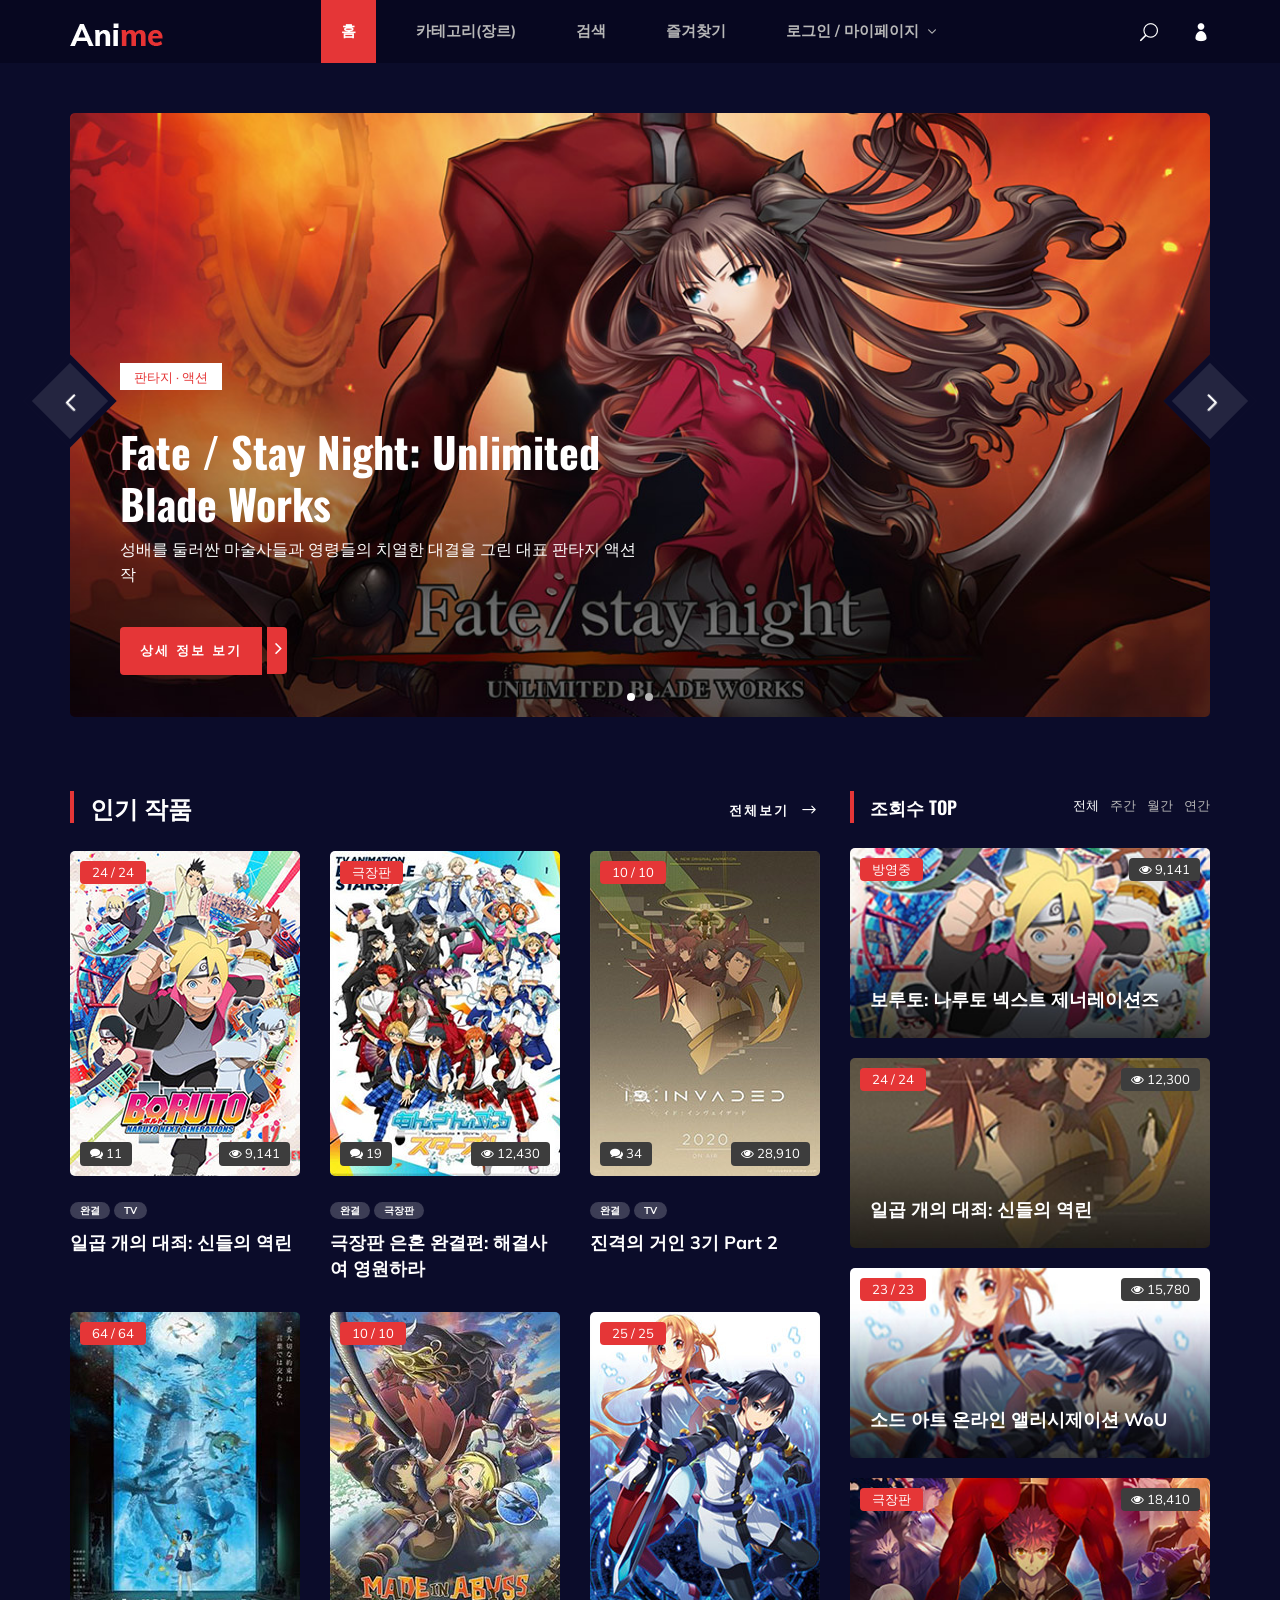
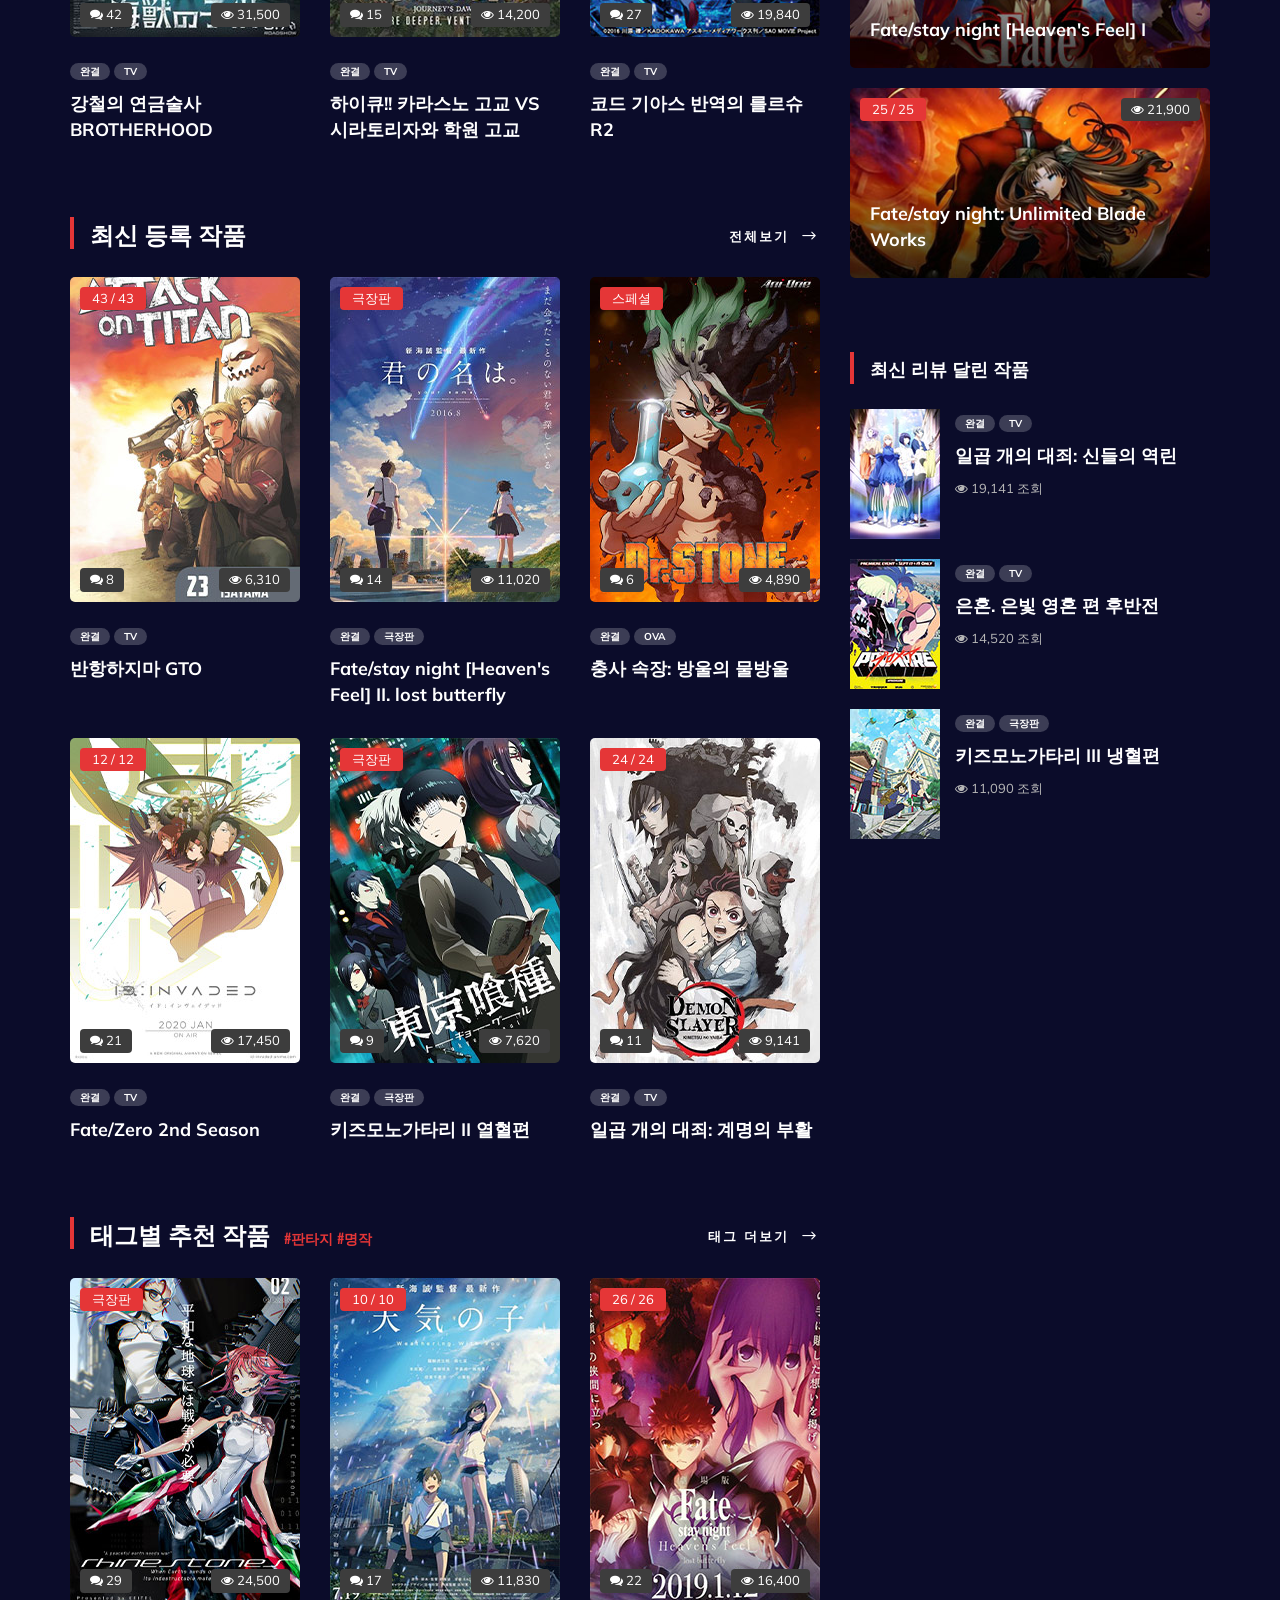
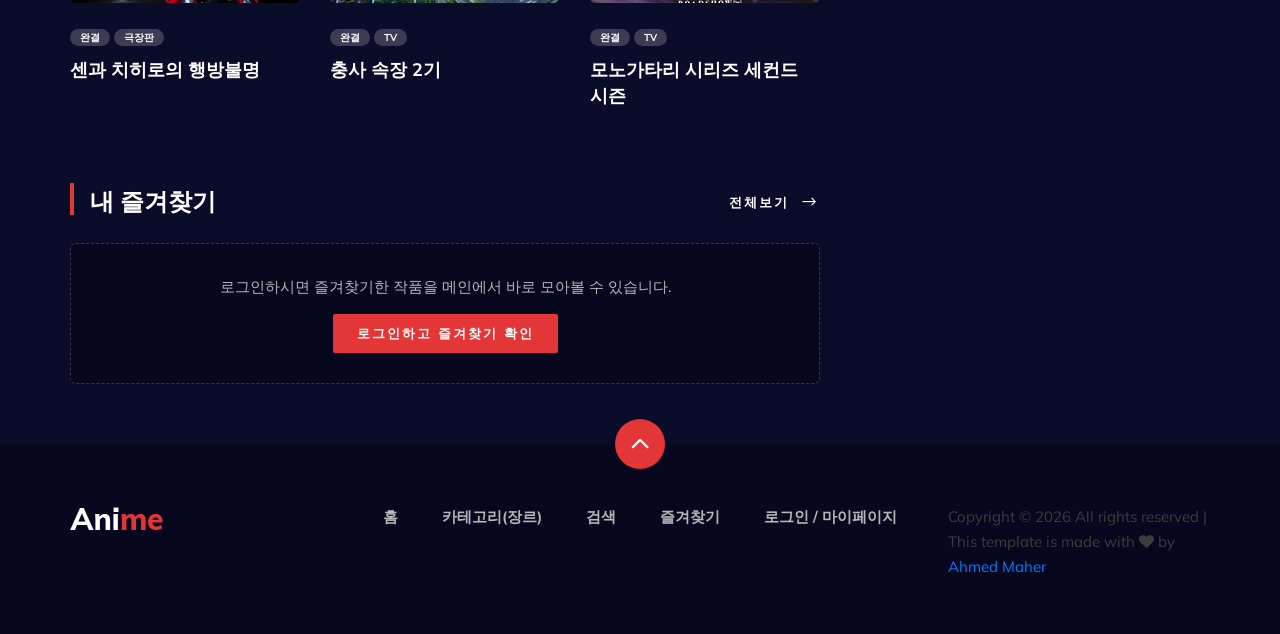
==== commit 152b472d: "." ====
--- a/Frontend/index.html
+++ b/Frontend/index.html
@@ -11,8 +11,7 @@
 
     <!-- Google Font -->
     <link href="https://fonts.googleapis.com/css2?family=Oswald:wght@300;400;500;600;700&display=swap" rel="stylesheet">
-    <link href="https://fonts.googleapis.com/css2?family=Mulish:wght@300;400;500;600;700;800;900&display=swap"
-    rel="stylesheet">
+    <link href="https://fonts.googleapis.com/css2?family=Mulish:wght@300;400;500;600;700;800;900&display=swap" rel="stylesheet">
 
     <!-- Css Styles -->
     <link rel="stylesheet" href="css/bootstrap.min.css" type="text/css">
@@ -49,6 +48,7 @@
                                 <li class="active"><a href="./index.html">홈</a></li>
                                 <li><a href="./categories.html">카테고리(장르)</a></li>
                                 <li><a href="./search-result.html">검색</a></li>
+                                <li><a href="./favorites.html">즐겨찾기</a></li>
                                 <li>
                                     <a href="./login.html">로그인 / 마이페이지 <span class="arrow_carrot-down"></span></a>
                                     <ul class="dropdown">
@@ -71,7 +71,6 @@
         </div>
     </header>
     <!-- Header End -->
-
     <!-- Hero Section Begin -->
     <section class="hero">
         <div class="container">
@@ -80,10 +79,10 @@
                     <div class="row">
                         <div class="col-lg-6">
                             <div class="hero__text">
-                                <div class="label">Adventure</div>
+                                <div class="label">판타지 · 액션</div>
                                 <h2>Fate / Stay Night: Unlimited Blade Works</h2>
-                                <p>After 30 days of travel across the world...</p>
-                                <a href="./anime-details.html"><span>상세보기</span> <i class="fa fa-angle-right"></i></a>
+                                <p>성배를 둘러싼 마술사들과 영령들의 치열한 대결을 그린 대표 판타지 액션작</p>
+                                <a href="./anime-details.html?id=1"><span>상세 정보 보기</span> <i class="fa fa-angle-right"></i></a>
                             </div>
                         </div>
                     </div>
@@ -92,22 +91,10 @@
                     <div class="row">
                         <div class="col-lg-6">
                             <div class="hero__text">
-                                <div class="label">Adventure</div>
-                                <h2>Fate / Stay Night: Unlimited Blade Works</h2>
-                                <p>After 30 days of travel across the world...</p>
-                                <a href="./anime-details.html"><span>상세보기</span> <i class="fa fa-angle-right"></i></a>
-                            </div>
-                        </div>
-                    </div>
-                </div>
-                <div class="hero__items set-bg" data-setbg="img/hero/hero-1.jpg">
-                    <div class="row">
-                        <div class="col-lg-6">
-                            <div class="hero__text">
-                                <div class="label">Adventure</div>
-                                <h2>Fate / Stay Night: Unlimited Blade Works</h2>
-                                <p>After 30 days of travel across the world...</p>
-                                <a href="./anime-details.html"><span>상세보기</span> <i class="fa fa-angle-right"></i></a>
+                                <div class="label">모험 · 드라마</div>
+                                <h2>장송의 프리렌</h2>
+                                <p>마왕을 쓰러뜨린 용사 파티의 후일담, 천 년을 살아가는 엘프 마법사의 여정</p>
+                                <a href="./anime-details.html?id=2"><span>상세 정보 보기</span> <i class="fa fa-angle-right"></i></a>
                             </div>
                         </div>
                     </div>
@@ -116,509 +103,377 @@
         </div>
     </section>
     <!-- Hero Section End -->
-
     <!-- Product Section Begin -->
     <section class="product spad">
         <div class="container">
             <div class="row">
                 <div class="col-lg-8">
+                    <!-- 1. 인기 작품 섹션 -->
                     <div class="trending__product">
                         <div class="row">
                             <div class="col-lg-8 col-md-8 col-sm-8">
                                 <div class="section-title">
-                                    <h4>Trending Now</h4>
+                                    <h4>인기 작품</h4>
                                 </div>
                             </div>
                             <div class="col-lg-4 col-md-4 col-sm-4">
                                 <div class="btn__all">
-                                    <a href="./categories.html" class="primary-btn">View All <span class="arrow_right"></span></a>
-                                </div>
-                            </div>
-                        </div>
+                                    <a href="./search-result.html" class="primary-btn">전체보기 <span class="arrow_right"></span></a>
+                                </div>
+                            </div>
+                        </div>
+                        <!-- [BACKEND] 조회수/평점순 상위 6개 작품 반복 출력 -->
                         <div class="row">
                             <div class="col-lg-4 col-md-6 col-sm-6">
                                 <div class="product__item">
                                     <div class="product__item__pic set-bg" data-setbg="img/trending/trend-1.jpg">
-                                        <div class="ep">18 / 18</div>
+                                        <div class="ep">24 / 24</div>
                                         <div class="comment"><i class="fa fa-comments"></i> 11</div>
-                                        <div class="view"><i class="fa fa-eye"></i> 9141</div>
-                                    </div>
-                                    <div class="product__item__text">
-                                        <ul>
-                                            <li>Active</li>
-                                            <li>Movie</li>
-                                        </ul>
-                                        <h5><a href="./anime-details.html">The Seven Deadly Sins: Wrath of the Gods</a></h5>
+                                        <div class="view"><i class="fa fa-eye"></i> 9,141</div>
+                                    </div>
+                                    <div class="product__item__text">
+                                        <ul>
+                                            <li>완결</li>
+                                            <li>TV</li>
+                                        </ul>
+                                        <h5><a href="./anime-details.html?id=1">일곱 개의 대죄: 신들의 역린</a></h5>
                                     </div>
                                 </div>
                             </div>
                             <div class="col-lg-4 col-md-6 col-sm-6">
                                 <div class="product__item">
                                     <div class="product__item__pic set-bg" data-setbg="img/trending/trend-2.jpg">
-                                        <div class="ep">18 / 18</div>
-                                        <div class="comment"><i class="fa fa-comments"></i> 11</div>
-                                        <div class="view"><i class="fa fa-eye"></i> 9141</div>
-                                    </div>
-                                    <div class="product__item__text">
-                                        <ul>
-                                            <li>Active</li>
-                                            <li>Movie</li>
-                                        </ul>
-                                        <h5><a href="./anime-details.html">Gintama Movie 2: Kanketsu-hen - Yorozuya yo Eien</a></h5>
+                                        <div class="ep">극장판</div>
+                                        <div class="comment"><i class="fa fa-comments"></i> 19</div>
+                                        <div class="view"><i class="fa fa-eye"></i> 12,430</div>
+                                    </div>
+                                    <div class="product__item__text">
+                                        <ul>
+                                            <li>완결</li>
+                                            <li>극장판</li>
+                                        </ul>
+                                        <h5><a href="./anime-details.html?id=2">극장판 은혼 완결편: 해결사여 영원하라</a></h5>
                                     </div>
                                 </div>
                             </div>
                             <div class="col-lg-4 col-md-6 col-sm-6">
                                 <div class="product__item">
                                     <div class="product__item__pic set-bg" data-setbg="img/trending/trend-3.jpg">
-                                        <div class="ep">18 / 18</div>
-                                        <div class="comment"><i class="fa fa-comments"></i> 11</div>
-                                        <div class="view"><i class="fa fa-eye"></i> 9141</div>
-                                    </div>
-                                    <div class="product__item__text">
-                                        <ul>
-                                            <li>Active</li>
-                                            <li>Movie</li>
-                                        </ul>
-                                        <h5><a href="./anime-details.html">Shingeki no Kyojin Season 3 Part 2</a></h5>
+                                        <div class="ep">10 / 10</div>
+                                        <div class="comment"><i class="fa fa-comments"></i> 34</div>
+                                        <div class="view"><i class="fa fa-eye"></i> 28,910</div>
+                                    </div>
+                                    <div class="product__item__text">
+                                        <ul>
+                                            <li>완결</li>
+                                            <li>TV</li>
+                                        </ul>
+                                        <h5><a href="./anime-details.html?id=3">진격의 거인 3기 Part 2</a></h5>
                                     </div>
                                 </div>
                             </div>
                             <div class="col-lg-4 col-md-6 col-sm-6">
                                 <div class="product__item">
                                     <div class="product__item__pic set-bg" data-setbg="img/trending/trend-4.jpg">
-                                        <div class="ep">18 / 18</div>
-                                        <div class="comment"><i class="fa fa-comments"></i> 11</div>
-                                        <div class="view"><i class="fa fa-eye"></i> 9141</div>
-                                    </div>
-                                    <div class="product__item__text">
-                                        <ul>
-                                            <li>Active</li>
-                                            <li>Movie</li>
-                                        </ul>
-                                        <h5><a href="./anime-details.html">Fullmetal Alchemist: Brotherhood</a></h5>
+                                        <div class="ep">64 / 64</div>
+                                        <div class="comment"><i class="fa fa-comments"></i> 42</div>
+                                        <div class="view"><i class="fa fa-eye"></i> 31,500</div>
+                                    </div>
+                                    <div class="product__item__text">
+                                        <ul>
+                                            <li>완결</li>
+                                            <li>TV</li>
+                                        </ul>
+                                        <h5><a href="./anime-details.html?id=4">강철의 연금술사 BROTHERHOOD</a></h5>
                                     </div>
                                 </div>
                             </div>
                             <div class="col-lg-4 col-md-6 col-sm-6">
                                 <div class="product__item">
                                     <div class="product__item__pic set-bg" data-setbg="img/trending/trend-5.jpg">
-                                        <div class="ep">18 / 18</div>
-                                        <div class="comment"><i class="fa fa-comments"></i> 11</div>
-                                        <div class="view"><i class="fa fa-eye"></i> 9141</div>
-                                    </div>
-                                    <div class="product__item__text">
-                                        <ul>
-                                            <li>Active</li>
-                                            <li>Movie</li>
-                                        </ul>
-                                        <h5><a href="./anime-details.html">Shiratorizawa Gakuen Koukou</a></h5>
+                                        <div class="ep">10 / 10</div>
+                                        <div class="comment"><i class="fa fa-comments"></i> 15</div>
+                                        <div class="view"><i class="fa fa-eye"></i> 14,200</div>
+                                    </div>
+                                    <div class="product__item__text">
+                                        <ul>
+                                            <li>완결</li>
+                                            <li>TV</li>
+                                        </ul>
+                                        <h5><a href="./anime-details.html?id=5">하이큐!! 카라스노 고교 VS 시라토리자와 학원 고교</a></h5>
                                     </div>
                                 </div>
                             </div>
                             <div class="col-lg-4 col-md-6 col-sm-6">
                                 <div class="product__item">
                                     <div class="product__item__pic set-bg" data-setbg="img/trending/trend-6.jpg">
-                                        <div class="ep">18 / 18</div>
-                                        <div class="comment"><i class="fa fa-comments"></i> 11</div>
-                                        <div class="view"><i class="fa fa-eye"></i> 9141</div>
-                                    </div>
-                                    <div class="product__item__text">
-                                        <ul>
-                                            <li>Active</li>
-                                            <li>Movie</li>
-                                        </ul>
-                                        <h5><a href="./anime-details.html">Code Geass: Hangyaku no Lelouch R2</a></h5>
-                                    </div>
-                                </div>
-                            </div>
-                        </div>
-                    </div>
-                    <div class="popular__product">
+                                        <div class="ep">25 / 25</div>
+                                        <div class="comment"><i class="fa fa-comments"></i> 27</div>
+                                        <div class="view"><i class="fa fa-eye"></i> 19,840</div>
+                                    </div>
+                                    <div class="product__item__text">
+                                        <ul>
+                                            <li>완결</li>
+                                            <li>TV</li>
+                                        </ul>
+                                        <h5><a href="./anime-details.html?id=6">코드 기아스 반역의 를르슈 R2</a></h5>
+                                    </div>
+                                </div>
+                            </div>
+                        </div>
+                    </div>
+
+                    <!-- 2. 최신 등록 작품 섹션 -->
+                    <div class="recent__product">
                         <div class="row">
                             <div class="col-lg-8 col-md-8 col-sm-8">
                                 <div class="section-title">
-                                    <h4>Popular Shows</h4>
+                                    <h4>최신 등록 작품</h4>
                                 </div>
                             </div>
                             <div class="col-lg-4 col-md-4 col-sm-4">
                                 <div class="btn__all">
-                                    <a href="./categories.html" class="primary-btn">View All <span class="arrow_right"></span></a>
-                                </div>
-                            </div>
-                        </div>
-                        <div class="row">
-                            <div class="col-lg-4 col-md-6 col-sm-6">
-                                <div class="product__item">
-                                    <div class="product__item__pic set-bg" data-setbg="img/popular/popular-1.jpg">
-                                        <div class="ep">18 / 18</div>
+                                    <a href="./search-result.html" class="primary-btn">전체보기 <span class="arrow_right"></span></a>
+                                </div>
+                            </div>
+                        </div>
+                        <!-- [BACKEND] DB 최신 등록(ORDER BY id DESC) 상위 6개 작품 반복 출력 -->
+                        <div class="row">
+                            <div class="col-lg-4 col-md-6 col-sm-6">
+                                <div class="product__item">
+                                    <div class="product__item__pic set-bg" data-setbg="img/recent/recent-1.jpg">
+                                        <div class="ep">43 / 43</div>
+                                        <div class="comment"><i class="fa fa-comments"></i> 8</div>
+                                        <div class="view"><i class="fa fa-eye"></i> 6,310</div>
+                                    </div>
+                                    <div class="product__item__text">
+                                        <ul>
+                                            <li>완결</li>
+                                            <li>TV</li>
+                                        </ul>
+                                        <h5><a href="./anime-details.html?id=7">반항하지마 GTO</a></h5>
+                                    </div>
+                                </div>
+                            </div>
+                            <div class="col-lg-4 col-md-6 col-sm-6">
+                                <div class="product__item">
+                                    <div class="product__item__pic set-bg" data-setbg="img/recent/recent-2.jpg">
+                                        <div class="ep">극장판</div>
+                                        <div class="comment"><i class="fa fa-comments"></i> 14</div>
+                                        <div class="view"><i class="fa fa-eye"></i> 11,020</div>
+                                    </div>
+                                    <div class="product__item__text">
+                                        <ul>
+                                            <li>완결</li>
+                                            <li>극장판</li>
+                                        </ul>
+                                        <h5><a href="./anime-details.html?id=8">Fate/stay night [Heaven's Feel] II. lost butterfly</a></h5>
+                                    </div>
+                                </div>
+                            </div>
+                            <div class="col-lg-4 col-md-6 col-sm-6">
+                                <div class="product__item">
+                                    <div class="product__item__pic set-bg" data-setbg="img/recent/recent-3.jpg">
+                                        <div class="ep">스페셜</div>
+                                        <div class="comment"><i class="fa fa-comments"></i> 6</div>
+                                        <div class="view"><i class="fa fa-eye"></i> 4,890</div>
+                                    </div>
+                                    <div class="product__item__text">
+                                        <ul>
+                                            <li>완결</li>
+                                            <li>OVA</li>
+                                        </ul>
+                                        <h5><a href="./anime-details.html?id=9">충사 속장: 방울의 물방울</a></h5>
+                                    </div>
+                                </div>
+                            </div>
+                            <div class="col-lg-4 col-md-6 col-sm-6">
+                                <div class="product__item">
+                                    <div class="product__item__pic set-bg" data-setbg="img/recent/recent-4.jpg">
+                                        <div class="ep">12 / 12</div>
+                                        <div class="comment"><i class="fa fa-comments"></i> 21</div>
+                                        <div class="view"><i class="fa fa-eye"></i> 17,450</div>
+                                    </div>
+                                    <div class="product__item__text">
+                                        <ul>
+                                            <li>완결</li>
+                                            <li>TV</li>
+                                        </ul>
+                                        <h5><a href="./anime-details.html?id=10">Fate/Zero 2nd Season</a></h5>
+                                    </div>
+                                </div>
+                            </div>
+                            <div class="col-lg-4 col-md-6 col-sm-6">
+                                <div class="product__item">
+                                    <div class="product__item__pic set-bg" data-setbg="img/recent/recent-5.jpg">
+                                        <div class="ep">극장판</div>
+                                        <div class="comment"><i class="fa fa-comments"></i> 9</div>
+                                        <div class="view"><i class="fa fa-eye"></i> 7,620</div>
+                                    </div>
+                                    <div class="product__item__text">
+                                        <ul>
+                                            <li>완결</li>
+                                            <li>극장판</li>
+                                        </ul>
+                                        <h5><a href="./anime-details.html?id=11">키즈모노가타리 II 열혈편</a></h5>
+                                    </div>
+                                </div>
+                            </div>
+                            <div class="col-lg-4 col-md-6 col-sm-6">
+                                <div class="product__item">
+                                    <div class="product__item__pic set-bg" data-setbg="img/recent/recent-6.jpg">
+                                        <div class="ep">24 / 24</div>
                                         <div class="comment"><i class="fa fa-comments"></i> 11</div>
-                                        <div class="view"><i class="fa fa-eye"></i> 9141</div>
-                                    </div>
-                                    <div class="product__item__text">
-                                        <ul>
-                                            <li>Active</li>
-                                            <li>Movie</li>
-                                        </ul>
-                                        <h5><a href="./anime-details.html">Sen to Chihiro no Kamikakushi</a></h5>
-                                    </div>
-                                </div>
-                            </div>
-                            <div class="col-lg-4 col-md-6 col-sm-6">
-                                <div class="product__item">
-                                    <div class="product__item__pic set-bg" data-setbg="img/popular/popular-2.jpg">
-                                        <div class="ep">18 / 18</div>
-                                        <div class="comment"><i class="fa fa-comments"></i> 11</div>
-                                        <div class="view"><i class="fa fa-eye"></i> 9141</div>
-                                    </div>
-                                    <div class="product__item__text">
-                                        <ul>
-                                            <li>Active</li>
-                                            <li>Movie</li>
-                                        </ul>
-                                        <h5><a href="./anime-details.html">Kizumonogatari III: Reiket su-hen</a></h5>
-                                    </div>
-                                </div>
-                            </div>
-                            <div class="col-lg-4 col-md-6 col-sm-6">
-                                <div class="product__item">
-                                    <div class="product__item__pic set-bg" data-setbg="img/popular/popular-3.jpg">
-                                        <div class="ep">18 / 18</div>
-                                        <div class="comment"><i class="fa fa-comments"></i> 11</div>
-                                        <div class="view"><i class="fa fa-eye"></i> 9141</div>
-                                    </div>
-                                    <div class="product__item__text">
-                                        <ul>
-                                            <li>Active</li>
-                                            <li>Movie</li>
-                                        </ul>
-                                        <h5><a href="./anime-details.html">Shirogane Tamashii hen Kouhan sen</a></h5>
-                                    </div>
-                                </div>
-                            </div>
-                            <div class="col-lg-4 col-md-6 col-sm-6">
-                                <div class="product__item">
-                                    <div class="product__item__pic set-bg" data-setbg="img/popular/popular-4.jpg">
-                                        <div class="ep">18 / 18</div>
-                                        <div class="comment"><i class="fa fa-comments"></i> 11</div>
-                                        <div class="view"><i class="fa fa-eye"></i> 9141</div>
-                                    </div>
-                                    <div class="product__item__text">
-                                        <ul>
-                                            <li>Active</li>
-                                            <li>Movie</li>
-                                        </ul>
-                                        <h5><a href="./anime-details.html">Rurouni Kenshin: Meiji Kenkaku Romantan</a></h5>
-                                    </div>
-                                </div>
-                            </div>
-                            <div class="col-lg-4 col-md-6 col-sm-6">
-                                <div class="product__item">
-                                    <div class="product__item__pic set-bg" data-setbg="img/popular/popular-5.jpg">
-                                        <div class="ep">18 / 18</div>
-                                        <div class="comment"><i class="fa fa-comments"></i> 11</div>
-                                        <div class="view"><i class="fa fa-eye"></i> 9141</div>
-                                    </div>
-                                    <div class="product__item__text">
-                                        <ul>
-                                            <li>Active</li>
-                                            <li>Movie</li>
-                                        </ul>
-                                        <h5><a href="./anime-details.html">Mushishi Zoku Shou 2nd Season</a></h5>
-                                    </div>
-                                </div>
-                            </div>
-                            <div class="col-lg-4 col-md-6 col-sm-6">
-                                <div class="product__item">
-                                    <div class="product__item__pic set-bg" data-setbg="img/popular/popular-6.jpg">
-                                        <div class="ep">18 / 18</div>
-                                        <div class="comment"><i class="fa fa-comments"></i> 11</div>
-                                        <div class="view"><i class="fa fa-eye"></i> 9141</div>
-                                    </div>
-                                    <div class="product__item__text">
-                                        <ul>
-                                            <li>Active</li>
-                                            <li>Movie</li>
-                                        </ul>
-                                        <h5><a href="./anime-details.html">Monogatari Series: Second Season</a></h5>
-                                    </div>
-                                </div>
-                            </div>
-                        </div>
-                    </div>
-                    <div class="recent__product">
+                                        <div class="view"><i class="fa fa-eye"></i> 9,141</div>
+                                    </div>
+                                    <div class="product__item__text">
+                                        <ul>
+                                            <li>완결</li>
+                                            <li>TV</li>
+                                        </ul>
+                                        <h5><a href="./anime-details.html?id=12">일곱 개의 대죄: 계명의 부활</a></h5>
+                                    </div>
+                                </div>
+                            </div>
+                        </div>
+                    </div>
+
+                    <!-- 3. 태그별 추천 작품 섹션 -->
+                    <div class="popular__product">
                         <div class="row">
                             <div class="col-lg-8 col-md-8 col-sm-8">
                                 <div class="section-title">
-                                    <h4>Recently Added Shows</h4>
+                                    <h4>태그별 추천 작품 <span style="font-size: 14px; color: #e53637; margin-left: 8px;">#판타지 #명작</span></h4>
                                 </div>
                             </div>
                             <div class="col-lg-4 col-md-4 col-sm-4">
                                 <div class="btn__all">
-                                    <a href="./categories.html" class="primary-btn">View All <span class="arrow_right"></span></a>
-                                </div>
-                            </div>
-                        </div>
-                        <div class="row">
-                            <div class="col-lg-4 col-md-6 col-sm-6">
-                                <div class="product__item">
-                                    <div class="product__item__pic set-bg" data-setbg="img/recent/recent-1.jpg">
-                                        <div class="ep">18 / 18</div>
-                                        <div class="comment"><i class="fa fa-comments"></i> 11</div>
-                                        <div class="view"><i class="fa fa-eye"></i> 9141</div>
-                                    </div>
-                                    <div class="product__item__text">
-                                        <ul>
-                                            <li>Active</li>
-                                            <li>Movie</li>
-                                        </ul>
-                                        <h5><a href="./anime-details.html">Great Teacher Onizuka</a></h5>
-                                    </div>
-                                </div>
-                            </div>
-                            <div class="col-lg-4 col-md-6 col-sm-6">
-                                <div class="product__item">
-                                    <div class="product__item__pic set-bg" data-setbg="img/recent/recent-2.jpg">
-                                        <div class="ep">18 / 18</div>
-                                        <div class="comment"><i class="fa fa-comments"></i> 11</div>
-                                        <div class="view"><i class="fa fa-eye"></i> 9141</div>
-                                    </div>
-                                    <div class="product__item__text">
-                                        <ul>
-                                            <li>Active</li>
-                                            <li>Movie</li>
-                                        </ul>
-                                        <h5><a href="./anime-details.html">Fate/stay night Movie: Heaven's Feel - II. Lost</a></h5>
-                                    </div>
-                                </div>
-                            </div>
-                            <div class="col-lg-4 col-md-6 col-sm-6">
-                                <div class="product__item">
-                                    <div class="product__item__pic set-bg" data-setbg="img/recent/recent-3.jpg">
-                                        <div class="ep">18 / 18</div>
-                                        <div class="comment"><i class="fa fa-comments"></i> 11</div>
-                                        <div class="view"><i class="fa fa-eye"></i> 9141</div>
-                                    </div>
-                                    <div class="product__item__text">
-                                        <ul>
-                                            <li>Active</li>
-                                            <li>Movie</li>
-                                        </ul>
-                                        <h5><a href="./anime-details.html">Mushishi Zoku Shou: Suzu no Shizuku</a></h5>
-                                    </div>
-                                </div>
-                            </div>
-                            <div class="col-lg-4 col-md-6 col-sm-6">
-                                <div class="product__item">
-                                    <div class="product__item__pic set-bg" data-setbg="img/recent/recent-4.jpg">
-                                        <div class="ep">18 / 18</div>
-                                        <div class="comment"><i class="fa fa-comments"></i> 11</div>
-                                        <div class="view"><i class="fa fa-eye"></i> 9141</div>
-                                    </div>
-                                    <div class="product__item__text">
-                                        <ul>
-                                            <li>Active</li>
-                                            <li>Movie</li>
-                                        </ul>
-                                        <h5><a href="./anime-details.html">Fate/Zero 2nd Season</a></h5>
-                                    </div>
-                                </div>
-                            </div>
-                            <div class="col-lg-4 col-md-6 col-sm-6">
-                                <div class="product__item">
-                                    <div class="product__item__pic set-bg" data-setbg="img/recent/recent-5.jpg">
-                                        <div class="ep">18 / 18</div>
-                                        <div class="comment"><i class="fa fa-comments"></i> 11</div>
-                                        <div class="view"><i class="fa fa-eye"></i> 9141</div>
-                                    </div>
-                                    <div class="product__item__text">
-                                        <ul>
-                                            <li>Active</li>
-                                            <li>Movie</li>
-                                        </ul>
-                                        <h5><a href="./anime-details.html">Kizumonogatari II: Nekket su-hen</a></h5>
-                                    </div>
-                                </div>
-                            </div>
-                            <div class="col-lg-4 col-md-6 col-sm-6">
-                                <div class="product__item">
-                                    <div class="product__item__pic set-bg" data-setbg="img/recent/recent-6.jpg">
-                                        <div class="ep">18 / 18</div>
-                                        <div class="comment"><i class="fa fa-comments"></i> 11</div>
-                                        <div class="view"><i class="fa fa-eye"></i> 9141</div>
-                                    </div>
-                                    <div class="product__item__text">
-                                        <ul>
-                                            <li>Active</li>
-                                            <li>Movie</li>
-                                        </ul>
-                                        <h5><a href="./anime-details.html">The Seven Deadly Sins: Wrath of the Gods</a></h5>
-                                    </div>
-                                </div>
-                            </div>
-                        </div>
-                    </div>
-                    <div class="live__product">
+                                    <a href="./categories.html?genre=Fantasy" class="primary-btn">태그 더보기 <span class="arrow_right"></span></a>
+                                </div>
+                            </div>
+                        </div>
+                        <!-- [BACKEND] 특정 태그/장르 조건으로 추천 작품 3~6개 출력 -->
+                        <div class="row">
+                            <div class="col-lg-4 col-md-6 col-sm-6">
+                                <div class="product__item">
+                                    <div class="product__item__pic set-bg" data-setbg="img/popular/popular-1.jpg">
+                                        <div class="ep">극장판</div>
+                                        <div class="comment"><i class="fa fa-comments"></i> 29</div>
+                                        <div class="view"><i class="fa fa-eye"></i> 24,500</div>
+                                    </div>
+                                    <div class="product__item__text">
+                                        <ul>
+                                            <li>완결</li>
+                                            <li>극장판</li>
+                                        </ul>
+                                        <h5><a href="./anime-details.html?id=13">센과 치히로의 행방불명</a></h5>
+                                    </div>
+                                </div>
+                            </div>
+                            <div class="col-lg-4 col-md-6 col-sm-6">
+                                <div class="product__item">
+                                    <div class="product__item__pic set-bg" data-setbg="img/popular/popular-5.jpg">
+                                        <div class="ep">10 / 10</div>
+                                        <div class="comment"><i class="fa fa-comments"></i> 17</div>
+                                        <div class="view"><i class="fa fa-eye"></i> 11,830</div>
+                                    </div>
+                                    <div class="product__item__text">
+                                        <ul>
+                                            <li>완결</li>
+                                            <li>TV</li>
+                                        </ul>
+                                        <h5><a href="./anime-details.html?id=14">충사 속장 2기</a></h5>
+                                    </div>
+                                </div>
+                            </div>
+                            <div class="col-lg-4 col-md-6 col-sm-6">
+                                <div class="product__item">
+                                    <div class="product__item__pic set-bg" data-setbg="img/popular/popular-6.jpg">
+                                        <div class="ep">26 / 26</div>
+                                        <div class="comment"><i class="fa fa-comments"></i> 22</div>
+                                        <div class="view"><i class="fa fa-eye"></i> 16,400</div>
+                                    </div>
+                                    <div class="product__item__text">
+                                        <ul>
+                                            <li>완결</li>
+                                            <li>TV</li>
+                                        </ul>
+                                        <h5><a href="./anime-details.html?id=15">모노가타리 시리즈 세컨드 시즌</a></h5>
+                                    </div>
+                                </div>
+                            </div>
+                        </div>
+                    </div>
+
+                    <!-- 4. 내 즐겨찾기 목록 섹션 (로그인 연동 영역) -->
+                    <div class="favorites__product" style="margin-top: 20px;">
                         <div class="row">
                             <div class="col-lg-8 col-md-8 col-sm-8">
                                 <div class="section-title">
-                                    <h4>Live Action</h4>
+                                    <h4>내 즐겨찾기</h4>
                                 </div>
                             </div>
                             <div class="col-lg-4 col-md-4 col-sm-4">
                                 <div class="btn__all">
-                                    <a href="./categories.html" class="primary-btn">View All <span class="arrow_right"></span></a>
-                                </div>
-                            </div>
-                        </div>
-                        <div class="row">
-                            <div class="col-lg-4 col-md-6 col-sm-6">
-                                <div class="product__item">
-                                    <div class="product__item__pic set-bg" data-setbg="img/live/live-1.jpg">
-                                        <div class="ep">18 / 18</div>
-                                        <div class="comment"><i class="fa fa-comments"></i> 11</div>
-                                        <div class="view"><i class="fa fa-eye"></i> 9141</div>
-                                    </div>
-                                    <div class="product__item__text">
-                                        <ul>
-                                            <li>Active</li>
-                                            <li>Movie</li>
-                                        </ul>
-                                        <h5><a href="./anime-details.html">Shouwa Genroku Rakugo Shinjuu</a></h5>
-                                    </div>
-                                </div>
-                            </div>
-                            <div class="col-lg-4 col-md-6 col-sm-6">
-                                <div class="product__item">
-                                    <div class="product__item__pic set-bg" data-setbg="img/live/live-2.jpg">
-                                        <div class="ep">18 / 18</div>
-                                        <div class="comment"><i class="fa fa-comments"></i> 11</div>
-                                        <div class="view"><i class="fa fa-eye"></i> 9141</div>
-                                    </div>
-                                    <div class="product__item__text">
-                                        <ul>
-                                            <li>Active</li>
-                                            <li>Movie</li>
-                                        </ul>
-                                        <h5><a href="./anime-details.html">Mushishi Zoku Shou 2nd Season</a></h5>
-                                    </div>
-                                </div>
-                            </div>
-                            <div class="col-lg-4 col-md-6 col-sm-6">
-                                <div class="product__item">
-                                    <div class="product__item__pic set-bg" data-setbg="img/live/live-3.jpg">
-                                        <div class="ep">18 / 18</div>
-                                        <div class="comment"><i class="fa fa-comments"></i> 11</div>
-                                        <div class="view"><i class="fa fa-eye"></i> 9141</div>
-                                    </div>
-                                    <div class="product__item__text">
-                                        <ul>
-                                            <li>Active</li>
-                                            <li>Movie</li>
-                                        </ul>
-                                        <h5><a href="./anime-details.html">Mushishi Zoku Shou: Suzu no Shizuku</a></h5>
-                                    </div>
-                                </div>
-                            </div>
-                            <div class="col-lg-4 col-md-6 col-sm-6">
-                                <div class="product__item">
-                                    <div class="product__item__pic set-bg" data-setbg="img/live/live-4.jpg">
-                                        <div class="ep">18 / 18</div>
-                                        <div class="comment"><i class="fa fa-comments"></i> 11</div>
-                                        <div class="view"><i class="fa fa-eye"></i> 9141</div>
-                                    </div>
-                                    <div class="product__item__text">
-                                        <ul>
-                                            <li>Active</li>
-                                            <li>Movie</li>
-                                        </ul>
-                                        <h5><a href="./anime-details.html">The Seven Deadly Sins: Wrath of the Gods</a></h5>
-                                    </div>
-                                </div>
-                            </div>
-                            <div class="col-lg-4 col-md-6 col-sm-6">
-                                <div class="product__item">
-                                    <div class="product__item__pic set-bg" data-setbg="img/live/live-5.jpg">
-                                        <div class="ep">18 / 18</div>
-                                        <div class="comment"><i class="fa fa-comments"></i> 11</div>
-                                        <div class="view"><i class="fa fa-eye"></i> 9141</div>
-                                    </div>
-                                    <div class="product__item__text">
-                                        <ul>
-                                            <li>Active</li>
-                                            <li>Movie</li>
-                                        </ul>
-                                        <h5><a href="./anime-details.html">Fate/stay night Movie: Heaven's Feel - II. Lost</a></h5>
-                                    </div>
-                                </div>
-                            </div>
-                            <div class="col-lg-4 col-md-6 col-sm-6">
-                                <div class="product__item">
-                                    <div class="product__item__pic set-bg" data-setbg="img/live/live-6.jpg">
-                                        <div class="ep">18 / 18</div>
-                                        <div class="comment"><i class="fa fa-comments"></i> 11</div>
-                                        <div class="view"><i class="fa fa-eye"></i> 9141</div>
-                                    </div>
-                                    <div class="product__item__text">
-                                        <ul>
-                                            <li>Active</li>
-                                            <li>Movie</li>
-                                        </ul>
-                                        <h5><a href="./anime-details.html">Kizumonogatari II: Nekketsu-hen</a></h5>
-                                    </div>
-                                </div>
-                            </div>
-                        </div>
-                    </div>
-                </div>
+                                    <a href="./favorites.html" class="primary-btn">전체보기 <span class="arrow_right"></span></a>
+                                </div>
+                            </div>
+                        </div>
+                        <!-- [BACKEND] PHP 전환 시 if(isset($_SESSION['user_id'])) 분기 처리:
+                             - 비로그인 시: 아래 안내 박스 표시
+                             - 로그인 시: 사용자의 즐겨찾기 테이블(favorites)과 조인한 작품 카드 3개 출력 -->
+                        <div style="background: #070720; border: 1px dashed rgba(255, 255, 255, 0.2); border-radius: 6px; padding: 30px 20px; text-align: center;">
+                            <p style="color: #b7b7b7; margin-bottom: 15px;">로그인하시면 즐겨찾기한 작품을 메인에서 바로 모아볼 수 있습니다.</p>
+                            <a href="./login.html" class="site-btn" style="padding: 10px 24px; font-size: 13px;">로그인하고 즐겨찾기 확인</a>
+                        </div>
+                    </div>
+                </div>
+
+                <!-- 우측 사이드바 -->
                 <div class="col-lg-4 col-md-6 col-sm-8">
                     <div class="product__sidebar">
                         <div class="product__sidebar__view">
                             <div class="section-title">
-                                <h5>Top Views</h5>
+                                <h5>조회수 TOP</h5>
                             </div>
                             <ul class="filter__controls">
-                                <li class="active" data-filter="*">Day</li>
-                                <li data-filter=".week">Week</li>
-                                <li data-filter=".month">Month</li>
-                                <li data-filter=".years">Years</li>
+                                <li class="active" data-filter="*">전체</li>
+                                <li data-filter=".week">주간</li>
+                                <li data-filter=".month">월간</li>
+                                <li data-filter=".years">연간</li>
                             </ul>
                             <div class="filter__gallery">
-                                <div class="product__sidebar__view__item set-bg mix day years"
-                                     data-setbg="img/sidebar/tv-1.jpg">
-                                    <div class="ep">18 / ?</div>
-                                    <div class="view"><i class="fa fa-eye"></i> 9141</div>
-                                    <h5><a href="./anime-details.html">Boruto: Naruto next generations</a></h5>
-                                </div>
-                                <div class="product__sidebar__view__item set-bg mix month week"
-                                     data-setbg="img/sidebar/tv-2.jpg">
-                                    <div class="ep">18 / ?</div>
-                                    <div class="view"><i class="fa fa-eye"></i> 9141</div>
-                                    <h5><a href="./anime-details.html">The Seven Deadly Sins: Wrath of the Gods</a></h5>
-                                </div>
-                                <div class="product__sidebar__view__item set-bg mix week years"
-                                     data-setbg="img/sidebar/tv-3.jpg">
-                                    <div class="ep">18 / ?</div>
-                                    <div class="view"><i class="fa fa-eye"></i> 9141</div>
-                                    <h5><a href="./anime-details.html">Sword art online alicization war of underworld</a></h5>
-                                </div>
-                                <div class="product__sidebar__view__item set-bg mix years month"
-                                     data-setbg="img/sidebar/tv-4.jpg">
-                                    <div class="ep">18 / ?</div>
-                                    <div class="view"><i class="fa fa-eye"></i> 9141</div>
-                                    <h5><a href="./anime-details.html">Fate/stay night: Heaven's Feel I. presage flower</a></h5>
-                                </div>
-                                <div class="product__sidebar__view__item set-bg mix day"
-                                     data-setbg="img/sidebar/tv-5.jpg">
-                                    <div class="ep">18 / ?</div>
-                                    <div class="view"><i class="fa fa-eye"></i> 9141</div>
-                                    <h5><a href="./anime-details.html">Fate stay night unlimited blade works</a></h5>
-                                </div>
-                            </div>
-                        </div>
+                                <div class="product__sidebar__view__item set-bg mix day years" data-setbg="img/sidebar/tv-1.jpg">
+                                    <div class="ep">방영중</div>
+                                    <div class="view"><i class="fa fa-eye"></i> 9,141</div>
+                                    <h5><a href="./anime-details.html?id=16">보루토: 나루토 넥스트 제너레이션즈</a></h5>
+                                </div>
+                                <div class="product__sidebar__view__item set-bg mix month week" data-setbg="img/sidebar/tv-2.jpg">
+                                    <div class="ep">24 / 24</div>
+                                    <div class="view"><i class="fa fa-eye"></i> 12,300</div>
+                                    <h5><a href="./anime-details.html?id=1">일곱 개의 대죄: 신들의 역린</a></h5>
+                                </div>
+                                <div class="product__sidebar__view__item set-bg mix week years" data-setbg="img/sidebar/tv-3.jpg">
+                                    <div class="ep">23 / 23</div>
+                                    <div class="view"><i class="fa fa-eye"></i> 15,780</div>
+                                    <h5><a href="./anime-details.html?id=17">소드 아트 온라인 앨리시제이션 WoU</a></h5>
+                                </div>
+                                <div class="product__sidebar__view__item set-bg mix years month" data-setbg="img/sidebar/tv-4.jpg">
+                                    <div class="ep">극장판</div>
+                                    <div class="view"><i class="fa fa-eye"></i> 18,410</div>
+                                    <h5><a href="./anime-details.html?id=18">Fate/stay night [Heaven's Feel] I</a></h5>
+                                </div>
+                                <div class="product__sidebar__view__item set-bg mix day" data-setbg="img/sidebar/tv-5.jpg">
+                                    <div class="ep">25 / 25</div>
+                                    <div class="view"><i class="fa fa-eye"></i> 21,900</div>
+                                    <h5><a href="./anime-details.html?id=19">Fate/stay night: Unlimited Blade Works</a></h5>
+                                </div>
+                            </div>
+                        </div>
+
                         <div class="product__sidebar__comment">
                             <div class="section-title">
-                                <h5>New Comment</h5>
+                                <h5>최신 리뷰 달린 작품</h5>
                             </div>
                             <div class="product__sidebar__comment__item">
                                 <div class="product__sidebar__comment__item__pic">
@@ -626,11 +481,11 @@
                                 </div>
                                 <div class="product__sidebar__comment__item__text">
                                     <ul>
-                                        <li>Active</li>
-                                        <li>Movie</li>
+                                        <li>완결</li>
+                                        <li>TV</li>
                                     </ul>
-                                    <h5><a href="./anime-details.html">The Seven Deadly Sins: Wrath of the Gods</a></h5>
-                                    <span><i class="fa fa-eye"></i> 19.141 Viewes</span>
+                                    <h5><a href="./anime-details.html?id=1">일곱 개의 대죄: 신들의 역린</a></h5>
+                                    <span><i class="fa fa-eye"></i> 19,141 조회</span>
                                 </div>
                             </div>
                             <div class="product__sidebar__comment__item">
@@ -639,11 +494,11 @@
                                 </div>
                                 <div class="product__sidebar__comment__item__text">
                                     <ul>
-                                        <li>Active</li>
-                                        <li>Movie</li>
+                                        <li>완결</li>
+                                        <li>TV</li>
                                     </ul>
-                                    <h5><a href="./anime-details.html">Shirogane Tamashii hen Kouhan sen</a></h5>
-                                    <span><i class="fa fa-eye"></i> 19.141 Viewes</span>
+                                    <h5><a href="./anime-details.html?id=20">은혼. 은빛 영혼 편 후반전</a></h5>
+                                    <span><i class="fa fa-eye"></i> 14,520 조회</span>
                                 </div>
                             </div>
                             <div class="product__sidebar__comment__item">
@@ -652,24 +507,11 @@
                                 </div>
                                 <div class="product__sidebar__comment__item__text">
                                     <ul>
-                                        <li>Active</li>
-                                        <li>Movie</li>
+                                        <li>완결</li>
+                                        <li>극장판</li>
                                     </ul>
-                                    <h5><a href="./anime-details.html">Kizumonogatari III: Reiket su-hen</a></h5>
-                                    <span><i class="fa fa-eye"></i> 19.141 Viewes</span>
-                                </div>
-                            </div>
-                            <div class="product__sidebar__comment__item">
-                                <div class="product__sidebar__comment__item__pic">
-                                    <img src="img/sidebar/comment-4.jpg" alt="">
-                                </div>
-                                <div class="product__sidebar__comment__item__text">
-                                    <ul>
-                                        <li>Active</li>
-                                        <li>Movie</li>
-                                    </ul>
-                                    <h5><a href="./anime-details.html">Monogatari Series: Second Season</a></h5>
-                                    <span><i class="fa fa-eye"></i> 19.141 Viewes</span>
+                                    <h5><a href="./anime-details.html?id=21">키즈모노가타리 III 냉혈편</a></h5>
+                                    <span><i class="fa fa-eye"></i> 11,090 조회</span>
                                 </div>
                             </div>
                         </div>
@@ -679,7 +521,6 @@
         </div>
     </section>
     <!-- Product Section End -->
-
     <!-- Footer Section Begin -->
     <footer class="footer">
         <div class="page-up">
@@ -698,6 +539,7 @@
                             <li><a href="./index.html">홈</a></li>
                             <li><a href="./categories.html">카테고리(장르)</a></li>
                             <li><a href="./search-result.html">검색</a></li>
+                            <li><a href="./favorites.html">즐겨찾기</a></li>
                             <li><a href="./login.html">로그인 / 마이페이지</a></li>
                         </ul>
                     </div>
@@ -712,7 +554,6 @@
         </div>
     </footer>
     <!-- Footer Section End -->
-
     <!-- Search model Begin -->
     <div class="search-model">
         <div class="h-100 d-flex align-items-center justify-content-center">
@@ -723,7 +564,6 @@
         </div>
     </div>
     <!-- Search model end -->
-
     <!-- Js Plugins -->
     <script src="js/jquery-3.3.1.min.js"></script>
     <script src="js/bootstrap.min.js"></script>
@@ -736,13 +576,4 @@
 
 </body>
 
-</html>></script>
-    <script src="js/mixitup.min.js"></script>
-    <script src="js/jquery.slicknav.js"></script>
-    <script src="js/owl.carousel.min.js"></script>
-    <script src="js/main.js"></script>
-
-
-</body>
-
 </html>
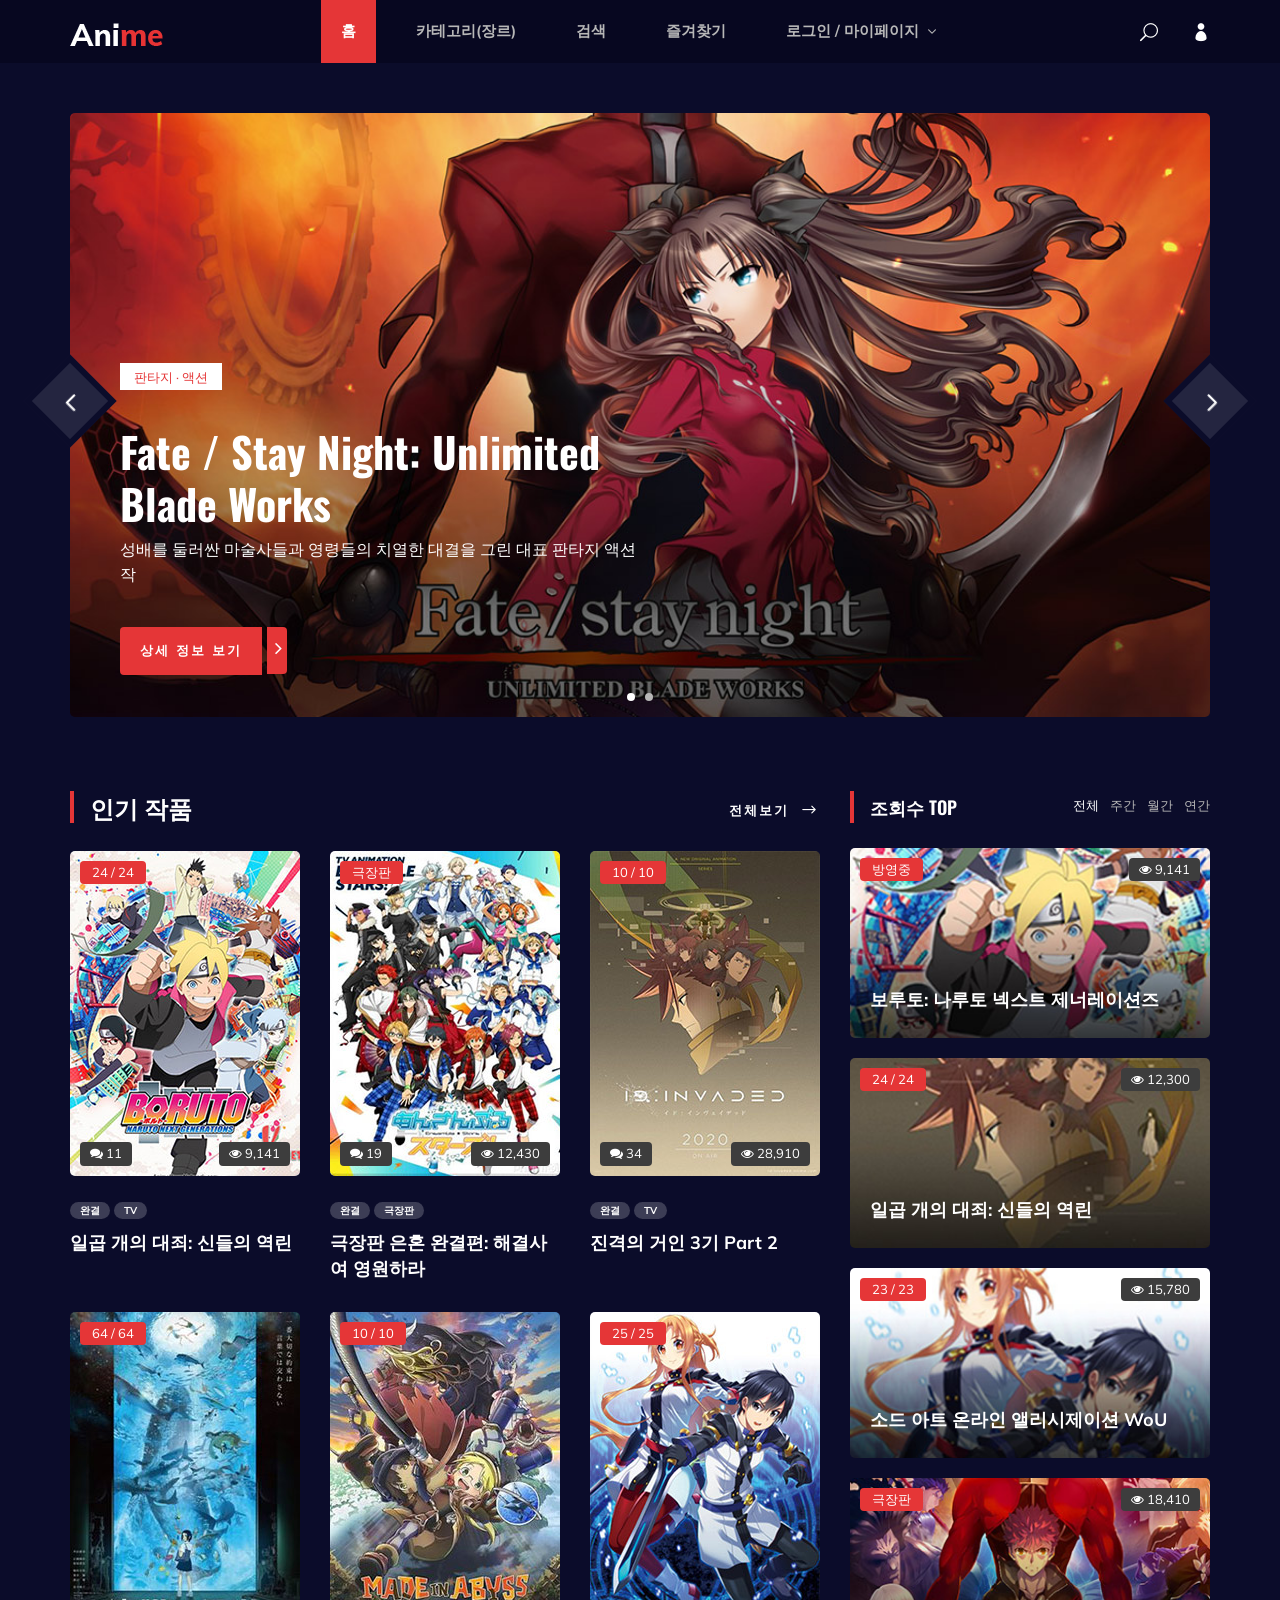
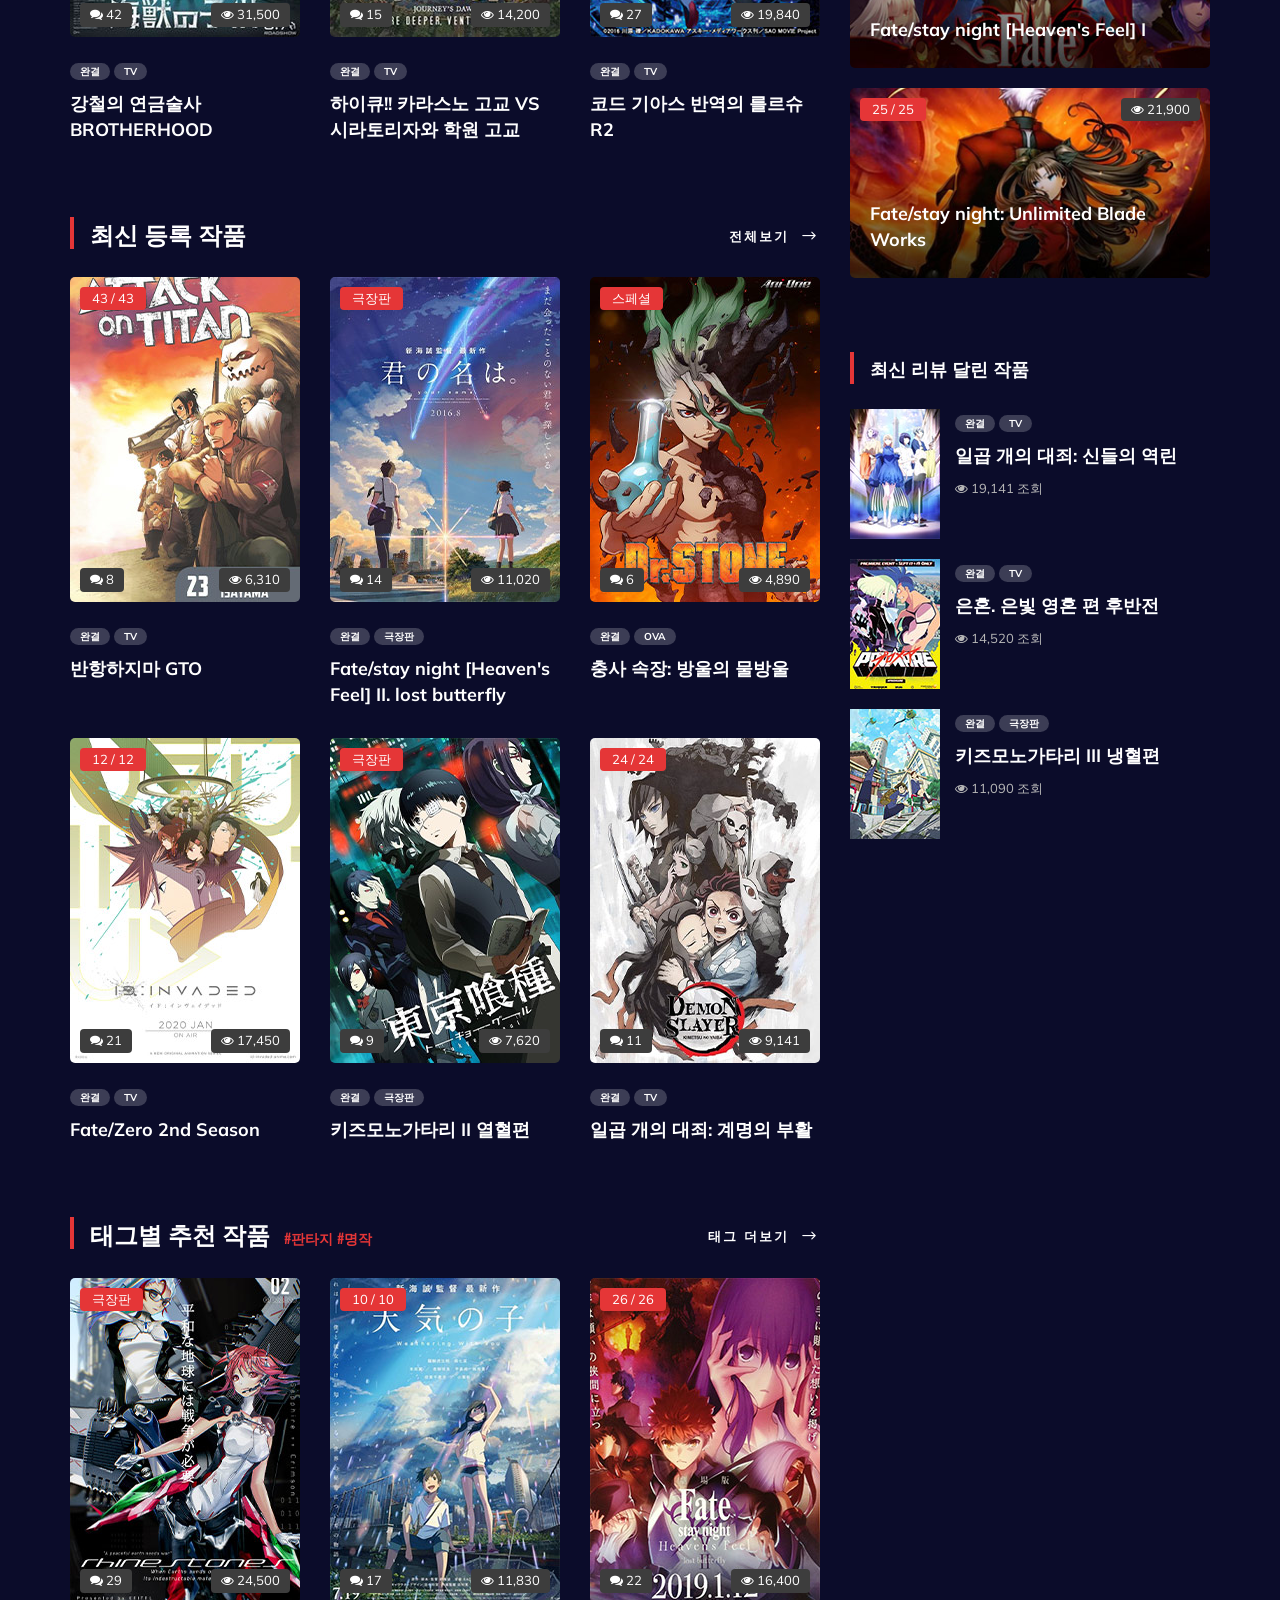
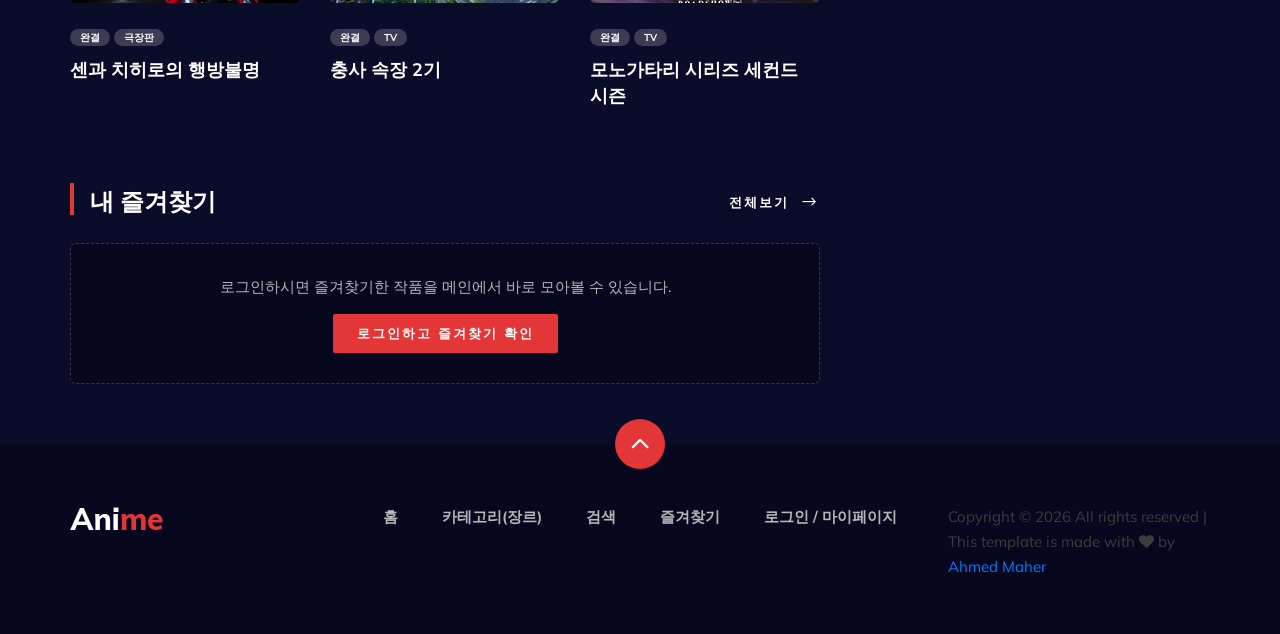
==== commit 42f32eee: "메인 화면 구현, 평점 등록 디자인 수정" ====
--- a/Frontend/index.html
+++ b/Frontend/index.html
@@ -47,13 +47,13 @@
                             <ul>
                                 <li class="active"><a href="./index.html">홈</a></li>
                                 <li><a href="./categories.html">카테고리(장르)</a></li>
-                                <li><a href="./search-result.html">검색</a></li>
-                                <li><a href="./favorites.html">즐겨찾기</a></li>
+                                <li><a href="../php/FB_searchSQL.php">검색</a></li>
+                                <li><a href="../php/FB_favorites.php">즐겨찾기</a></li>
                                 <li>
                                     <a href="./login.html">로그인 / 마이페이지 <span class="arrow_carrot-down"></span></a>
                                     <ul class="dropdown">
                                         <li><a href="./login.html">로그인</a></li>
-                                        <li><a href="./signup.html">회원가입</a></li>
+                                        <li><a href="../php/RB_signup.php">회원가입</a></li>
                                     </ul>
                                 </li>
                             </ul>
@@ -82,7 +82,7 @@
                                 <div class="label">판타지 · 액션</div>
                                 <h2>Fate / Stay Night: Unlimited Blade Works</h2>
                                 <p>성배를 둘러싼 마술사들과 영령들의 치열한 대결을 그린 대표 판타지 액션작</p>
-                                <a href="./anime-details.html?id=1"><span>상세 정보 보기</span> <i class="fa fa-angle-right"></i></a>
+                                <a href="../php/FB_animeDetail.php?id=1"><span>상세 정보 보기</span> <i class="fa fa-angle-right"></i></a>
                             </div>
                         </div>
                     </div>
@@ -94,7 +94,7 @@
                                 <div class="label">모험 · 드라마</div>
                                 <h2>장송의 프리렌</h2>
                                 <p>마왕을 쓰러뜨린 용사 파티의 후일담, 천 년을 살아가는 엘프 마법사의 여정</p>
-                                <a href="./anime-details.html?id=2"><span>상세 정보 보기</span> <i class="fa fa-angle-right"></i></a>
+                                <a href="../php/FB_animeDetail.php?id=2"><span>상세 정보 보기</span> <i class="fa fa-angle-right"></i></a>
                             </div>
                         </div>
                     </div>
@@ -118,7 +118,7 @@
                             </div>
                             <div class="col-lg-4 col-md-4 col-sm-4">
                                 <div class="btn__all">
-                                    <a href="./search-result.html" class="primary-btn">전체보기 <span class="arrow_right"></span></a>
+                                    <a href="../php/FB_searchSQL.php" class="primary-btn">전체보기 <span class="arrow_right"></span></a>
                                 </div>
                             </div>
                         </div>
@@ -136,7 +136,7 @@
                                             <li>완결</li>
                                             <li>TV</li>
                                         </ul>
-                                        <h5><a href="./anime-details.html?id=1">일곱 개의 대죄: 신들의 역린</a></h5>
+                                        <h5><a href="../php/FB_animeDetail.php?id=1">일곱 개의 대죄: 신들의 역린</a></h5>
                                     </div>
                                 </div>
                             </div>
@@ -152,7 +152,7 @@
                                             <li>완결</li>
                                             <li>극장판</li>
                                         </ul>
-                                        <h5><a href="./anime-details.html?id=2">극장판 은혼 완결편: 해결사여 영원하라</a></h5>
+                                        <h5><a href="../php/FB_animeDetail.php?id=2">극장판 은혼 완결편: 해결사여 영원하라</a></h5>
                                     </div>
                                 </div>
                             </div>
@@ -168,7 +168,7 @@
                                             <li>완결</li>
                                             <li>TV</li>
                                         </ul>
-                                        <h5><a href="./anime-details.html?id=3">진격의 거인 3기 Part 2</a></h5>
+                                        <h5><a href="../php/FB_animeDetail.php?id=3">진격의 거인 3기 Part 2</a></h5>
                                     </div>
                                 </div>
                             </div>
@@ -184,7 +184,7 @@
                                             <li>완결</li>
                                             <li>TV</li>
                                         </ul>
-                                        <h5><a href="./anime-details.html?id=4">강철의 연금술사 BROTHERHOOD</a></h5>
+                                        <h5><a href="../php/FB_animeDetail.php?id=4">강철의 연금술사 BROTHERHOOD</a></h5>
                                     </div>
                                 </div>
                             </div>
@@ -200,7 +200,7 @@
                                             <li>완결</li>
                                             <li>TV</li>
                                         </ul>
-                                        <h5><a href="./anime-details.html?id=5">하이큐!! 카라스노 고교 VS 시라토리자와 학원 고교</a></h5>
+                                        <h5><a href="../php/FB_animeDetail.php?id=5">하이큐!! 카라스노 고교 VS 시라토리자와 학원 고교</a></h5>
                                     </div>
                                 </div>
                             </div>
@@ -216,7 +216,7 @@
                                             <li>완결</li>
                                             <li>TV</li>
                                         </ul>
-                                        <h5><a href="./anime-details.html?id=6">코드 기아스 반역의 를르슈 R2</a></h5>
+                                        <h5><a href="../php/FB_animeDetail.php?id=6">코드 기아스 반역의 를르슈 R2</a></h5>
                                     </div>
                                 </div>
                             </div>
@@ -233,7 +233,7 @@
                             </div>
                             <div class="col-lg-4 col-md-4 col-sm-4">
                                 <div class="btn__all">
-                                    <a href="./search-result.html" class="primary-btn">전체보기 <span class="arrow_right"></span></a>
+                                    <a href="../php/FB_searchSQL.php" class="primary-btn">전체보기 <span class="arrow_right"></span></a>
                                 </div>
                             </div>
                         </div>
@@ -251,7 +251,7 @@
                                             <li>완결</li>
                                             <li>TV</li>
                                         </ul>
-                                        <h5><a href="./anime-details.html?id=7">반항하지마 GTO</a></h5>
+                                        <h5><a href="../php/FB_animeDetail.php?id=7">반항하지마 GTO</a></h5>
                                     </div>
                                 </div>
                             </div>
@@ -267,7 +267,7 @@
                                             <li>완결</li>
                                             <li>극장판</li>
                                         </ul>
-                                        <h5><a href="./anime-details.html?id=8">Fate/stay night [Heaven's Feel] II. lost butterfly</a></h5>
+                                        <h5><a href="../php/FB_animeDetail.php?id=8">Fate/stay night [Heaven's Feel] II. lost butterfly</a></h5>
                                     </div>
                                 </div>
                             </div>
@@ -283,7 +283,7 @@
                                             <li>완결</li>
                                             <li>OVA</li>
                                         </ul>
-                                        <h5><a href="./anime-details.html?id=9">충사 속장: 방울의 물방울</a></h5>
+                                        <h5><a href="../php/FB_animeDetail.php?id=9">충사 속장: 방울의 물방울</a></h5>
                                     </div>
                                 </div>
                             </div>
@@ -299,7 +299,7 @@
                                             <li>완결</li>
                                             <li>TV</li>
                                         </ul>
-                                        <h5><a href="./anime-details.html?id=10">Fate/Zero 2nd Season</a></h5>
+                                        <h5><a href="../php/FB_animeDetail.php?id=10">Fate/Zero 2nd Season</a></h5>
                                     </div>
                                 </div>
                             </div>
@@ -315,7 +315,7 @@
                                             <li>완결</li>
                                             <li>극장판</li>
                                         </ul>
-                                        <h5><a href="./anime-details.html?id=11">키즈모노가타리 II 열혈편</a></h5>
+                                        <h5><a href="../php/FB_animeDetail.phpid=11">키즈모노가타리 II 열혈편</a></h5>
                                     </div>
                                 </div>
                             </div>
@@ -331,7 +331,7 @@
                                             <li>완결</li>
                                             <li>TV</li>
                                         </ul>
-                                        <h5><a href="./anime-details.html?id=12">일곱 개의 대죄: 계명의 부활</a></h5>
+                                        <h5><a href="../php/FB_animeDetail.php?id=12">일곱 개의 대죄: 계명의 부활</a></h5>
                                     </div>
                                 </div>
                             </div>
@@ -366,7 +366,7 @@
                                             <li>완결</li>
                                             <li>극장판</li>
                                         </ul>
-                                        <h5><a href="./anime-details.html?id=13">센과 치히로의 행방불명</a></h5>
+                                        <h5><a href="../php/FB_animeDetail.php?id=13">센과 치히로의 행방불명</a></h5>
                                     </div>
                                 </div>
                             </div>
@@ -382,7 +382,7 @@
                                             <li>완결</li>
                                             <li>TV</li>
                                         </ul>
-                                        <h5><a href="./anime-details.html?id=14">충사 속장 2기</a></h5>
+                                        <h5><a href="../php/FB_animeDetail.php?id=14">충사 속장 2기</a></h5>
                                     </div>
                                 </div>
                             </div>
@@ -398,7 +398,7 @@
                                             <li>완결</li>
                                             <li>TV</li>
                                         </ul>
-                                        <h5><a href="./anime-details.html?id=15">모노가타리 시리즈 세컨드 시즌</a></h5>
+                                        <h5><a href="../php/FB_animeDetail.php?id=15">모노가타리 시리즈 세컨드 시즌</a></h5>
                                     </div>
                                 </div>
                             </div>
@@ -415,7 +415,7 @@
                             </div>
                             <div class="col-lg-4 col-md-4 col-sm-4">
                                 <div class="btn__all">
-                                    <a href="./favorites.html" class="primary-btn">전체보기 <span class="arrow_right"></span></a>
+                                    <a href="../php/FB_favorites.php" class="primary-btn">전체보기 <span class="arrow_right"></span></a>
                                 </div>
                             </div>
                         </div>
@@ -446,27 +446,27 @@
                                 <div class="product__sidebar__view__item set-bg mix day years" data-setbg="img/sidebar/tv-1.jpg">
                                     <div class="ep">방영중</div>
                                     <div class="view"><i class="fa fa-eye"></i> 9,141</div>
-                                    <h5><a href="./anime-details.html?id=16">보루토: 나루토 넥스트 제너레이션즈</a></h5>
+                                    <h5><a href="../php/FB_animeDetail.php?id=16">보루토: 나루토 넥스트 제너레이션즈</a></h5>
                                 </div>
                                 <div class="product__sidebar__view__item set-bg mix month week" data-setbg="img/sidebar/tv-2.jpg">
                                     <div class="ep">24 / 24</div>
                                     <div class="view"><i class="fa fa-eye"></i> 12,300</div>
-                                    <h5><a href="./anime-details.html?id=1">일곱 개의 대죄: 신들의 역린</a></h5>
+                                    <h5><a href="../php/FB_animeDetail.php?id=1">일곱 개의 대죄: 신들의 역린</a></h5>
                                 </div>
                                 <div class="product__sidebar__view__item set-bg mix week years" data-setbg="img/sidebar/tv-3.jpg">
                                     <div class="ep">23 / 23</div>
                                     <div class="view"><i class="fa fa-eye"></i> 15,780</div>
-                                    <h5><a href="./anime-details.html?id=17">소드 아트 온라인 앨리시제이션 WoU</a></h5>
+                                    <h5><a href="../php/FB_animeDetail.php?id=17">소드 아트 온라인 앨리시제이션 WoU</a></h5>
                                 </div>
                                 <div class="product__sidebar__view__item set-bg mix years month" data-setbg="img/sidebar/tv-4.jpg">
                                     <div class="ep">극장판</div>
                                     <div class="view"><i class="fa fa-eye"></i> 18,410</div>
-                                    <h5><a href="./anime-details.html?id=18">Fate/stay night [Heaven's Feel] I</a></h5>
+                                    <h5><a href="../php/FB_animeDetail.php?id=18">Fate/stay night [Heaven's Feel] I</a></h5>
                                 </div>
                                 <div class="product__sidebar__view__item set-bg mix day" data-setbg="img/sidebar/tv-5.jpg">
                                     <div class="ep">25 / 25</div>
                                     <div class="view"><i class="fa fa-eye"></i> 21,900</div>
-                                    <h5><a href="./anime-details.html?id=19">Fate/stay night: Unlimited Blade Works</a></h5>
+                                    <h5><a href="../php/FB_animeDetail.php?id=19">Fate/stay night: Unlimited Blade Works</a></h5>
                                 </div>
                             </div>
                         </div>
@@ -484,7 +484,7 @@
                                         <li>완결</li>
                                         <li>TV</li>
                                     </ul>
-                                    <h5><a href="./anime-details.html?id=1">일곱 개의 대죄: 신들의 역린</a></h5>
+                                    <h5><a href="../php/FB_animeDetail.php?id=1">일곱 개의 대죄: 신들의 역린</a></h5>
                                     <span><i class="fa fa-eye"></i> 19,141 조회</span>
                                 </div>
                             </div>
@@ -497,7 +497,7 @@
                                         <li>완결</li>
                                         <li>TV</li>
                                     </ul>
-                                    <h5><a href="./anime-details.html?id=20">은혼. 은빛 영혼 편 후반전</a></h5>
+                                    <h5><a href="../php/FB_animeDetail.php?id=20">은혼. 은빛 영혼 편 후반전</a></h5>
                                     <span><i class="fa fa-eye"></i> 14,520 조회</span>
                                 </div>
                             </div>
@@ -510,7 +510,7 @@
                                         <li>완결</li>
                                         <li>극장판</li>
                                     </ul>
-                                    <h5><a href="./anime-details.html?id=21">키즈모노가타리 III 냉혈편</a></h5>
+                                    <h5><a href="../php/FB_animeDetail.php?id=21">키즈모노가타리 III 냉혈편</a></h5>
                                     <span><i class="fa fa-eye"></i> 11,090 조회</span>
                                 </div>
                             </div>
@@ -538,8 +538,8 @@
                         <ul>
                             <li><a href="./index.html">홈</a></li>
                             <li><a href="./categories.html">카테고리(장르)</a></li>
-                            <li><a href="./search-result.html">검색</a></li>
-                            <li><a href="./favorites.html">즐겨찾기</a></li>
+                            <li><a href="../php/FB_searchSQL.php">검색</a></li>
+                            <li><a href="../php/FB_favorites.php">즐겨찾기</a></li>
                             <li><a href="./login.html">로그인 / 마이페이지</a></li>
                         </ul>
                     </div>
@@ -558,8 +558,8 @@
     <div class="search-model">
         <div class="h-100 d-flex align-items-center justify-content-center">
             <div class="search-close-switch"><i class="icon_close"></i></div>
-            <form action="search-result.html" method="GET" class="search-model-form">
-                <input type="text" name="keyword" id="search-input" placeholder="작품 제목을 입력하세요..." autocomplete="off">
+            <form action="../php/FB_searchSQL.php" method="GET" class="search-model-form">
+                <input type="text" name="anime_name" id="search-input" placeholder="작품 제목을 입력하세요..." autocomplete="off">
             </form>
         </div>
     </div>
--- a/Frontend/css/style.css
+++ b/Frontend/css/style.css
@@ -418,6 +418,19 @@
 .hero__items {
 	padding: 250px 0 42px 50px;
 	border-radius: 5px;
+	position: relative;
+	overflow: hidden;
+}
+
+.hero-anime-image {
+	position: absolute;
+	top: 0;
+	left: 0;
+	width: 100%;
+	height: 100%;
+	object-fit: cover;
+	object-position: center;
+	z-index: 0;
 }
 
 .hero__text {
@@ -661,6 +674,13 @@
 	position: absolute;
 	right: 10px;
 	bottom: 10px;
+}
+
+.anime-result-image {
+	width: 100%;
+	height: 100%;
+	object-fit: cover;
+	display: block;
 }
 
 .product__item__text {
@@ -933,6 +953,14 @@
 	line-height: 30px;
 }
 
+.anime-detail-image {
+	width: 100%;
+	height: 100%;
+	object-fit: cover;
+	display: block;
+	border-radius: 5px;
+}
+
 .anime__details__pic {
 	height: 440px;
 	border-radius: 5px;
@@ -1146,6 +1174,56 @@
 	border: none;
 	padding: 10px 15px;
 	border-radius: 2px;
+}
+
+
+/* 별점 입력 스타일 */
+
+.rating-picker {
+	display: flex;
+	gap: 5px;
+	margin: 10px 0;
+}
+
+.rating-pick-item {
+	position: relative;
+	display: inline-block;
+	width: 32px;
+	height: 36px;
+}
+
+.rating-pick-item i {
+	font-family: FontAwesome;
+	font-size: 28px;
+	color: #b7b7b7;
+	pointer-events: none;
+}
+
+.rating-pick-item i.full,
+.rating-pick-item i.half {
+	color: #e89f12;
+}
+
+.anime__details__form form .rating-picker .rating-hit {
+	position: absolute;
+	top: 0;
+	bottom: 0;
+	width: 50%;
+	height: 36px;
+	margin: 0;
+	padding: 0 !important;
+	border: none !important;
+	background: transparent !important;
+	cursor: pointer;
+	z-index: 2;
+}
+
+.rating-hit.left {
+	left: 0;
+}
+
+.rating-hit.right {
+	right: 0;
 }
 
 /*---------------------
